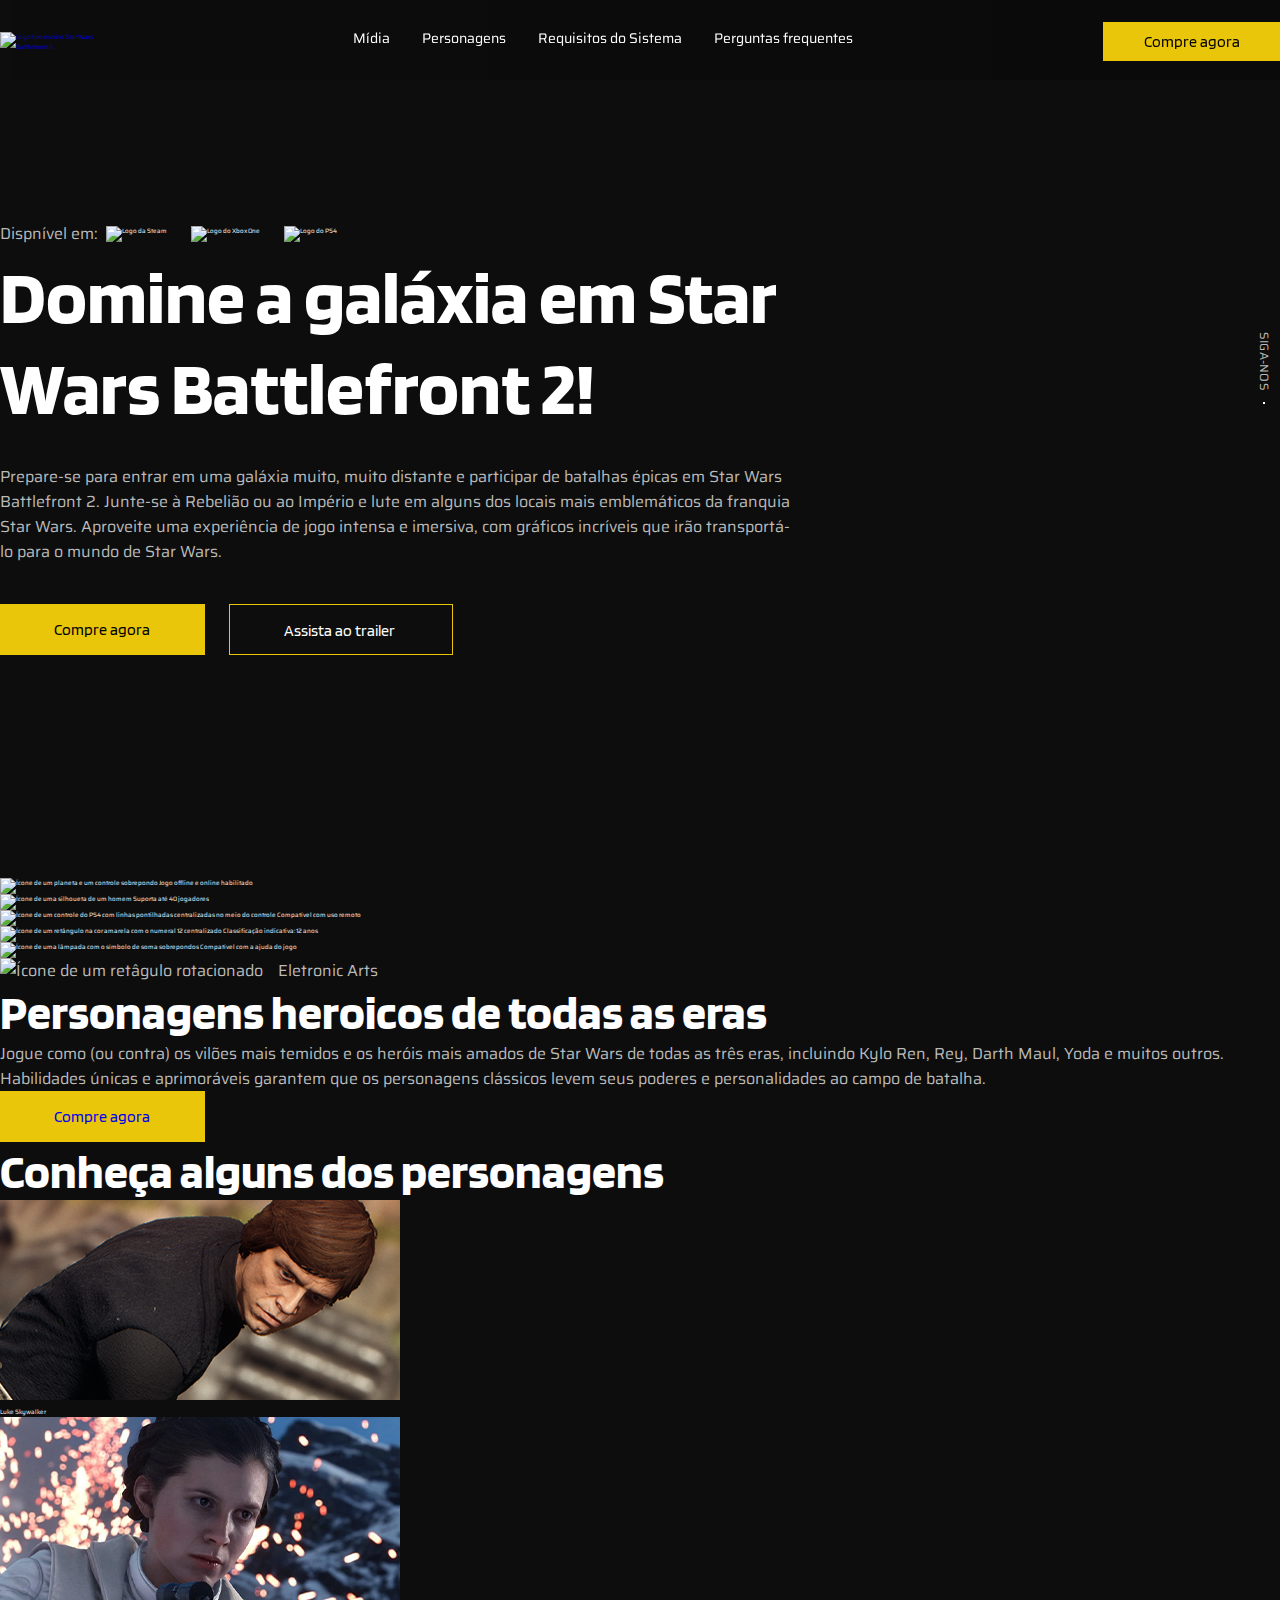
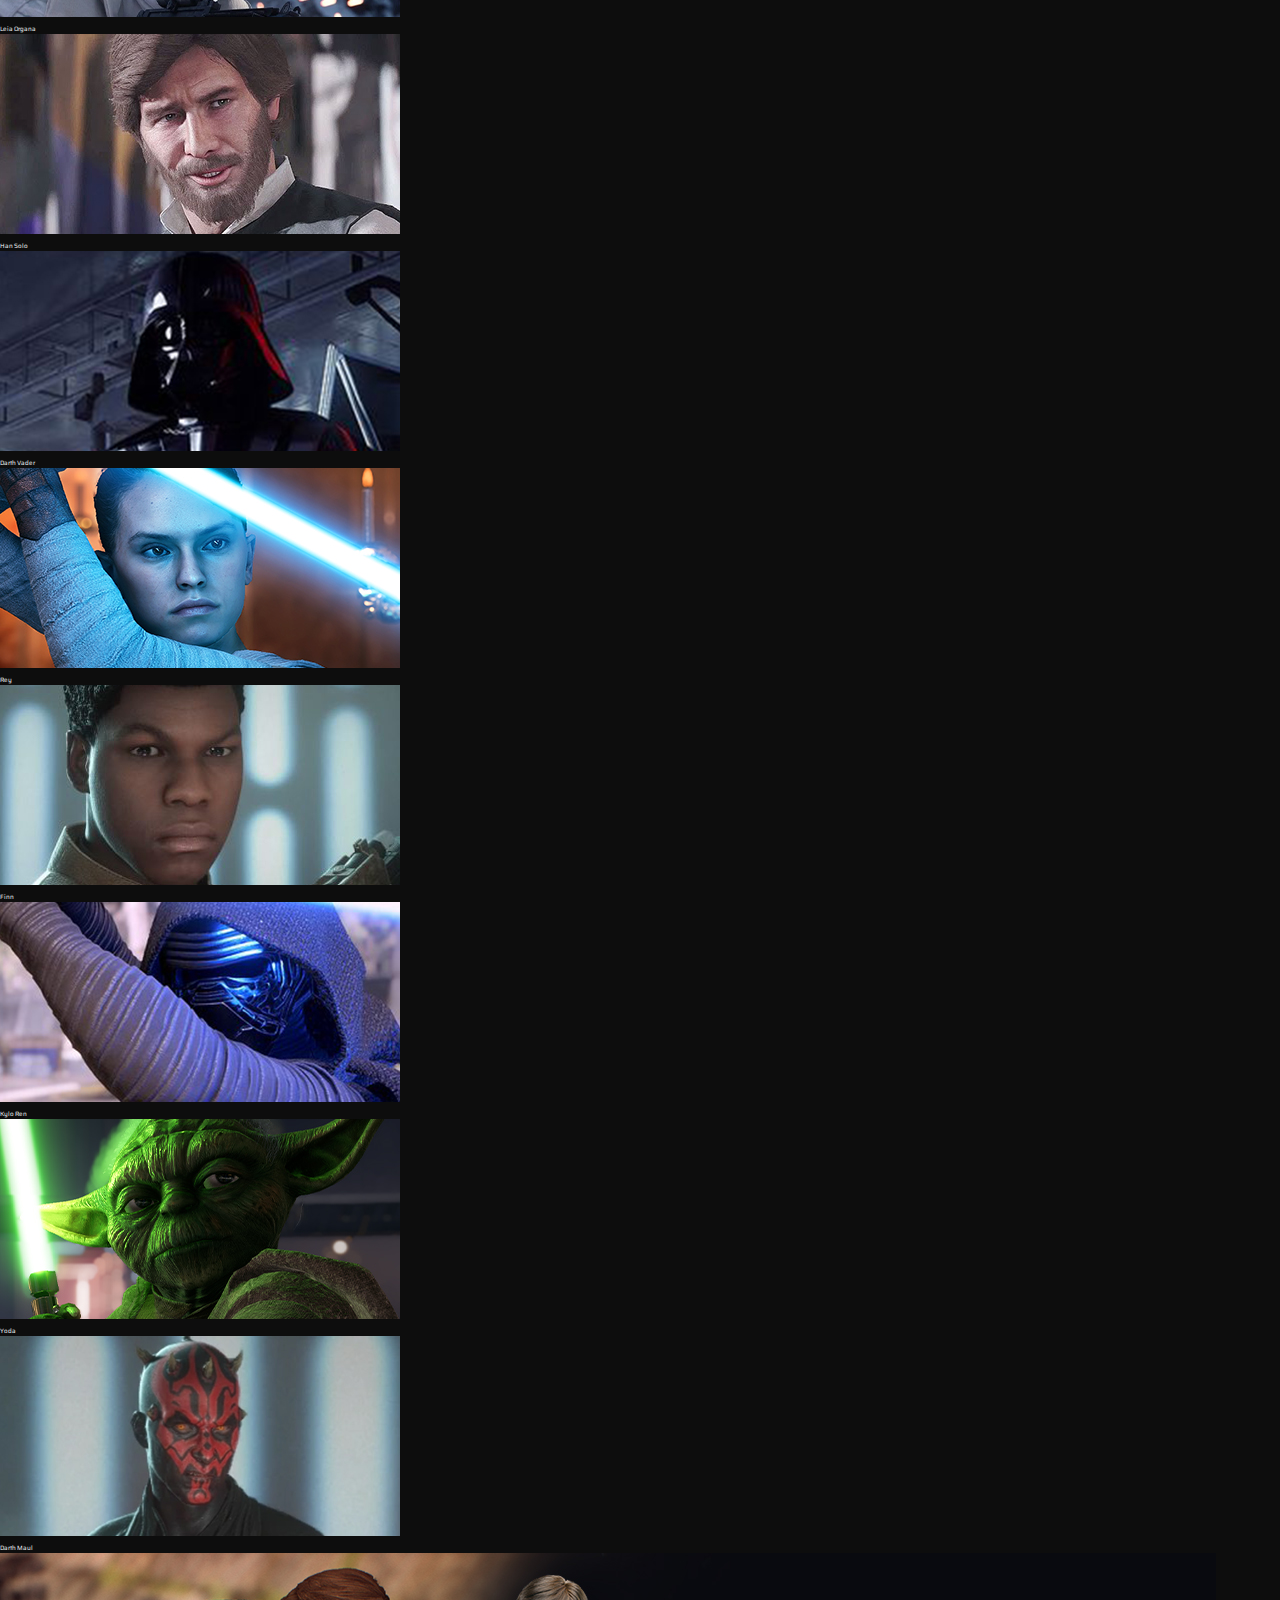
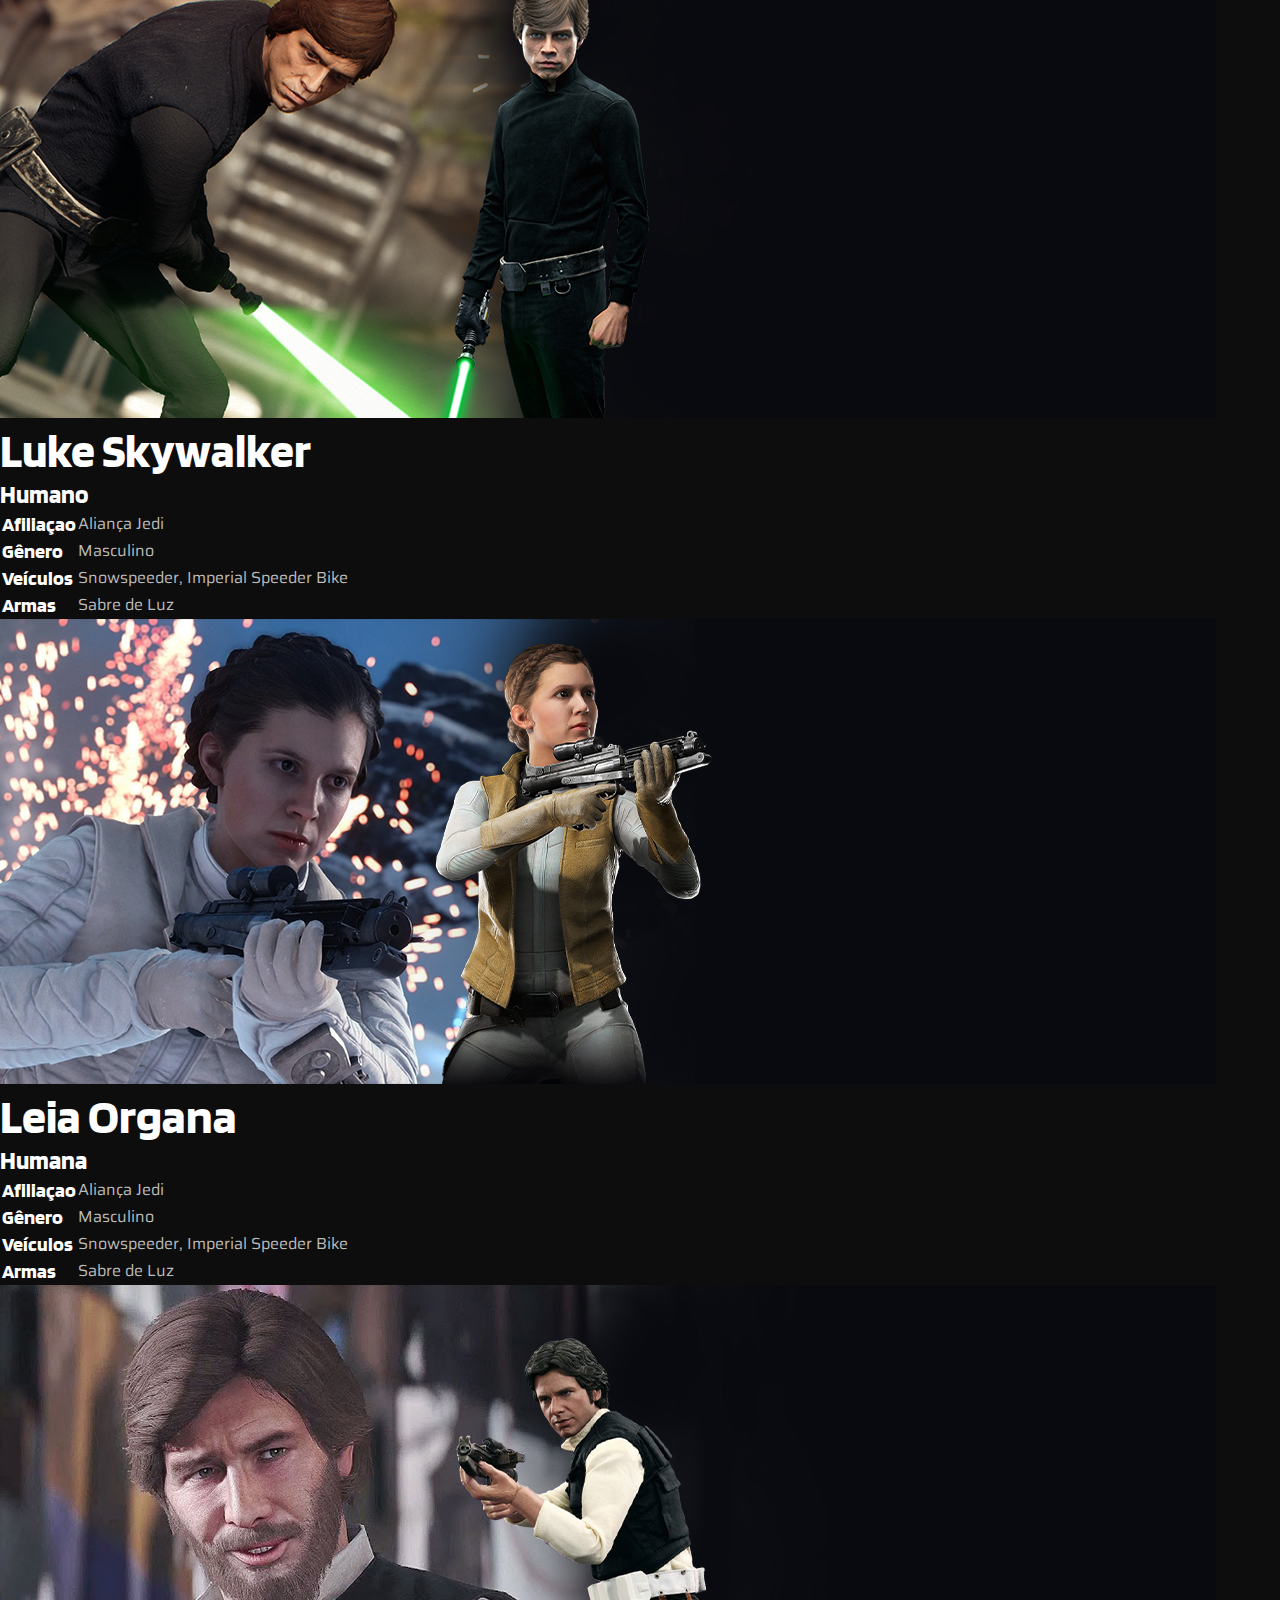
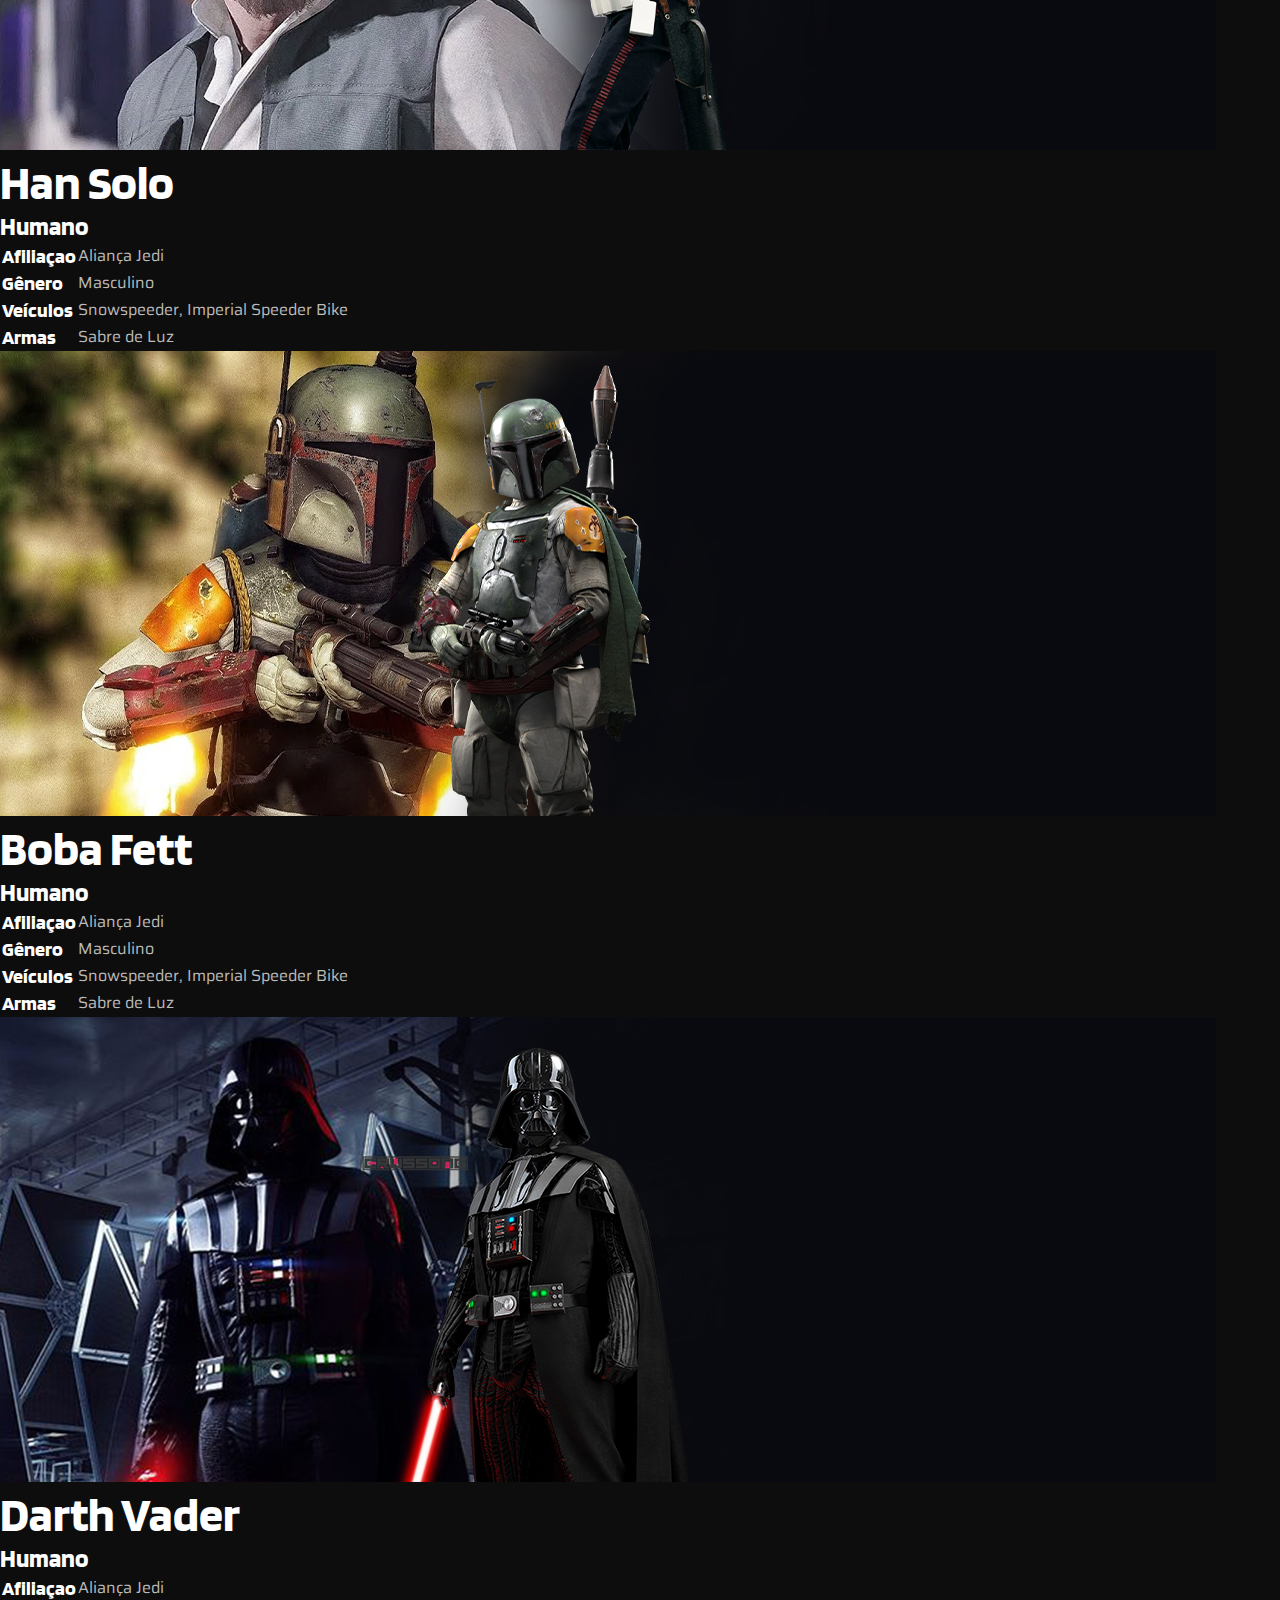
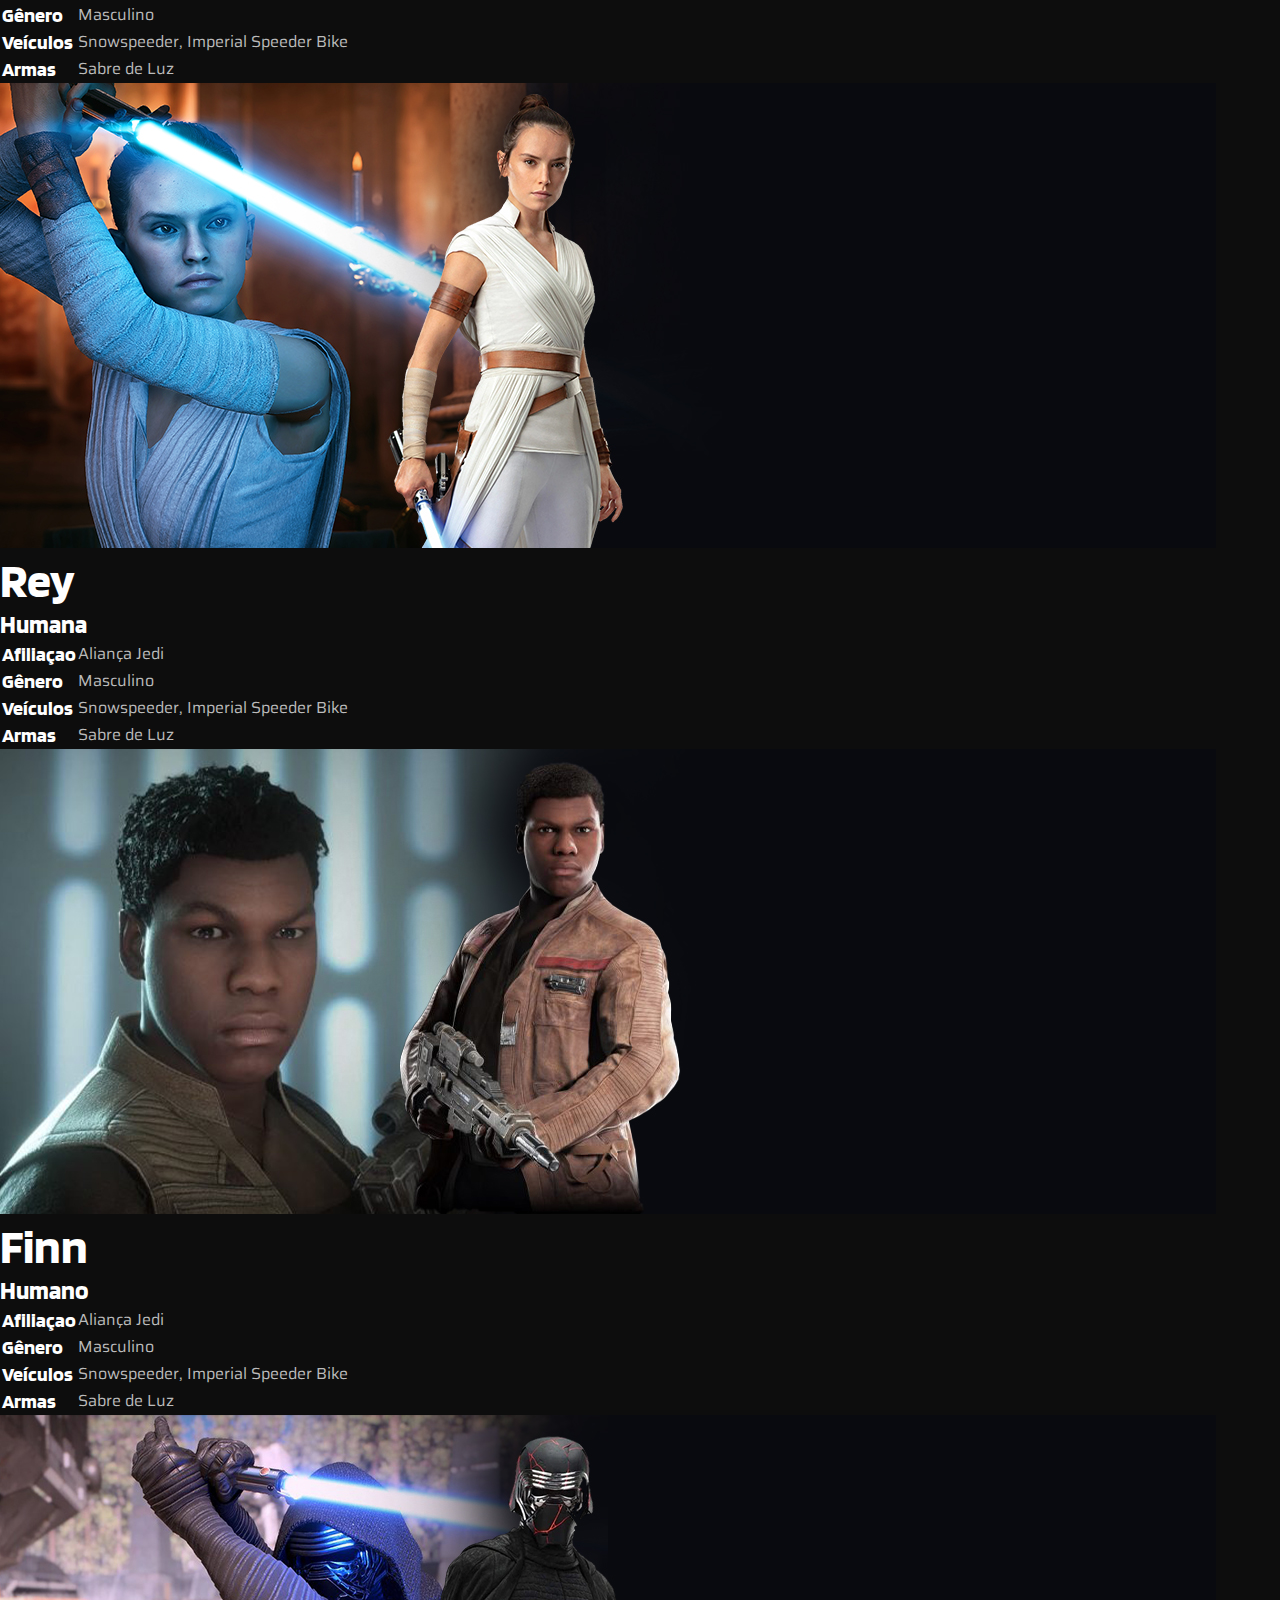
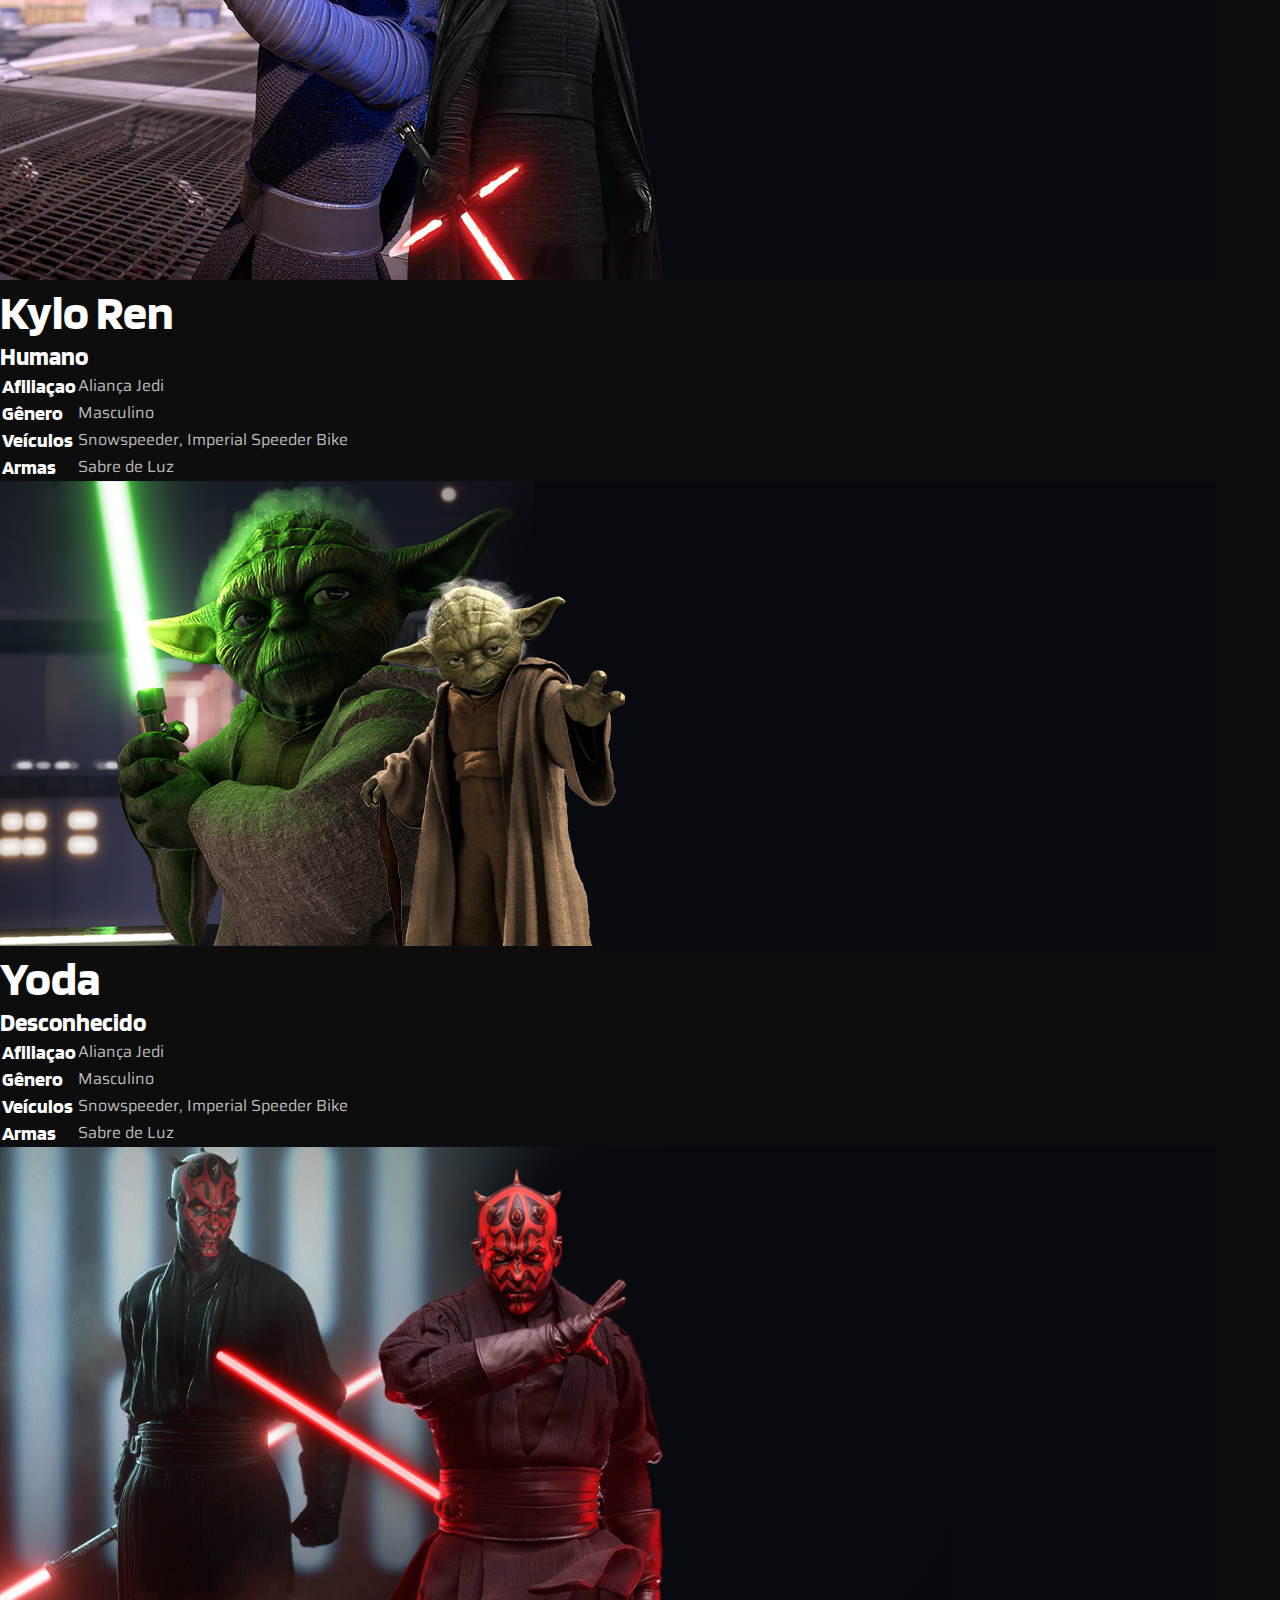
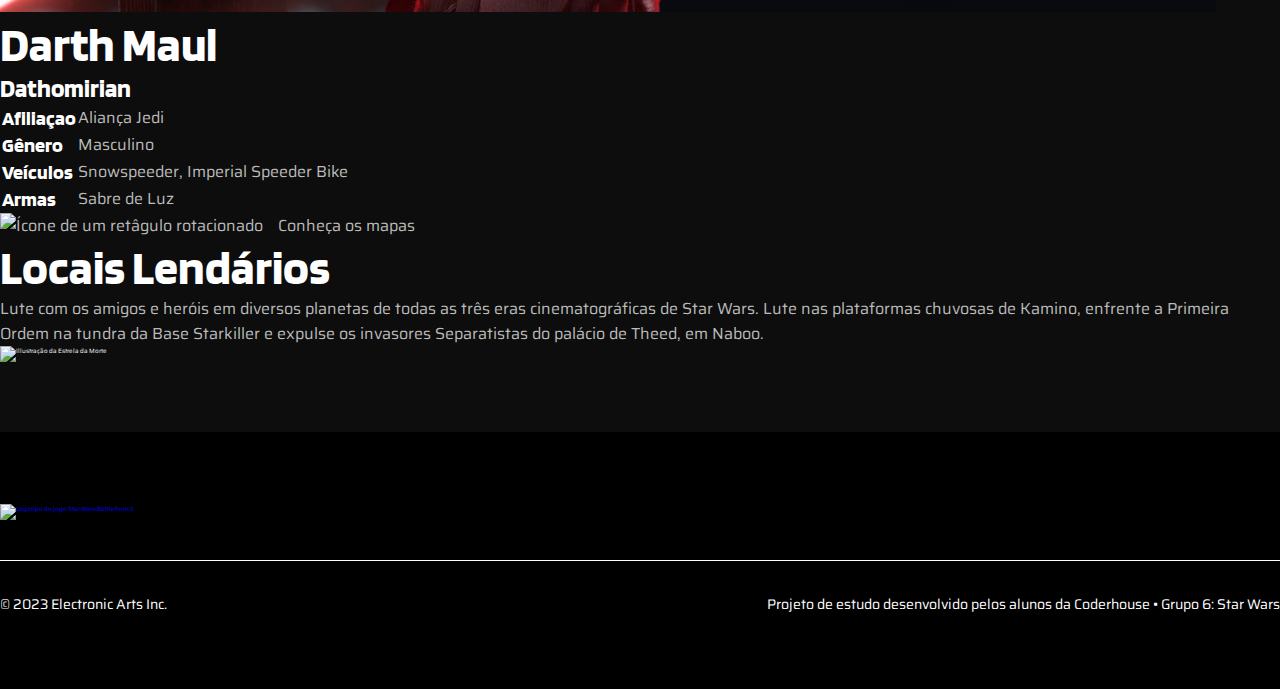
==== index.html @ fb3c7e86 "add arquivos css para as paginas e linkagem das urls" ====
<!DOCTYPE html>
<html lang="pt-br">
<head>
    <meta charset="UTF-8">
    <meta http-equiv="X-UA-Compatible" content="IE=edge">
    <meta name="viewport" content="width=device-width, initial-scale=1.0">
    <meta property="og:title" content="Star Wars Battlefront 2 | Projeto final">
    <meta name="description" content="Entre no mundo de Star Wars e experimente a ação de batalhas épicas em uma galáxia muito, muito distante. Com gráficos incríveis, gameplay emocionante e uma seleção de personagens icônicos, Star Wars Battlefront 2 é o jogo que todo fã de Star Wars precisa jogar. Junte-se à batalha hoje mesmo e descubra porque este é o melhor jogo de Star Wars já feito!">
    <link rel="stylesheet" href="style.css">
    <link rel="stylesheet" href="./css/index.css">
    <link rel="shortcut icon" href="./assets/favicon.jpg" type="image/x-icon">
    <link rel="preconnect" href="https://fonts.googleapis.com">
    <link rel="preconnect" href="https://fonts.gstatic.com" crossorigin>
    <link href="https://fonts.googleapis.com/css2?family=Blinker:wght@400;600&family=Saira&display=swap" rel="stylesheet">
    <title>Star Wars Battlefront 2 | Projeto final</title>
</head>
<body>
    <!-- Estrutura do cabeçalho -->
    <header class="site-header" id="scroll">
        <div class="container">
            <div class="header">
            <div class="logo">
                <a href="index.html">
            <img src="./assets/logo-swbf2.png" alt="Logotipo escrito Star Wars Battlefront II"></a>
            </div>
            <nav>
                <ul>
                    <li><a href="./pages/midia.html">Mídia</a></li>
                    <li><a href="./pages/personagens.html">Personagens</a></li>
                    <li><a href="./pages/requisitos-sistema.html">Requisitos do Sistema</a></li>
                    <li><a href="./pages/faq.html">Perguntas frequentes</a></li>
                </ul>

                <!-- Ativar Menu responsivo -->
                <div class="toggle icon-menu"></div>
                <div class="toggle icon-close"></div>
            </nav>
            <div class="btnCompra">
                <a href="./pages/plataformas.html">
                <div class="btn btnPattern__small">Compre agora</div></a>  
            </div>
        </div>
        </div>
    </header>

    <!-- Conteúdo da página -->
    <main>
        <section class="s-hero">
            <div class="container">
                <div class="conteudo">
                <div class="left">
                    <div class="plataformas">
                        <p>Dispnível em:</p>
                        <img src="./assets/logo steam.svg" alt="Logo da Steam">
                        <img src="./assets/logo xbox one.svg" alt="Logo do Xbox One">
                        <img src="./assets/logo ps4.svg" alt="Logo do PS4">
                    </div>
                    <div class="conteudoHero">
                        <h1>Domine a galáxia em Star Wars Battlefront 2!</h1>
                        <p>Prepare-se para entrar em uma galáxia muito, muito distante e participar de batalhas épicas em Star Wars Battlefront 2. Junte-se à Rebelião ou ao Império e lute em alguns dos locais mais emblemáticos da franquia Star Wars. Aproveite uma experiência de jogo intensa e imersiva, com gráficos incríveis que irão transportá-lo para o mundo de Star Wars.</p>
                    </div>
                    <div class="cta-links">
                        <a href="./pages/plataformas.html"><div class="btn-primary">Compre agora</div></a>
                        <a href="./pages/midia.html"><div class="btn-secondary">Assista ao trailer</div></a>
                    </div>
                </div>
                <div class="right">
                    <div class="social-hero">
                        <p>Siga-nos</p>
                        <hr>
                        <ul class="socials">
                                <li>
                                    <a href="https://www.facebook.com/EAStarWars">
                                        <i class="fa-brands fa-facebook"></i>
                                    </a>
                                </li>
        
                                <li>
                                    <a href="https://www.youtube.com/EAStarWars">
                                        <i class="fa-brands fa-youtube"></i>
                                    </a>
                                </li>
        
                                <li>
                                    <a href="https://www.instagram.com/eastarwars">
                                        <i class="fa-brands fa-instagram"></i>
                                    </a>
                                </li>
        
                                <li>
                                    <a href="https://www.twitter.com/EAStarWars">
                                        <i class="fa-brands fa-twitter"></i>
                                    </a>
                                </li>
                        </ul>
                    </div>
                </div>
                </div>
            </div>
        </section>

        <section class="s-info-geral">
            <div class="container">
                <ul>
                    <li>
                        <img src="./assets/icon-on-off.png" alt="Ícone de um planeta e um controle sobrepondo">
                        <span>
                            Jogo offline e online habilitado
                        </span>
                    </li>

                    <li>
                        <img src="./assets/icon-support-players.png" alt="Ícone de uma silhoueta de um homem">
                        <span>
                            Suporta até 40 jogadores
                        </span>
                    </li>

                    <li>
                        <img src="./assets/icon-remote-use.png" alt="Ícone de um controle do PS4 com linhas pontilhadas centralizadas no meio do controle">
                        <span>
                            Compatível com uso remoto
                        </span>
                    </li>

                    <li>
                        <img src="./assets/icon-faixa-12anos.png" alt="Ícone de um retângulo na cor amarela com o numeral 12 centralizado">
                        <span>
                            Classificação indicativa: 12 anos
                        </span>
                    </li>

                    <li>
                        <img src="./assets/icon-assistent-gameplay.png" alt="Ícone de uma lâmpada com o símbolo de soma sobrepondos">
                        <span>
                            Compatível com a ajuda do jogo
                        </span>
                    </li>
                </ul>
            </div>
        </section>
    
        <section class="s-personagens">
            <div class="container">
                <div class="left">
                    <h6 class="subtitle">
                        <img src="./assets/bullet.svg" alt="Ícone de um retâgulo rotacionado">
                        <span>Eletronic Arts</span>
                    </h6>
                    <h2>
                        Personagens heroicos de todas as eras
                    </h2>
                    <p>Jogue como (ou contra) os vilões mais temidos e os heróis mais amados de Star Wars de todas as três eras, incluindo Kylo Ren, Rey, Darth Maul, Yoda e muitos outros. Habilidades únicas e aprimoráveis garantem que os personagens clássicos levem seus poderes e personalidades ao campo de batalha.</p>
                    <div class="btn-primary"><a href="./pages/personagens.html">Compre agora</a></div>
                </div>
            </div>
        </section>
    
        <section class="s-selecaoPersonagens">
            <div class="container">
                <div class="left">
                    <h2>Conheça alguns dos personagens</h2>
                </div>
                <div class="personagens-thumbs">
                    <div class="swiper-slider">
                        <ul class="swiper-wrapper">
                            <li class="swiper-slide">
                                <figure class="imgPersonagem">
                                    <p class="character-image-item"><img src="./assets/thumb_luke.jpg" alt="Imagem do Luke Skywalker"></p>
                                    <figcaption class="small-text">Luke Skywalker</figcaption>
                                </figure>                   
                            </li>

                            <li class="swiper-slide">
                                <figure class="imgPersonagem">
                                    <p class="character-image-item"><img src="./assets/thumb_leia.jpg" alt="Imagem da Leia Organa"></p>
                                    <figcaption class="small-text">Leia Organa</figcaption>
                                </figure>                         
                            </li>

                            <li class="swiper-slide">
                                <figure class="imgPersonagem">
                                    <p class="character-image-item"><img src="./assets/thumb_han solo.jpg" alt="Imagem do Han Solo"></p>
                                    <figcaption class="small-text">Han Solo</figcaption>
                                </figure>                    
                            </li>

                            <li class="swiper-slide">
                                <figure class="imgPersonagem">
                                    <p class="character-image-item"><img src="./assets/thumb_darth vader.jpg" alt="Imagem do Darth Vader"></p>
                                    <figcaption class="small-text">Darth Vader</figcaption>
                                </figure>            
                            </li>

                            <li class="swiper-slide">
                                <figure class="imgPersonagem">
                                    <p class="character-image-item"><img src="./assets/thumb_rey.jpg" alt="Imagem da Rey"></p>
                                    <figcaption class="small-text">Rey</figcaption>
                                </figure>                               
                            </li>

                            <li class="swiper-slide">
                                <figure class="imgPersonagem">
                                    <p class="character-image-item"><img src="./assets/thumb_finn.jpg" alt="Imagem do Finn"></p>
                                    <figcaption class="small-text">Finn</figcaption>
                                </figure>                            
                            </li>

                            <li class="swiper-slide">
                                <figure class="imgPersonagem">
                                    <p class="character-image-item"><img src="./assets/thumb_kylo ren.jpg" alt="Imagem do Kylo Ren"></p>
                                    <figcaption class="small-text">Kylo Ren</figcaption>
                                </figure>                               
                            </li>

                            <li class="swiper-slide">
                                <figure class="imgPersonagem">
                                    <p class="character-image-item"><img src="./assets/thumb_yoda.jpg" alt="Imagem do Yoda"></p>
                                    <figcaption class="small-text">Yoda</figcaption>
                                </figure>                              
                            </li>

                            <li class="swiper-slide">
                                <figure class="imgPersonagem">
                                    <p class="character-image-item"><img src="./assets/thumb_darth maul.jpg" alt="Imagem do Darth Maul"></p>
                                    <figcaption class="small-text">Darth Maul</figcaption>
                                </figure>                                
                            </li>
                        </ul>
                        <span class="swiper-notification"></span>
                    </div>
                </div>

                <div class="personagens-banners">
                    <div class="swiper-slider">
                        <ul class="swiper-wrapper">
                            <li class="swiper-slide">
                                <div class="character-img">
                                    <picture>
                                        <img src="./assets/banner_luke.jpg" alt="Imagem do Luke Skywalker">
                                    </picture>
                                </div>
                                <div class="info-character">
                                    <h2>Luke Skywalker</h2>
                                    <h3>Humano</h3>
                                    <div class="info-api">
                                        <table border="">
                                            <tr>
                                                <td><h4>Afiliaçao</h4></td>
                                                <td><p>Aliança Jedi</p></td>
                                            </tr>

                                            <tr>
                                                <td><h4>Gênero</h4></td>
                                                <td><p>Masculino</p></td>
                                            </tr>

                                            <tr>
                                                <td><h4>Veículos</h4></td>
                                                <td><p>Snowspeeder, Imperial Speeder Bike</p></td>
                                            </tr>

                                            <tr>
                                                <td><h4>Armas</h4></td>
                                                <td><p>Sabre de Luz</p></td>
                                            </tr>
                                        </table>
                                    </div>
                                </div>
                            </li>
                            
                            <li class="swiper-slide">
                                <div class="character-img">
                                    <picture>
                                        <img src="./assets/banner_leia.jpg" alt="Imagem da Leia Organa">
                                    </picture>
                                </div>
                                <div class="info-character">
                                    <h2>Leia Organa</h2>
                                    <h3>Humana</h3>
                                    <div class="info-api">
                                        <table border="">
                                            <tr>
                                                <td><h4>Afiliaçao</h4></td>
                                                <td><p>Aliança Jedi</p></td>
                                            </tr>

                                            <tr>
                                                <td><h4>Gênero</h4></td>
                                                <td><p>Masculino</p></td>
                                            </tr>

                                            <tr>
                                                <td><h4>Veículos</h4></td>
                                                <td><p>Snowspeeder, Imperial Speeder Bike</p></td>
                                            </tr>

                                            <tr>
                                                <td><h4>Armas</h4></td>
                                                <td><p>Sabre de Luz</p></td>
                                            </tr>
                                        </table>
                                    </div>
                                </div>
                            </li>

                            <li class="swiper-slide">
                                <div class="character-img">
                                    <picture>
                                        <img src="./assets/banner_han solo.jpg" alt="Imagem do Han Solo">
                                    </picture>
                                </div>
                                <div class="info-character">
                                    <h2>Han Solo</h2>
                                    <h3>Humano</h3>
                                    <div class="info-api">
                                        <table border="">
                                            <tr>
                                                <td><h4>Afiliaçao</h4></td>
                                                <td><p>Aliança Jedi</p></td>
                                            </tr>

                                            <tr>
                                                <td><h4>Gênero</h4></td>
                                                <td><p>Masculino</p></td>
                                            </tr>

                                            <tr>
                                                <td><h4>Veículos</h4></td>
                                                <td><p>Snowspeeder, Imperial Speeder Bike</p></td>
                                            </tr>

                                            <tr>
                                                <td><h4>Armas</h4></td>
                                                <td><p>Sabre de Luz</p></td>
                                            </tr>
                                        </table>
                                    </div>
                                </div>
                            </li>

                            <li class="swiper-slide">
                                <div class="character-img">
                                    <picture>
                                        <img src="./assets/banner_boba fett.jpg" alt="Imagem do Boba Fett">
                                    </picture>
                                </div>
                                <div class="info-character">
                                    <h2>Boba Fett</h2>
                                    <h3>Humano</h3>
                                    <div class="info-api">
                                        <table border="">
                                            <tr>
                                                <td><h4>Afiliaçao</h4></td>
                                                <td><p>Aliança Jedi</p></td>
                                            </tr>

                                            <tr>
                                                <td><h4>Gênero</h4></td>
                                                <td><p>Masculino</p></td>
                                            </tr>

                                            <tr>
                                                <td><h4>Veículos</h4></td>
                                                <td><p>Snowspeeder, Imperial Speeder Bike</p></td>
                                            </tr>

                                            <tr>
                                                <td><h4>Armas</h4></td>
                                                <td><p>Sabre de Luz</p></td>
                                            </tr>
                                        </table>
                                    </div>
                                </div>
                            </li>

                            <li class="swiper-slide">
                                <div class="character-img">
                                    <picture>
                                        <img src="./assets/banner_darth vader.jpg" alt="Imagem do Darth Vader">
                                    </picture>
                                </div>
                                <div class="info-character">
                                    <h2>Darth Vader</h2>
                                    <h3>Humano</h3>
                                    <div class="info-api">
                                        <table border="">
                                            <tr>
                                                <td><h4>Afiliaçao</h4></td>
                                                <td><p>Aliança Jedi</p></td>
                                            </tr>

                                            <tr>
                                                <td><h4>Gênero</h4></td>
                                                <td><p>Masculino</p></td>
                                            </tr>

                                            <tr>
                                                <td><h4>Veículos</h4></td>
                                                <td><p>Snowspeeder, Imperial Speeder Bike</p></td>
                                            </tr>

                                            <tr>
                                                <td><h4>Armas</h4></td>
                                                <td><p>Sabre de Luz</p></td>
                                            </tr>
                                        </table>
                                    </div>
                                </div>
                            </li>

                            <li class="swiper-slide">
                                <div class="character-img">
                                    <picture>
                                        <img src="./assets/banner_rey.jpg" alt="Imagem da Rey">
                                    </picture>
                                </div>
                                <div class="info-character">
                                    <h2>Rey</h2>
                                    <h3>Humana</h3>
                                    <div class="info-api">
                                        <table border="">
                                            <tr>
                                                <td><h4>Afiliaçao</h4></td>
                                                <td><p>Aliança Jedi</p></td>
                                            </tr>

                                            <tr>
                                                <td><h4>Gênero</h4></td>
                                                <td><p>Masculino</p></td>
                                            </tr>

                                            <tr>
                                                <td><h4>Veículos</h4></td>
                                                <td><p>Snowspeeder, Imperial Speeder Bike</p></td>
                                            </tr>

                                            <tr>
                                                <td><h4>Armas</h4></td>
                                                <td><p>Sabre de Luz</p></td>
                                            </tr>
                                        </table>
                                    </div>
                                </div>
                            </li>

                            <li class="swiper-slide">
                                <div class="character-img">
                                    <picture>
                                        <img src="./assets/banner_finn.jpg" alt="Imagem do Finn">
                                    </picture>
                                </div>
                                <div class="info-character">
                                    <h2>Finn</h2>
                                    <h3>Humano</h3>
                                    <div class="info-api">
                                        <table border="">
                                            <tr>
                                                <td><h4>Afiliaçao</h4></td>
                                                <td><p>Aliança Jedi</p></td>
                                            </tr>

                                            <tr>
                                                <td><h4>Gênero</h4></td>
                                                <td><p>Masculino</p></td>
                                            </tr>

                                            <tr>
                                                <td><h4>Veículos</h4></td>
                                                <td><p>Snowspeeder, Imperial Speeder Bike</p></td>
                                            </tr>

                                            <tr>
                                                <td><h4>Armas</h4></td>
                                                <td><p>Sabre de Luz</p></td>
                                            </tr>
                                        </table>
                                    </div>
                                </div>
                            </li>

                            <li class="swiper-slide">
                                <div class="character-img">
                                    <picture>
                                        <img src="./assets/banner_kylo ren.jpg" alt="Imagem do Kylo Ren">
                                    </picture>
                                </div>
                                <div class="info-character">
                                    <h2>Kylo Ren</h2>
                                    <h3>Humano</h3>
                                    <div class="info-api">
                                        <table border="">
                                            <tr>
                                                <td><h4>Afiliaçao</h4></td>
                                                <td><p>Aliança Jedi</p></td>
                                            </tr>

                                            <tr>
                                                <td><h4>Gênero</h4></td>
                                                <td><p>Masculino</p></td>
                                            </tr>

                                            <tr>
                                                <td><h4>Veículos</h4></td>
                                                <td><p>Snowspeeder, Imperial Speeder Bike</p></td>
                                            </tr>

                                            <tr>
                                                <td><h4>Armas</h4></td>
                                                <td><p>Sabre de Luz</p></td>
                                            </tr>
                                        </table>
                                    </div>
                                </div>
                            </li>

                            <li class="swiper-slide">
                                <div class="character-img">
                                    <picture>
                                        <img src="./assets/banner_yoda.jpg" alt="Imagem do Yoda">
                                    </picture>
                                </div>
                                <div class="info-character">
                                    <h2>Yoda</h2>
                                    <h3>Desconhecido</h3>
                                    <div class="info-api">
                                        <table border="">
                                            <tr>
                                                <td><h4>Afiliaçao</h4></td>
                                                <td><p>Aliança Jedi</p></td>
                                            </tr>

                                            <tr>
                                                <td><h4>Gênero</h4></td>
                                                <td><p>Masculino</p></td>
                                            </tr>

                                            <tr>
                                                <td><h4>Veículos</h4></td>
                                                <td><p>Snowspeeder, Imperial Speeder Bike</p></td>
                                            </tr>

                                            <tr>
                                                <td><h4>Armas</h4></td>
                                                <td><p>Sabre de Luz</p></td>
                                            </tr>
                                        </table>
                                    </div>
                                </div>
                            </li>

                            <li class="swiper-slide">
                                <div class="character-img">
                                    <picture>
                                        <img src="./assets/banner_maul.jpg" alt="Imagem do Darth Maul">
                                    </picture>
                                </div>
                                <div class="info-character">
                                    <h2>Darth Maul</h2>
                                    <h3>Dathomirian</h3>
                                    <div class="info-api">
                                        <table border="">
                                            <tr>
                                                <td><h4>Afiliaçao</h4></td>
                                                <td><p>Aliança Jedi</p></td>
                                            </tr>

                                            <tr>
                                                <td><h4>Gênero</h4></td>
                                                <td><p>Masculino</p></td>
                                            </tr>

                                            <tr>
                                                <td><h4>Veículos</h4></td>
                                                <td><p>Snowspeeder, Imperial Speeder Bike</p></td>
                                            </tr>

                                            <tr>
                                                <td><h4>Armas</h4></td>
                                                <td><p>Sabre de Luz</p></td>
                                            </tr>
                                        </table>
                                    </div>
                                </div>
                            </li>

                        </ul>
                        <div class="swiper-button-prev"></div>
                        <div class="swiper-button-next"></div>
                        <span class="swiper-notification"></span>
                    </div>
                </div>
            </div>
        </section>
    
        <section class="maps">
            <div class="container">
                <div class="description">
                    <div class="left">
                        <h6 class="subtitle">
                            <img src="./assets/bullet.svg" alt="Ícone de um retâgulo rotacionado">
                            <span>Conheça os mapas</span>
                        </h6>
                        <h2>Locais Lendários</h2>
                        <p>Lute com os amigos e heróis em diversos planetas de todas as três eras cinematográficas de Star Wars. Lute nas plataformas chuvosas de Kamino, enfrente a Primeira Ordem na tundra da Base Starkiller e expulse os invasores Separatistas do palácio de Theed, em Naboo.</p>
                    </div>
                    <div class="right">
                        <img src="./assets/illustra.svg" alt="Illustração da Estrela da Morte">
                    </div>
                </div>

                  <!-- Swiper -->
                <div class="swiper mySwiper">
                    <div class="swiper-wrapper">
                        <div class="swiper-slide">
                            <div class="maps-select">
                                <div class="image">
                                    <img src="./assets/img-01.jpg" alt="">
                                </div>
                            </div>
                        </div>

                    <div class="swiper-slide">
                        <div class="maps-select">
                            <div class="image">
                                <img src="./assets/img-02.jpg" alt="">
                            </div>
                        </div>
                    </div>

                    <div class="swiper-slide">
                        <div class="maps-select">
                            <div class="image">
                                <img src="./assets/img-03.jpg" alt="">
                            </div>
                        </div>
                    </div>

                    <div class="swiper-slide">
                        <div class="maps-select">
                            <div class="image">
                                <img src="./assets/img-04.jpg" alt="">
                            </div>
                        </div>
                    </div>

                    <div class="swiper-slide">
                        <div class="maps-select">
                            <div class="image">
                                <img src="./assets/img-05.jpg" alt="">
                            </div>
                        </div>
                    </div>

                    <div class="swiper-slide">
                        <div class="maps-select">
                            <div class="image">
                                <img src="./assets/img-06.jpg" alt="">
                            </div>
                        </div>
                    </div>

                    <div class="swiper-slide">
                        <div class="maps-select">
                            <div class="image">
                                <img src="./assets/img-07.jpg" alt="">
                            </div>
                        </div>
                    </div>

                    </div>
                    <div class="swiper-pagination"></div>
                </div>
        </div>
        </section>
    </main>

    <!-- Estrutura do rodapé -->
    <footer>
        <div class="container">
            <div class="firts-info">
                <div class="logo-footer">
                <a href="/index.html">
                <img src="./assets/logo-swbf2.png" alt="Logotipo do jogo Star Wars Battlefront 2"></a></div>
                <div class="social-links">
                    <ul>
                        <li>
                            <a href="https://www.facebook.com/EAStarWars">
                                <i class="fa-brands fa-facebook"></i>
                            </a>
                        </li>

                        <li>
                            <a href="https://www.youtube.com/EAStarWars">
                                <i class="fa-brands fa-youtube"></i>
                            </a>
                        </li>

                        <li>
                            <a href="https://www.instagram.com/eastarwars">
                                <i class="fa-brands fa-instagram"></i>
                            </a>
                        </li>

                        <li>
                            <a href="https://www.twitter.com/EAStarWars">
                                <i class="fa-brands fa-twitter"></i>
                            </a>
                        </li>
                    </ul>
                </div>

            </div>
            <hr>
            <div class="last-info">
                <h6>© 2023 Electronic Arts Inc.</h6>
                <h6>Projeto de estudo desenvolvido pelos alunos da Coderhouse • Grupo 6: Star Wars</h6>
            </div>
        </div>
    </footer>
    <script src="https://kit.fontawesome.com/e8cb557728.js" crossorigin="anonymous"></script>
    <script src="main.js"></script>
</body>
</html>
---- style.css ----
/* Reset */

* {
    margin: 0;
    padding: 0;
    box-sizing: border-box;
    list-style: none;
    text-decoration: none;
    text-align: left;
    border: 0;
    -webkit-font-smoothing: antialiased;
    box-shadow: none;
}

/* Global */
body, html {
    font-size: 62.5%;
    font-family: 'Blinker', sans-serif;
    font-family: 'Saira', sans-serif;
    background-color: var(--dark-gray);
    color: var(--white-color);
}

:root {
    --primary: #EAC60B;
    --text-color: #BBBBBB;
    --white-color: #FFFFFF;
    --black-color: #000000;
    --dark-gray: #0D0D0D;
    --gray-medium: #1D1E1F;
    --gray-light: #343434;
    --yellow-medium: #E0B20F;
    --alert: #FF0202;
    --fonts-blinker: 'Blinker', sans-serif;
    --fonts-saira: 'Saira', sans-serif;
    --header-height: 8rem;
}

h1, h2, h3, h4, h5, h6 {
    font-family: 'Blinker', sans-serif;
    color: var(--white-color);
}

h1 {
    font-size: 7.6rem;
}

h2 {
    font-size: 4.8rem;
}

h3 {
    font-size: 2.5rem;
}

h4 {
    font-size: 2rem;
}

h5 {
    font-size: 1.6rem;
}

h6 {
    font-size: 1.4rem;
}

p {
    font-family: 'Saira', sans-serif;
    color: var(--text-color);
    font-size: 1.6rem;
}

/* Grids */
.container {
    margin: 0 auto;
    width: 128rem;
}

/* Patterns */
.btn-primary {
    padding: 1.6rem 5.4rem;
    color: var(--black-color);
    background-color: var(--primary);
    font-size: 1.6rem;
    font-family: var(--fonts-blinker);
    width: 20.5rem;
    height: 5.1rem;
    transition: 0.3s ease;
    cursor: pointer;

}

.btn-primary:hover {
    background-color: var(--yellow-medium);
}

.btn-secondary {
    padding: 1.6rem 5.4rem;
    font-size: 1.6rem;
    font-family: var(--fonts-blinker);
    width: 22.4rem;
    height: 5.1rem;
    transition: 0.3s ease;
    cursor: pointer;
    border: 1px solid var(--primary);
    color: var(--white-color);
}

.btn-secondary:hover {
    background-color: var(--gray-light);
}

.subtitle {
    display: flex;
    flex-direction: row;
    gap: 1.5rem;
    font-family: var(--fonts-saira);
    font-size: 1.6rem;
    color: var(--text-color);
    font-weight: 400;
}

/* Header */
header {
    position: fixed;
    top: 0;
    left: 0;
    z-index: 100;
    width: 100%;
    height: var(--header-height);
    padding: 2.2rem 0;
    background: linear-gradient(270deg, rgba(1, 1, 1, 0.2) 0%, rgba(2, 2, 2, 0) 100%);
    backdrop-filter: blur(1.2rem);
    -webkit-backdrop-filter: blur(1.2rem);
}


.header {
    display: flex;
    align-items: center;
    justify-content: space-between;
}

nav {
    display: flex;
    align-items: center;
    justify-content: center;
    width: 100%;
}

nav ul {
    display: flex;
    flex-direction: row;
    gap: 3.2rem;
}

nav ul li a{
    font-weight: 400;
    font-size: 1.4rem;
    line-height: 2.2rem;
    font-family: var(--fonts-saira);
    color: var(--white-color);
}

header .container nav ul li a:hover {
    color: var(--text-color);
}

header .container nav ul li a:active {
    color: var(--text-color);
}

header .container nav ul li a:after {
    content: "";
    width: 0;
    display: block;
    height: 0.2rem;
    margin-top: 0.5rem;
    transition: width .3s;
    background-color: var(--primary);
}

header .container nav ul li a:hover:after {
    width: 100%;
    transition: width .3s;
}

.btnCompra a{
    background-color: var(--primary);
    width: 17.7rem;
    height: 3.9rem;
    display: flex;
    flex-direction: row;
    font-size: 1.6rem;
    font-family: var(--fonts-blinker);
    color: var(--black-color);
    align-items: center;
    justify-content: center;
    transition: 0.3s ease;
}

.btnCompra a:hover {
    background-color: var(--yellow-medium);
}

/* Footer */
footer {
    background-color: var(--black-color);
    height: 25.7rem;
    padding: 6.4rem 0;
}

footer .firts-info {
    display: flex;
    flex-direction: row;
    justify-content: space-between;
    align-items: center;
}

footer .firts-info .social-links ul {
    display: flex;
    gap: 3.2rem;
    align-items: center;
}

.fa-brands {
    padding: 1.6rem;
    border-radius: 50%;
    display: flex;
    transition: background 0.3s;
    font-size: 2.1rem;
    color: var(--white-color);

}

footer .container hr {
    border-bottom: 1px solid var(--white-color);
    margin: 3.2rem 0;
}

.fa-brands:hover {
    color: var(--primary);
}

footer .last-info {
    display: flex;
    flex-direction: row;
    justify-content: space-between;
    align-items: center;
}

footer .last-info h6 {
    font-weight: 400;
    font-size: 1.4rem;
    line-height: 2.2rem;
    font-family: var(--fonts-saira);
}
---- css/index.css ----
/* Hero */

.s-hero {
    height: 87.8rem;
    background-image: url('../assets/bg-hero.jpg');
    background-position: top center;
    background-size: cover;
    background-repeat: no-repeat;
}

.s-hero .conteudo {
    padding-top: 22.1rem;
    display: flex;
    justify-content: space-between;
}

.s-hero .conteudo .left {
    width: 80rem;
}

.s-hero .conteudo .left .plataformas {
    display: flex;
    align-items: center;
    margin-bottom: 0.4rem;;
}

.s-hero .conteudo .left .plataformas p {
    padding-right: 0.8rem;
}

.s-hero .conteudo .left .plataformas img {
    display: inline;
    padding-right: 2.4rem;
}

.s-hero .conteudo .left .conteudoHero {
    display: block;
}

.s-hero .conteudo .left .conteudoHero h1 {
    margin-bottom: 3.2rem;
}

.s-hero .conteudo .left .conteudoHero p {
    margin-bottom: 4rem;
}

.s-hero .conteudo .left .cta-links {
    display: flex;
    gap: 2.4rem;
}

.s-hero .conteudo .right  {
    display: flex;
    align-items: center;
    align-content: center;
}

.s-hero .conteudo .right .social-hero {
    display: flex;
    flex-direction: column;
    align-items: center;
    justify-content: center;
}

.s-hero .conteudo .right .social-hero p{
    writing-mode: vertical-rl;
    text-transform: uppercase;
    font-size: 1.2rem;
    line-height: 14px;
    letter-spacing: 0.02em;
}

.s-hero .conteudo .right .social-hero hr {
    border: 0.1rem solid white;
    margin: 1.2rem 0;
}

.s-hero .conteudo .right .social-hero .socials {
    display: flex;
    flex-direction: column;
}

.s-hero .conteudo .right .social-hero .socials .fa-brands {
    font-size: 1.6rem;
    color: var(--white-color);
    gap: 0.8rem;
}

.s-hero .conteudo .right .social-hero .socials .fa-brands:hover {
    color: var(--primary);
}

/* Informções do jogo */
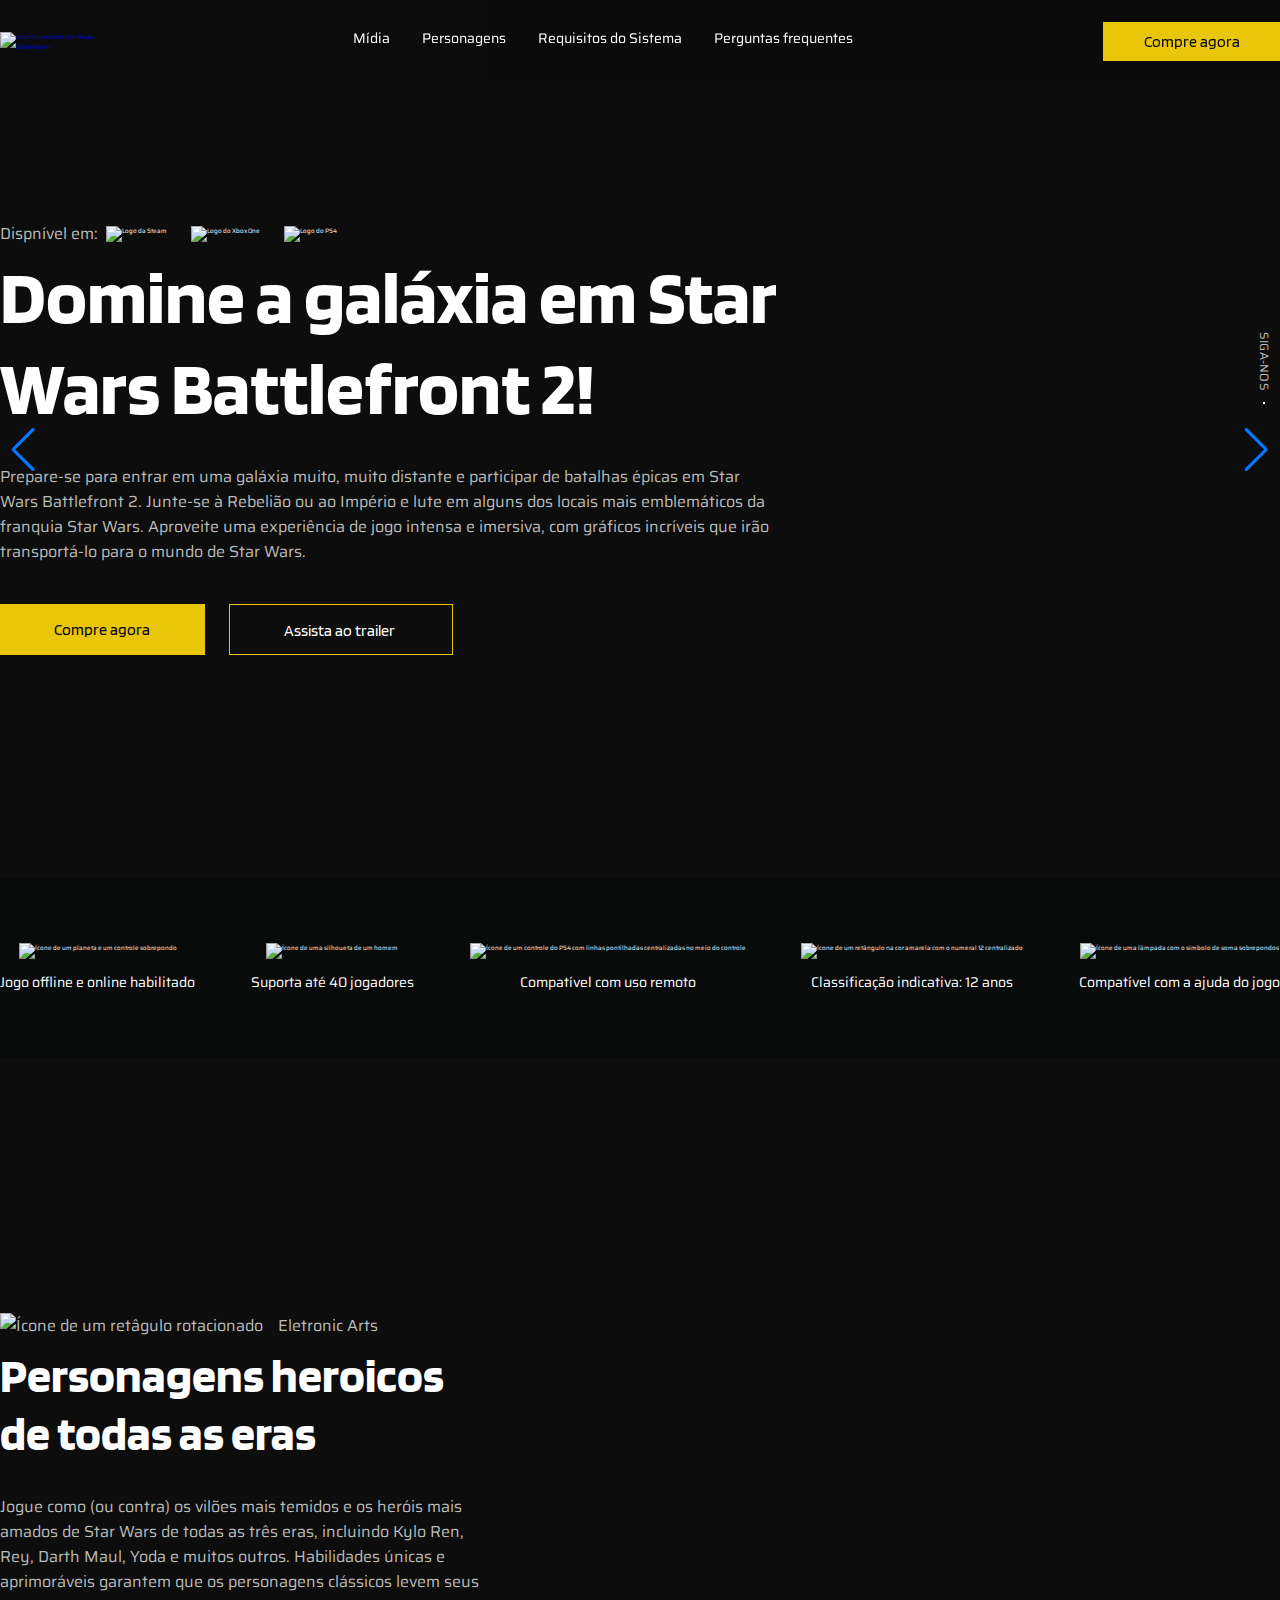
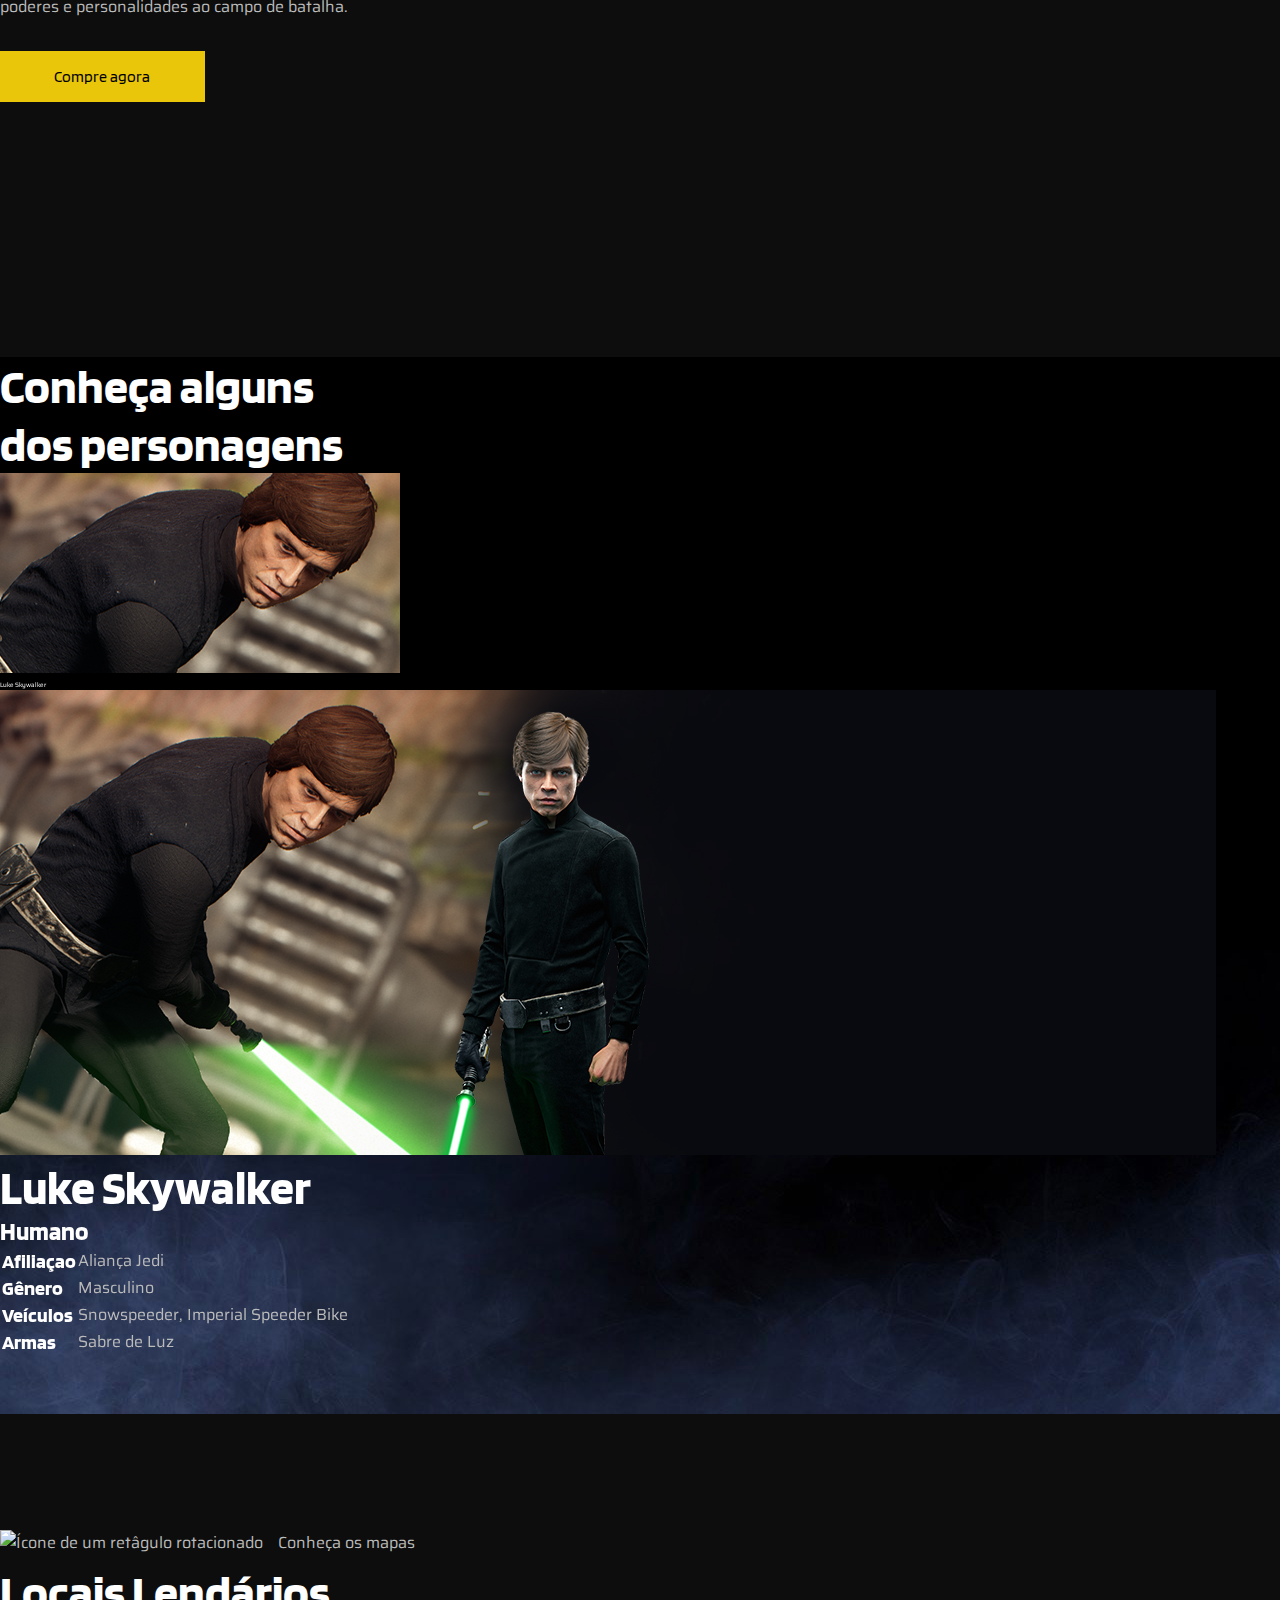
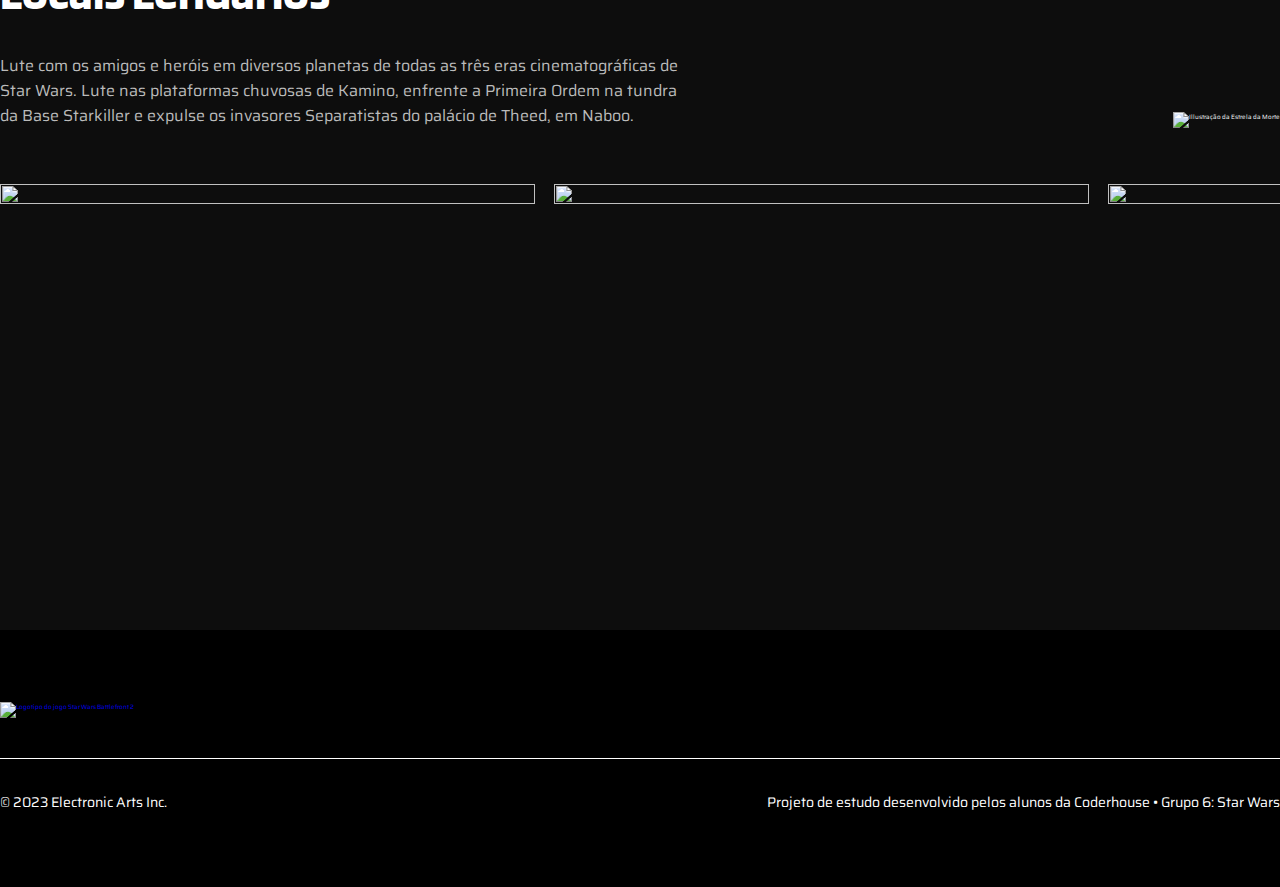
==== commit ea915430: "estilizado a seção de mapas e add javascript" ====
--- a/index.html
+++ b/index.html
@@ -12,6 +12,7 @@
     <link rel="preconnect" href="https://fonts.googleapis.com">
     <link rel="preconnect" href="https://fonts.gstatic.com" crossorigin>
     <link href="https://fonts.googleapis.com/css2?family=Blinker:wght@400;600&family=Saira&display=swap" rel="stylesheet">
+    <link rel="stylesheet" href="https://cdn.jsdelivr.net/npm/swiper@9/swiper-bundle.min.css"/>
     <title>Star Wars Battlefront 2 | Projeto final</title>
 </head>
 <body>
@@ -101,7 +102,7 @@
 
         <section class="s-info-geral">
             <div class="container">
-                <ul>
+                <ul class="infos-game">
                     <li>
                         <img src="./assets/icon-on-off.png" alt="Ícone de um planeta e um controle sobrepondo">
                         <span>
@@ -151,7 +152,7 @@
                         Personagens heroicos de todas as eras
                     </h2>
                     <p>Jogue como (ou contra) os vilões mais temidos e os heróis mais amados de Star Wars de todas as três eras, incluindo Kylo Ren, Rey, Darth Maul, Yoda e muitos outros. Habilidades únicas e aprimoráveis garantem que os personagens clássicos levem seus poderes e personalidades ao campo de batalha.</p>
-                    <div class="btn-primary"><a href="./pages/personagens.html">Compre agora</a></div>
+                    <a href="./pages/personagens.html"><div class="btn-primary">Compre agora</div></a>
                 </div>
             </div>
         </section>
@@ -162,9 +163,9 @@
                     <h2>Conheça alguns dos personagens</h2>
                 </div>
                 <div class="personagens-thumbs">
-                    <div class="swiper-slider">
-                        <ul class="swiper-wrapper">
-                            <li class="swiper-slide">
+                    <div class="swiper slider-thumb swiper-initialized swiper-horizontal swiper-pointer-events swiper-thumbs">
+                        <ul class="swiper-wrapper slider-thumb-list character-thumb-list">
+                            <li class="swiper-slide slider-thumb-list-item swiper-slide-visible swiper-slide-active swiper-slide-thumb-active" aria-label="1 / 10">
                                 <figure class="imgPersonagem">
                                     <p class="character-image-item"><img src="./assets/thumb_luke.jpg" alt="Imagem do Luke Skywalker"></p>
                                     <figcaption class="small-text">Luke Skywalker</figcaption>
@@ -669,7 +670,6 @@
                     </div>
 
                     </div>
-                    <div class="swiper-pagination"></div>
                 </div>
         </div>
         </section>
@@ -719,6 +719,7 @@
         </div>
     </footer>
     <script src="https://kit.fontawesome.com/e8cb557728.js" crossorigin="anonymous"></script>
+    <script src="https://cdn.jsdelivr.net/npm/swiper@9/swiper-bundle.min.js"></script>
     <script src="main.js"></script>
 </body>
 </html>--- a/style.css
+++ b/style.css
@@ -19,6 +19,7 @@
     font-family: 'Saira', sans-serif;
     background-color: var(--dark-gray);
     color: var(--white-color);
+    overflow-x: hidden;
 }
 
 :root {
@@ -28,6 +29,7 @@
     --black-color: #000000;
     --dark-gray: #0D0D0D;
     --gray-medium: #1D1E1F;
+    --gray-semi-medium: #090A0A;
     --gray-light: #343434;
     --yellow-medium: #E0B20F;
     --alert: #FF0202;
--- a/css/index.css
+++ b/css/index.css
@@ -15,7 +15,7 @@
 }
 
 .s-hero .conteudo .left {
-    width: 80rem;
+    width: 77.7rem;
 }
 
 .s-hero .conteudo .left .plataformas {
@@ -91,4 +91,228 @@
     color: var(--primary);
 }
 
-/* Informções do jogo */+/* Informções do jogo */
+.s-info-geral {
+    background-color: var(--gray-semi-medium);
+    height: 18rem;
+    display: flex;
+    align-items: center;
+    width: 100%;
+}
+
+.s-info-geral ul{
+    display: flex;
+    align-items: flex-start;
+    justify-content: space-between;
+}
+
+.s-info-geral ul li {
+    display: flex;
+    flex-direction: column;
+    align-items: center;
+}
+
+.s-info-geral ul li span {
+    display: block;
+    text-align: center;
+    font-weight: 400;
+    font-size: 1.4rem;
+    font-family: var(--fonts-saira);
+    line-height: 160%;
+    margin-top:  1.2rem;
+}
+
+/* Seção persongens */
+
+.s-personagens {
+    background-image: url('../assets/bg-personagens.jpg');
+    height: 89.9rem;
+    background-position: center center;
+    background-size: cover;
+    background-repeat: no-repeat;
+    display: flex;
+    align-items: center;
+}
+
+.s-personagens .left {
+    width: 48.8rem;
+    display: flex;
+    flex-direction: column;
+    align-items: flex-start;
+}
+
+.s-personagens .left h2 {
+    margin: 0.8rem 0 3.2rem;
+}
+
+.s-personagens .left p {
+    margin-bottom: 3.2rem;
+}
+
+/* Seção seleção de personagens */
+
+.s-selecaoPersonagens {
+    background-image: url('../assets/bg-selecao-personagens.jpg');
+    height: 105.7rem;
+    background-position: center center;
+    background-size: cover;
+    background-repeat: no-repeat;
+}
+
+.s-selecaoPersonagens .left {
+    width: 38.4rem;
+}
+
+/*
+.s-selecaoPersonagens .personagens-thumbs {
+    display: flex;
+    flex-wrap: wrap;
+    justify-content: space-between;
+    overflow: hidden;
+    width: 100%;
+}
+
+.swiper {
+    margin-left: auto;
+    margin-right: auto;
+    position: relative;
+    overflow: hidden;
+    list-style: none;
+    padding: 0;
+    z-index: 1;
+}
+
+.swiper-pointer-events {
+    touch-action: pan-y;
+}
+
+.swiper-wrapper {
+    position: relative;
+    width: 100%;
+    height: 100%;
+    z-index: 1;
+    display: flex;
+    transition-property: transform;
+    box-sizing: content-box;
+}
+
+.slider-thumb-list {
+    flex-wrap: wrap;
+}
+
+.swiper-android .swiper-slide, .swiper-wrapper {
+    transform: translate3d(0,0,0);
+}
+
+.swiper .swiper-notification {
+    position: absolute;
+    left: 0;
+    top: 0;
+    pointer-events: none;
+    opacity: 0;
+    z-index: -1000;
+}
+
+.swiper-slide {
+    flex-shrink: 0;
+    width: 100%;
+    height: 100%;
+    position: relative;
+    transition-property: transform;
+}
+
+.slider-thumb-list-item {
+    cursor: pointer;
+    height: auto;
+    margin-bottom: .5%;
+    width: 24.625%;
+}
+
+.slider-thumb-list-item::before {
+    box-shadow: 2px 2px 4px inset rgba(255,255,255,0), -2px -2px 4px inset rgba(255,255,255,0);
+    bottom: -0.24rem;
+    content: "";
+    display: block;
+    height: calc(100% - 2px);
+    left: 50%;
+    opacity: 0;
+    position: absolute;
+    top: 50%;
+    transform: translate(-50%, -50%);
+    transition: bottom .4s ease-in-out .4s,box-shadow .4s ease-in-out .4s;
+    width: calc(100% - 2px);
+}
+
+.imgPersonagem {
+    overflow: hidden;
+    position: relative;
+}
+
+.imgPersonagem img {
+    border-top: 1px solid rgba(255,255,255,.2);
+    border-right: 1px solid rgba(255,255,255,.2);
+    border-left: 1px solid rgba(255,255,255,.2);
+    bottom: 0;
+    filter: grayscale(1);
+    transition: filter .4s ease;
+}
+
+.swiper-slide-thumb-active .imgPersonagem img {
+    filter: grayscale(0);
+}
+
+.imgPersonagem figcaption {
+    bottom: min(.05rem,5px);
+    color: #fff;
+    filter: drop-shadow(1px 1px 2px rgba(0, 0, 0, 0.8));
+    position: absolute;
+    right: min(.1rem,10px);
+    text-shadow: 0px 0px 9px #000;
+    font-size: 1.2rem;
+    line-height: 1.4rem;
+    text-align: right;
+    letter-spacing: 0.02em;
+    text-transform: uppercase;
+}
+
+*/
+
+/* Seção de mapas */
+
+.maps {
+    height: 70rem;
+}
+
+.maps .description {
+    display: flex;
+    flex-direction: row;
+    justify-content: space-between;
+    margin: 11.6rem 0 5.6rem;
+}
+
+.maps .description .left {
+    width: 69.6rem;
+}
+
+.maps .description .left h2 {
+    margin: 0.8rem 0 3.2rem; 
+}
+
+.maps .description .right {
+    display: flex;
+    align-items: flex-end;
+}
+
+
+.maps .container > .swiper {
+    width: 192rem;
+    overflow-x: hidden;
+    position: absolute;
+}
+
+.maps .swiper-slide img {
+    display: block;
+    width: 100%;
+    height: 100%;
+    object-fit: cover;
+}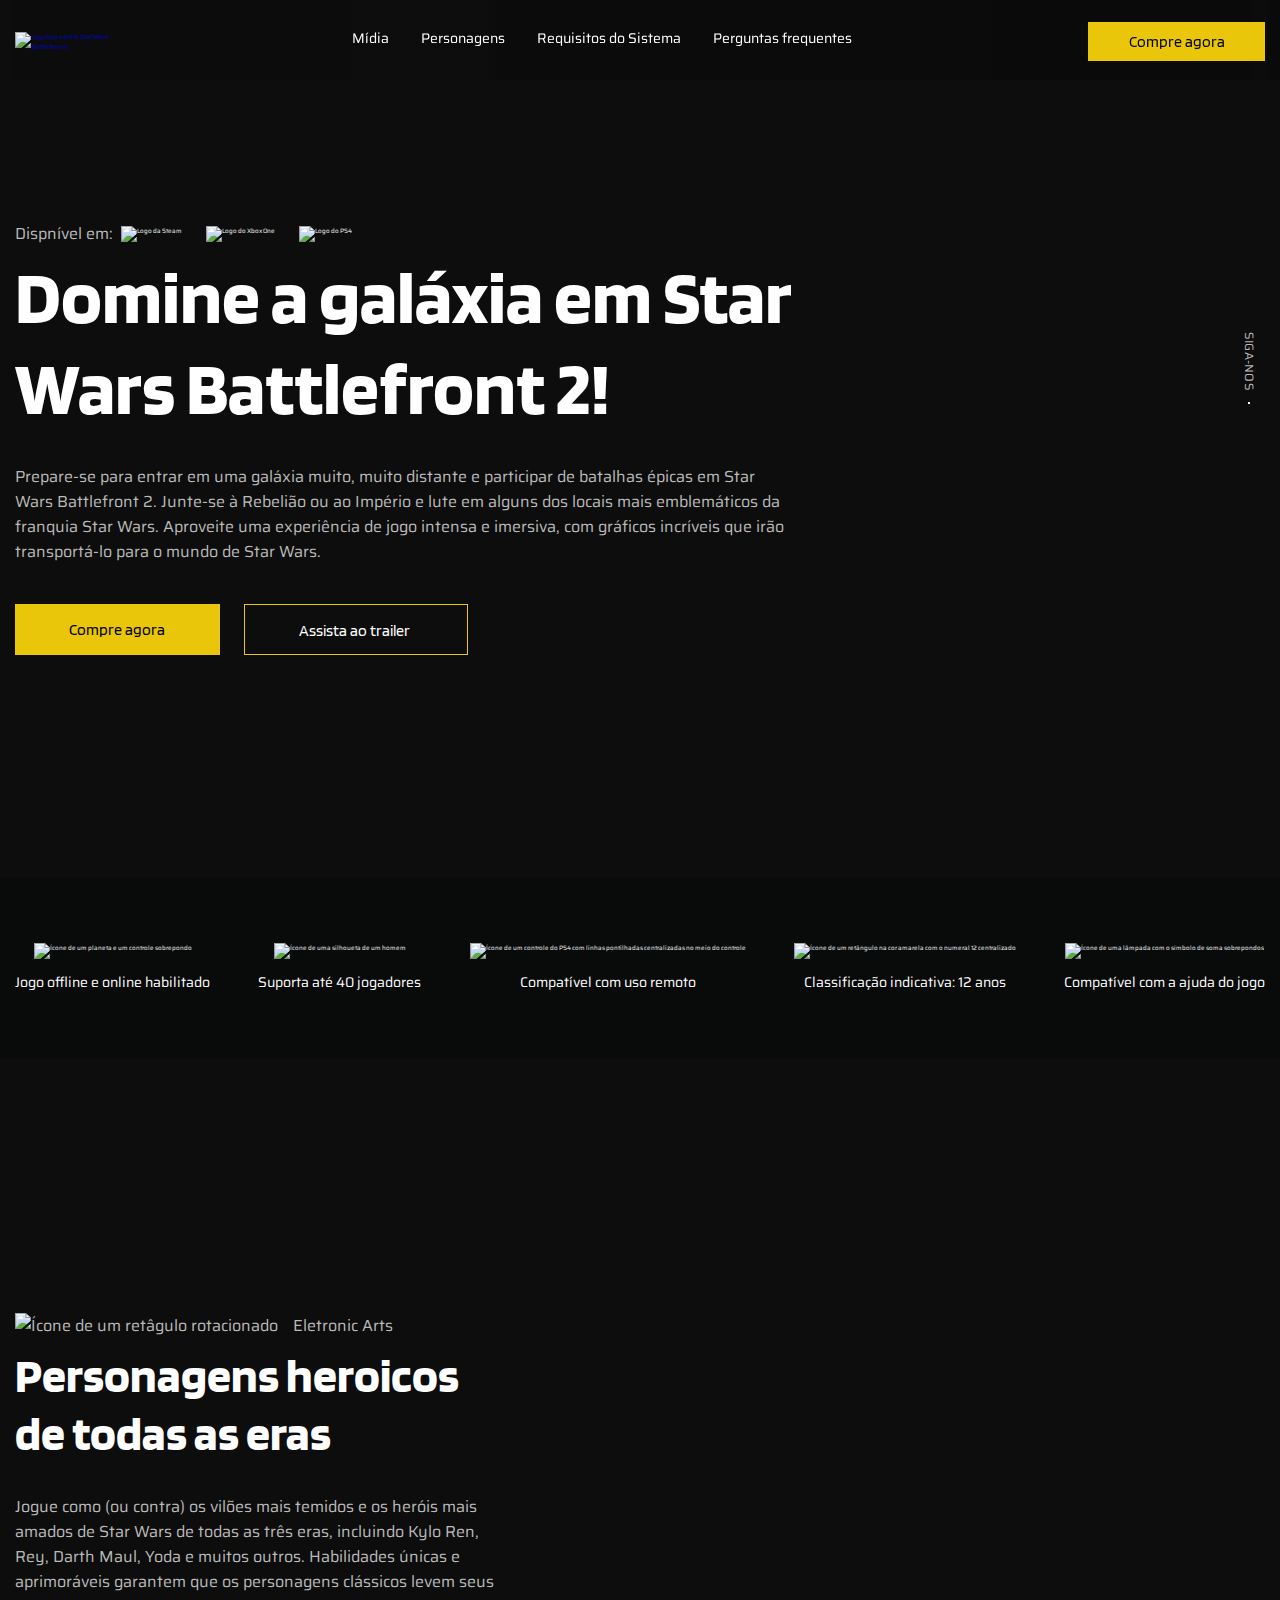
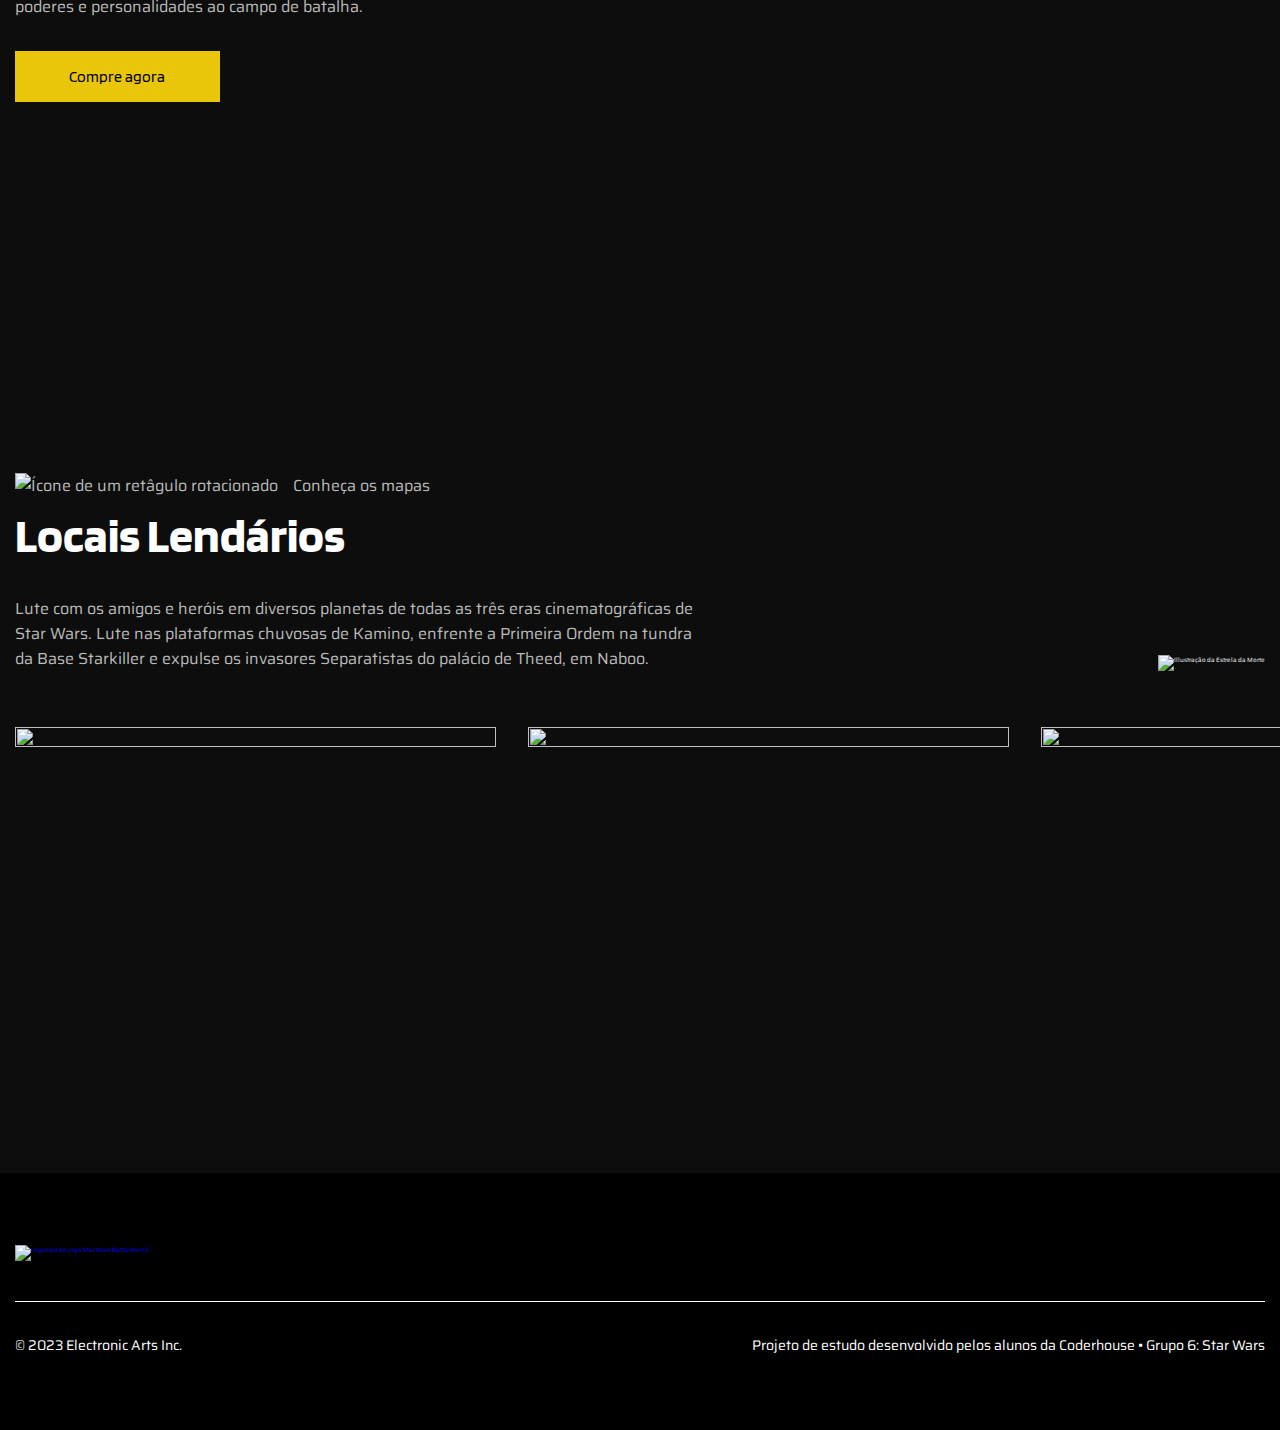
==== commit be24517f: "ajustes" ====
--- a/index.html
+++ b/index.html
@@ -1,101 +1,115 @@
 <!DOCTYPE html>
 <html lang="pt-br">
+
 <head>
     <meta charset="UTF-8">
     <meta http-equiv="X-UA-Compatible" content="IE=edge">
     <meta name="viewport" content="width=device-width, initial-scale=1.0">
     <meta property="og:title" content="Star Wars Battlefront 2 | Projeto final">
     <meta name="description" content="Entre no mundo de Star Wars e experimente a ação de batalhas épicas em uma galáxia muito, muito distante. Com gráficos incríveis, gameplay emocionante e uma seleção de personagens icônicos, Star Wars Battlefront 2 é o jogo que todo fã de Star Wars precisa jogar. Junte-se à batalha hoje mesmo e descubra porque este é o melhor jogo de Star Wars já feito!">
-    <link rel="stylesheet" href="style.css">
-    <link rel="stylesheet" href="./css/index.css">
     <link rel="shortcut icon" href="./assets/favicon.jpg" type="image/x-icon">
     <link rel="preconnect" href="https://fonts.googleapis.com">
     <link rel="preconnect" href="https://fonts.gstatic.com" crossorigin>
     <link href="https://fonts.googleapis.com/css2?family=Blinker:wght@400;600&family=Saira&display=swap" rel="stylesheet">
-    <link rel="stylesheet" href="https://cdn.jsdelivr.net/npm/swiper@9/swiper-bundle.min.css"/>
+    <link rel="stylesheet" href="https://cdn.jsdelivr.net/npm/swiper@8/swiper-bundle.min.css" />
+    <link rel="stylesheet" href="./css/global.css">
+    <link rel="stylesheet" href="./css/index.css">
     <title>Star Wars Battlefront 2 | Projeto final</title>
 </head>
-<body>
+
+<body data-barba="wrapper">
+    <div class="load-container">
+        <div class="loading-screen"></div>
+    </div>
     <!-- Estrutura do cabeçalho -->
     <header class="site-header" id="scroll">
         <div class="container">
             <div class="header">
-            <div class="logo">
-                <a href="index.html">
-            <img src="./assets/logo-swbf2.png" alt="Logotipo escrito Star Wars Battlefront II"></a>
-            </div>
-            <nav>
-                <ul>
-                    <li><a href="./pages/midia.html">Mídia</a></li>
-                    <li><a href="./pages/personagens.html">Personagens</a></li>
-                    <li><a href="./pages/requisitos-sistema.html">Requisitos do Sistema</a></li>
-                    <li><a href="./pages/faq.html">Perguntas frequentes</a></li>
-                </ul>
-
-                <!-- Ativar Menu responsivo -->
-                <div class="toggle icon-menu"></div>
-                <div class="toggle icon-close"></div>
-            </nav>
-            <div class="btnCompra">
-                <a href="./pages/plataformas.html">
-                <div class="btn btnPattern__small">Compre agora</div></a>  
-            </div>
-        </div>
+                <div class="logo">
+                    <a href="index.html">
+                        <img src="./assets/logo-swbf2.png" alt="Logotipo escrito Star Wars Battlefront II"></a>
+                </div>
+                <nav>
+                    <ul>
+                        <li><a href="./pages/midia.html">Mídia</a></li>
+                        <li><a href="./pages/personagens.html">Personagens</a></li>
+                        <li><a href="./pages/requisitos-sistema.html">Requisitos do Sistema</a></li>
+                        <li><a href="./pages/faq.html">Perguntas frequentes</a></li>
+                    </ul>
+
+                    <!-- Ativar Menu responsivo -->
+                    <div class="toggle icon-menu"></div>
+                    <div class="toggle icon-close"></div>
+                </nav>
+                <div class="btnCompra">
+                    <a href="./pages/plataformas.html">
+                        <div class="btn btnPattern__small">Compre agora</div>
+                    </a>
+                </div>
+            </div>
         </div>
     </header>
 
     <!-- Conteúdo da página -->
-    <main>
+    <main data-barba="container" data-barba-namespace="index">
         <section class="s-hero">
             <div class="container">
                 <div class="conteudo">
-                <div class="left">
-                    <div class="plataformas">
-                        <p>Dispnível em:</p>
-                        <img src="./assets/logo steam.svg" alt="Logo da Steam">
-                        <img src="./assets/logo xbox one.svg" alt="Logo do Xbox One">
-                        <img src="./assets/logo ps4.svg" alt="Logo do PS4">
-                    </div>
-                    <div class="conteudoHero">
-                        <h1>Domine a galáxia em Star Wars Battlefront 2!</h1>
-                        <p>Prepare-se para entrar em uma galáxia muito, muito distante e participar de batalhas épicas em Star Wars Battlefront 2. Junte-se à Rebelião ou ao Império e lute em alguns dos locais mais emblemáticos da franquia Star Wars. Aproveite uma experiência de jogo intensa e imersiva, com gráficos incríveis que irão transportá-lo para o mundo de Star Wars.</p>
-                    </div>
-                    <div class="cta-links">
-                        <a href="./pages/plataformas.html"><div class="btn-primary">Compre agora</div></a>
-                        <a href="./pages/midia.html"><div class="btn-secondary">Assista ao trailer</div></a>
-                    </div>
-                </div>
-                <div class="right">
-                    <div class="social-hero">
-                        <p>Siga-nos</p>
-                        <hr>
-                        <ul class="socials">
+                    <div class="left">
+                        <div class="plataformas">
+                            <p>Dispnível em:</p>
+                            <img src="./assets/logo steam.svg" alt="Logo da Steam">
+                            <img src="./assets/logo xbox one.svg" alt="Logo do Xbox One">
+                            <img src="./assets/logo ps4.svg" alt="Logo do PS4">
+                        </div>
+                        <div class="conteudoHero">
+                            <h1 class="revelar">Domine a galáxia em Star Wars Battlefront 2!</h1>
+                            <p>Prepare-se para entrar em uma galáxia muito, muito distante e participar de batalhas
+                                épicas em Star Wars Battlefront 2. Junte-se à Rebelião ou ao Império e lute em alguns
+                                dos locais mais emblemáticos da franquia Star Wars. Aproveite uma experiência de jogo
+                                intensa e imersiva, com gráficos incríveis que irão transportá-lo para o mundo de Star
+                                Wars.</p>
+                        </div>
+                        <div class="cta-links">
+                            <a href="./pages/plataformas.html">
+                                <div class="btn-primary">Compre agora</div>
+                            </a>
+                            <a href="./pages/midia.html">
+                                <div class="btn-secondary">Assista ao trailer</div>
+                            </a>
+                        </div>
+                    </div>
+                    <div class="right">
+                        <div class="social-hero">
+                            <p>Siga-nos</p>
+                            <hr>
+                            <ul class="socials">
                                 <li>
                                     <a href="https://www.facebook.com/EAStarWars">
                                         <i class="fa-brands fa-facebook"></i>
                                     </a>
                                 </li>
-        
+
                                 <li>
                                     <a href="https://www.youtube.com/EAStarWars">
                                         <i class="fa-brands fa-youtube"></i>
                                     </a>
                                 </li>
-        
+
                                 <li>
                                     <a href="https://www.instagram.com/eastarwars">
                                         <i class="fa-brands fa-instagram"></i>
                                     </a>
                                 </li>
-        
+
                                 <li>
                                     <a href="https://www.twitter.com/EAStarWars">
                                         <i class="fa-brands fa-twitter"></i>
                                     </a>
                                 </li>
-                        </ul>
-                    </div>
-                </div>
+                            </ul>
+                        </div>
+                    </div>
                 </div>
             </div>
         </section>
@@ -118,21 +132,24 @@
                     </li>
 
                     <li>
-                        <img src="./assets/icon-remote-use.png" alt="Ícone de um controle do PS4 com linhas pontilhadas centralizadas no meio do controle">
+                        <img src="./assets/icon-remote-use.png"
+                            alt="Ícone de um controle do PS4 com linhas pontilhadas centralizadas no meio do controle">
                         <span>
                             Compatível com uso remoto
                         </span>
                     </li>
 
                     <li>
-                        <img src="./assets/icon-faixa-12anos.png" alt="Ícone de um retângulo na cor amarela com o numeral 12 centralizado">
+                        <img src="./assets/icon-faixa-12anos.png"
+                            alt="Ícone de um retângulo na cor amarela com o numeral 12 centralizado">
                         <span>
                             Classificação indicativa: 12 anos
                         </span>
                     </li>
 
                     <li>
-                        <img src="./assets/icon-assistent-gameplay.png" alt="Ícone de uma lâmpada com o símbolo de soma sobrepondos">
+                        <img src="./assets/icon-assistent-gameplay.png"
+                            alt="Ícone de uma lâmpada com o símbolo de soma sobrepondos">
                         <span>
                             Compatível com a ajuda do jogo
                         </span>
@@ -140,7 +157,7 @@
                 </ul>
             </div>
         </section>
-    
+
         <section class="s-personagens">
             <div class="container">
                 <div class="left">
@@ -148,452 +165,21 @@
                         <img src="./assets/bullet.svg" alt="Ícone de um retâgulo rotacionado">
                         <span>Eletronic Arts</span>
                     </h6>
-                    <h2>
+                    <h2 class="animate-this">
                         Personagens heroicos de todas as eras
                     </h2>
-                    <p>Jogue como (ou contra) os vilões mais temidos e os heróis mais amados de Star Wars de todas as três eras, incluindo Kylo Ren, Rey, Darth Maul, Yoda e muitos outros. Habilidades únicas e aprimoráveis garantem que os personagens clássicos levem seus poderes e personalidades ao campo de batalha.</p>
-                    <a href="./pages/personagens.html"><div class="btn-primary">Compre agora</div></a>
+                    <p>Jogue como (ou contra) os vilões mais temidos e os heróis mais amados de Star Wars de todas as
+                        três eras, incluindo Kylo Ren, Rey, Darth Maul, Yoda e muitos outros. Habilidades únicas e
+                        aprimoráveis garantem que os personagens clássicos levem seus poderes e personalidades ao campo
+                        de batalha.</p>
+                    <a href="./pages/personagens.html">
+                        <div class="btn-primary">Compre agora</div>
+                    </a>
                 </div>
             </div>
         </section>
-    
-        <section class="s-selecaoPersonagens">
-            <div class="container">
-                <div class="left">
-                    <h2>Conheça alguns dos personagens</h2>
-                </div>
-                <div class="personagens-thumbs">
-                    <div class="swiper slider-thumb swiper-initialized swiper-horizontal swiper-pointer-events swiper-thumbs">
-                        <ul class="swiper-wrapper slider-thumb-list character-thumb-list">
-                            <li class="swiper-slide slider-thumb-list-item swiper-slide-visible swiper-slide-active swiper-slide-thumb-active" aria-label="1 / 10">
-                                <figure class="imgPersonagem">
-                                    <p class="character-image-item"><img src="./assets/thumb_luke.jpg" alt="Imagem do Luke Skywalker"></p>
-                                    <figcaption class="small-text">Luke Skywalker</figcaption>
-                                </figure>                   
-                            </li>
-
-                            <li class="swiper-slide">
-                                <figure class="imgPersonagem">
-                                    <p class="character-image-item"><img src="./assets/thumb_leia.jpg" alt="Imagem da Leia Organa"></p>
-                                    <figcaption class="small-text">Leia Organa</figcaption>
-                                </figure>                         
-                            </li>
-
-                            <li class="swiper-slide">
-                                <figure class="imgPersonagem">
-                                    <p class="character-image-item"><img src="./assets/thumb_han solo.jpg" alt="Imagem do Han Solo"></p>
-                                    <figcaption class="small-text">Han Solo</figcaption>
-                                </figure>                    
-                            </li>
-
-                            <li class="swiper-slide">
-                                <figure class="imgPersonagem">
-                                    <p class="character-image-item"><img src="./assets/thumb_darth vader.jpg" alt="Imagem do Darth Vader"></p>
-                                    <figcaption class="small-text">Darth Vader</figcaption>
-                                </figure>            
-                            </li>
-
-                            <li class="swiper-slide">
-                                <figure class="imgPersonagem">
-                                    <p class="character-image-item"><img src="./assets/thumb_rey.jpg" alt="Imagem da Rey"></p>
-                                    <figcaption class="small-text">Rey</figcaption>
-                                </figure>                               
-                            </li>
-
-                            <li class="swiper-slide">
-                                <figure class="imgPersonagem">
-                                    <p class="character-image-item"><img src="./assets/thumb_finn.jpg" alt="Imagem do Finn"></p>
-                                    <figcaption class="small-text">Finn</figcaption>
-                                </figure>                            
-                            </li>
-
-                            <li class="swiper-slide">
-                                <figure class="imgPersonagem">
-                                    <p class="character-image-item"><img src="./assets/thumb_kylo ren.jpg" alt="Imagem do Kylo Ren"></p>
-                                    <figcaption class="small-text">Kylo Ren</figcaption>
-                                </figure>                               
-                            </li>
-
-                            <li class="swiper-slide">
-                                <figure class="imgPersonagem">
-                                    <p class="character-image-item"><img src="./assets/thumb_yoda.jpg" alt="Imagem do Yoda"></p>
-                                    <figcaption class="small-text">Yoda</figcaption>
-                                </figure>                              
-                            </li>
-
-                            <li class="swiper-slide">
-                                <figure class="imgPersonagem">
-                                    <p class="character-image-item"><img src="./assets/thumb_darth maul.jpg" alt="Imagem do Darth Maul"></p>
-                                    <figcaption class="small-text">Darth Maul</figcaption>
-                                </figure>                                
-                            </li>
-                        </ul>
-                        <span class="swiper-notification"></span>
-                    </div>
-                </div>
-
-                <div class="personagens-banners">
-                    <div class="swiper-slider">
-                        <ul class="swiper-wrapper">
-                            <li class="swiper-slide">
-                                <div class="character-img">
-                                    <picture>
-                                        <img src="./assets/banner_luke.jpg" alt="Imagem do Luke Skywalker">
-                                    </picture>
-                                </div>
-                                <div class="info-character">
-                                    <h2>Luke Skywalker</h2>
-                                    <h3>Humano</h3>
-                                    <div class="info-api">
-                                        <table border="">
-                                            <tr>
-                                                <td><h4>Afiliaçao</h4></td>
-                                                <td><p>Aliança Jedi</p></td>
-                                            </tr>
-
-                                            <tr>
-                                                <td><h4>Gênero</h4></td>
-                                                <td><p>Masculino</p></td>
-                                            </tr>
-
-                                            <tr>
-                                                <td><h4>Veículos</h4></td>
-                                                <td><p>Snowspeeder, Imperial Speeder Bike</p></td>
-                                            </tr>
-
-                                            <tr>
-                                                <td><h4>Armas</h4></td>
-                                                <td><p>Sabre de Luz</p></td>
-                                            </tr>
-                                        </table>
-                                    </div>
-                                </div>
-                            </li>
-                            
-                            <li class="swiper-slide">
-                                <div class="character-img">
-                                    <picture>
-                                        <img src="./assets/banner_leia.jpg" alt="Imagem da Leia Organa">
-                                    </picture>
-                                </div>
-                                <div class="info-character">
-                                    <h2>Leia Organa</h2>
-                                    <h3>Humana</h3>
-                                    <div class="info-api">
-                                        <table border="">
-                                            <tr>
-                                                <td><h4>Afiliaçao</h4></td>
-                                                <td><p>Aliança Jedi</p></td>
-                                            </tr>
-
-                                            <tr>
-                                                <td><h4>Gênero</h4></td>
-                                                <td><p>Masculino</p></td>
-                                            </tr>
-
-                                            <tr>
-                                                <td><h4>Veículos</h4></td>
-                                                <td><p>Snowspeeder, Imperial Speeder Bike</p></td>
-                                            </tr>
-
-                                            <tr>
-                                                <td><h4>Armas</h4></td>
-                                                <td><p>Sabre de Luz</p></td>
-                                            </tr>
-                                        </table>
-                                    </div>
-                                </div>
-                            </li>
-
-                            <li class="swiper-slide">
-                                <div class="character-img">
-                                    <picture>
-                                        <img src="./assets/banner_han solo.jpg" alt="Imagem do Han Solo">
-                                    </picture>
-                                </div>
-                                <div class="info-character">
-                                    <h2>Han Solo</h2>
-                                    <h3>Humano</h3>
-                                    <div class="info-api">
-                                        <table border="">
-                                            <tr>
-                                                <td><h4>Afiliaçao</h4></td>
-                                                <td><p>Aliança Jedi</p></td>
-                                            </tr>
-
-                                            <tr>
-                                                <td><h4>Gênero</h4></td>
-                                                <td><p>Masculino</p></td>
-                                            </tr>
-
-                                            <tr>
-                                                <td><h4>Veículos</h4></td>
-                                                <td><p>Snowspeeder, Imperial Speeder Bike</p></td>
-                                            </tr>
-
-                                            <tr>
-                                                <td><h4>Armas</h4></td>
-                                                <td><p>Sabre de Luz</p></td>
-                                            </tr>
-                                        </table>
-                                    </div>
-                                </div>
-                            </li>
-
-                            <li class="swiper-slide">
-                                <div class="character-img">
-                                    <picture>
-                                        <img src="./assets/banner_boba fett.jpg" alt="Imagem do Boba Fett">
-                                    </picture>
-                                </div>
-                                <div class="info-character">
-                                    <h2>Boba Fett</h2>
-                                    <h3>Humano</h3>
-                                    <div class="info-api">
-                                        <table border="">
-                                            <tr>
-                                                <td><h4>Afiliaçao</h4></td>
-                                                <td><p>Aliança Jedi</p></td>
-                                            </tr>
-
-                                            <tr>
-                                                <td><h4>Gênero</h4></td>
-                                                <td><p>Masculino</p></td>
-                                            </tr>
-
-                                            <tr>
-                                                <td><h4>Veículos</h4></td>
-                                                <td><p>Snowspeeder, Imperial Speeder Bike</p></td>
-                                            </tr>
-
-                                            <tr>
-                                                <td><h4>Armas</h4></td>
-                                                <td><p>Sabre de Luz</p></td>
-                                            </tr>
-                                        </table>
-                                    </div>
-                                </div>
-                            </li>
-
-                            <li class="swiper-slide">
-                                <div class="character-img">
-                                    <picture>
-                                        <img src="./assets/banner_darth vader.jpg" alt="Imagem do Darth Vader">
-                                    </picture>
-                                </div>
-                                <div class="info-character">
-                                    <h2>Darth Vader</h2>
-                                    <h3>Humano</h3>
-                                    <div class="info-api">
-                                        <table border="">
-                                            <tr>
-                                                <td><h4>Afiliaçao</h4></td>
-                                                <td><p>Aliança Jedi</p></td>
-                                            </tr>
-
-                                            <tr>
-                                                <td><h4>Gênero</h4></td>
-                                                <td><p>Masculino</p></td>
-                                            </tr>
-
-                                            <tr>
-                                                <td><h4>Veículos</h4></td>
-                                                <td><p>Snowspeeder, Imperial Speeder Bike</p></td>
-                                            </tr>
-
-                                            <tr>
-                                                <td><h4>Armas</h4></td>
-                                                <td><p>Sabre de Luz</p></td>
-                                            </tr>
-                                        </table>
-                                    </div>
-                                </div>
-                            </li>
-
-                            <li class="swiper-slide">
-                                <div class="character-img">
-                                    <picture>
-                                        <img src="./assets/banner_rey.jpg" alt="Imagem da Rey">
-                                    </picture>
-                                </div>
-                                <div class="info-character">
-                                    <h2>Rey</h2>
-                                    <h3>Humana</h3>
-                                    <div class="info-api">
-                                        <table border="">
-                                            <tr>
-                                                <td><h4>Afiliaçao</h4></td>
-                                                <td><p>Aliança Jedi</p></td>
-                                            </tr>
-
-                                            <tr>
-                                                <td><h4>Gênero</h4></td>
-                                                <td><p>Masculino</p></td>
-                                            </tr>
-
-                                            <tr>
-                                                <td><h4>Veículos</h4></td>
-                                                <td><p>Snowspeeder, Imperial Speeder Bike</p></td>
-                                            </tr>
-
-                                            <tr>
-                                                <td><h4>Armas</h4></td>
-                                                <td><p>Sabre de Luz</p></td>
-                                            </tr>
-                                        </table>
-                                    </div>
-                                </div>
-                            </li>
-
-                            <li class="swiper-slide">
-                                <div class="character-img">
-                                    <picture>
-                                        <img src="./assets/banner_finn.jpg" alt="Imagem do Finn">
-                                    </picture>
-                                </div>
-                                <div class="info-character">
-                                    <h2>Finn</h2>
-                                    <h3>Humano</h3>
-                                    <div class="info-api">
-                                        <table border="">
-                                            <tr>
-                                                <td><h4>Afiliaçao</h4></td>
-                                                <td><p>Aliança Jedi</p></td>
-                                            </tr>
-
-                                            <tr>
-                                                <td><h4>Gênero</h4></td>
-                                                <td><p>Masculino</p></td>
-                                            </tr>
-
-                                            <tr>
-                                                <td><h4>Veículos</h4></td>
-                                                <td><p>Snowspeeder, Imperial Speeder Bike</p></td>
-                                            </tr>
-
-                                            <tr>
-                                                <td><h4>Armas</h4></td>
-                                                <td><p>Sabre de Luz</p></td>
-                                            </tr>
-                                        </table>
-                                    </div>
-                                </div>
-                            </li>
-
-                            <li class="swiper-slide">
-                                <div class="character-img">
-                                    <picture>
-                                        <img src="./assets/banner_kylo ren.jpg" alt="Imagem do Kylo Ren">
-                                    </picture>
-                                </div>
-                                <div class="info-character">
-                                    <h2>Kylo Ren</h2>
-                                    <h3>Humano</h3>
-                                    <div class="info-api">
-                                        <table border="">
-                                            <tr>
-                                                <td><h4>Afiliaçao</h4></td>
-                                                <td><p>Aliança Jedi</p></td>
-                                            </tr>
-
-                                            <tr>
-                                                <td><h4>Gênero</h4></td>
-                                                <td><p>Masculino</p></td>
-                                            </tr>
-
-                                            <tr>
-                                                <td><h4>Veículos</h4></td>
-                                                <td><p>Snowspeeder, Imperial Speeder Bike</p></td>
-                                            </tr>
-
-                                            <tr>
-                                                <td><h4>Armas</h4></td>
-                                                <td><p>Sabre de Luz</p></td>
-                                            </tr>
-                                        </table>
-                                    </div>
-                                </div>
-                            </li>
-
-                            <li class="swiper-slide">
-                                <div class="character-img">
-                                    <picture>
-                                        <img src="./assets/banner_yoda.jpg" alt="Imagem do Yoda">
-                                    </picture>
-                                </div>
-                                <div class="info-character">
-                                    <h2>Yoda</h2>
-                                    <h3>Desconhecido</h3>
-                                    <div class="info-api">
-                                        <table border="">
-                                            <tr>
-                                                <td><h4>Afiliaçao</h4></td>
-                                                <td><p>Aliança Jedi</p></td>
-                                            </tr>
-
-                                            <tr>
-                                                <td><h4>Gênero</h4></td>
-                                                <td><p>Masculino</p></td>
-                                            </tr>
-
-                                            <tr>
-                                                <td><h4>Veículos</h4></td>
-                                                <td><p>Snowspeeder, Imperial Speeder Bike</p></td>
-                                            </tr>
-
-                                            <tr>
-                                                <td><h4>Armas</h4></td>
-                                                <td><p>Sabre de Luz</p></td>
-                                            </tr>
-                                        </table>
-                                    </div>
-                                </div>
-                            </li>
-
-                            <li class="swiper-slide">
-                                <div class="character-img">
-                                    <picture>
-                                        <img src="./assets/banner_maul.jpg" alt="Imagem do Darth Maul">
-                                    </picture>
-                                </div>
-                                <div class="info-character">
-                                    <h2>Darth Maul</h2>
-                                    <h3>Dathomirian</h3>
-                                    <div class="info-api">
-                                        <table border="">
-                                            <tr>
-                                                <td><h4>Afiliaçao</h4></td>
-                                                <td><p>Aliança Jedi</p></td>
-                                            </tr>
-
-                                            <tr>
-                                                <td><h4>Gênero</h4></td>
-                                                <td><p>Masculino</p></td>
-                                            </tr>
-
-                                            <tr>
-                                                <td><h4>Veículos</h4></td>
-                                                <td><p>Snowspeeder, Imperial Speeder Bike</p></td>
-                                            </tr>
-
-                                            <tr>
-                                                <td><h4>Armas</h4></td>
-                                                <td><p>Sabre de Luz</p></td>
-                                            </tr>
-                                        </table>
-                                    </div>
-                                </div>
-                            </li>
-
-                        </ul>
-                        <div class="swiper-button-prev"></div>
-                        <div class="swiper-button-next"></div>
-                        <span class="swiper-notification"></span>
-                    </div>
-                </div>
-            </div>
-        </section>
-    
+
+
         <section class="maps">
             <div class="container">
                 <div class="description">
@@ -603,15 +189,19 @@
                             <span>Conheça os mapas</span>
                         </h6>
                         <h2>Locais Lendários</h2>
-                        <p>Lute com os amigos e heróis em diversos planetas de todas as três eras cinematográficas de Star Wars. Lute nas plataformas chuvosas de Kamino, enfrente a Primeira Ordem na tundra da Base Starkiller e expulse os invasores Separatistas do palácio de Theed, em Naboo.</p>
+                        <p>Lute com os amigos e heróis em diversos planetas de todas as três eras cinematográficas de
+                            Star Wars. Lute nas plataformas chuvosas de Kamino, enfrente a Primeira Ordem na tundra da
+                            Base Starkiller e expulse os invasores Separatistas do palácio de Theed, em Naboo.</p>
                     </div>
                     <div class="right">
                         <img src="./assets/illustra.svg" alt="Illustração da Estrela da Morte">
                     </div>
                 </div>
 
-                  <!-- Swiper -->
-                <div class="swiper mySwiper">
+
+
+                <!-- Swiper -->
+                <div class="slide-maps">
                     <div class="swiper-wrapper">
                         <div class="swiper-slide">
                             <div class="maps-select">
@@ -621,57 +211,60 @@
                             </div>
                         </div>
 
-                    <div class="swiper-slide">
-                        <div class="maps-select">
-                            <div class="image">
-                                <img src="./assets/img-02.jpg" alt="">
-                            </div>
-                        </div>
-                    </div>
-
-                    <div class="swiper-slide">
-                        <div class="maps-select">
-                            <div class="image">
-                                <img src="./assets/img-03.jpg" alt="">
-                            </div>
-                        </div>
-                    </div>
-
-                    <div class="swiper-slide">
-                        <div class="maps-select">
-                            <div class="image">
-                                <img src="./assets/img-04.jpg" alt="">
-                            </div>
-                        </div>
-                    </div>
-
-                    <div class="swiper-slide">
-                        <div class="maps-select">
-                            <div class="image">
-                                <img src="./assets/img-05.jpg" alt="">
-                            </div>
-                        </div>
-                    </div>
-
-                    <div class="swiper-slide">
-                        <div class="maps-select">
-                            <div class="image">
-                                <img src="./assets/img-06.jpg" alt="">
-                            </div>
-                        </div>
-                    </div>
-
-                    <div class="swiper-slide">
-                        <div class="maps-select">
-                            <div class="image">
-                                <img src="./assets/img-07.jpg" alt="">
-                            </div>
-                        </div>
-                    </div>
-
-                    </div>
-                </div>
-        </div>
+                        <div class="swiper-slide">
+                            <div class="maps-select">
+                                <div class="image">
+                                    <img src="./assets/img-02.jpg" alt="">
+                                </div>
+                            </div>
+                        </div>
+
+                        <div class="swiper-slide">
+                            <div class="maps-select">
+                                <div class="image">
+                                    <img src="./assets/img-03.jpg" alt="">
+                                </div>
+                            </div>
+                        </div>
+
+                        <div class="swiper-slide">
+                            <div class="maps-select">
+                                <div class="image">
+                                    <img src="./assets/img-04.jpg" alt="">
+                                </div>
+                            </div>
+                        </div>
+
+                        <div class="swiper-slide">
+                            <div class="maps-select">
+                                <div class="image">
+                                    <img src="./assets/img-05.jpg" alt="">
+                                </div>
+                            </div>
+                        </div>
+
+                        <div class="swiper-slide">
+                            <div class="maps-select">
+                                <div class="image">
+                                    <img src="./assets/img-06.jpg" alt="">
+                                </div>
+                            </div>
+                        </div>
+
+                        <div class="swiper-slide">
+                            <div class="maps-select">
+                                <div class="image">
+                                    <img src="./assets/img-07.jpg" alt="">
+                                </div>
+                            </div>
+                        </div>
+
+                    </div>
+                </div>
+            </div>
+
+
+
         </section>
     </main>
 
@@ -680,8 +273,9 @@
         <div class="container">
             <div class="firts-info">
                 <div class="logo-footer">
-                <a href="/index.html">
-                <img src="./assets/logo-swbf2.png" alt="Logotipo do jogo Star Wars Battlefront 2"></a></div>
+                    <a href="/index.html">
+                        <img src="./assets/logo-swbf2.png" alt="Logotipo do jogo Star Wars Battlefront 2"></a>
+                </div>
                 <div class="social-links">
                     <ul>
                         <li>
@@ -718,8 +312,13 @@
             </div>
         </div>
     </footer>
+    <div class="noise"></div>
+    <script src="https://code.jquery.com/jquery-3.4.1.min.js"></script>
+    <script src="https://unpkg.com/@barba/core"></script>
+    <script src="https://cdnjs.cloudflare.com/ajax/libs/gsap/3.2.4/gsap.min.js"></script>
+    <script src="https://cdn.jsdelivr.net/npm/swiper@8/swiper-bundle.min.js"></script>
     <script src="https://kit.fontawesome.com/e8cb557728.js" crossorigin="anonymous"></script>
-    <script src="https://cdn.jsdelivr.net/npm/swiper@9/swiper-bundle.min.js"></script>
-    <script src="main.js"></script>
+    <script src="./main.js"></script>
 </body>
+
 </html>--- a/css/global.css
+++ b/css/global.css
@@ -0,0 +1,411 @@
+/* Reset */
+
+* {
+    margin: 0;
+    padding: 0;
+    box-sizing: border-box;
+    list-style: none;
+    text-decoration: none;
+    text-align: left;
+    border: 0;
+    -webkit-font-smoothing: antialiased;
+    box-shadow: none;
+}
+
+*::-webkit-scrollbar {
+    width: 0.4rem;
+}
+
+*::-webkit-scrollbar-track {
+    background: #2c2c2a;
+}
+
+*::-webkit-scrollbar-thumb {
+    background-image: linear-gradient(to top, var(--primary), #2c2c2a);
+    border-radius: 2rem;
+}
+
+/* Global */
+body, html {
+    font-size: 62.5%;
+    font-family: 'Blinker', sans-serif;
+    font-family: 'Saira', sans-serif;
+    background-color: var(--dark-gray);
+    color: var(--white-color);
+    overflow-x: hidden;
+}
+
+:root {
+    --primary: #EAC60B;
+    --text-color: #BBBBBB;
+    --white-color: #FFFFFF;
+    --black-color: #000000;
+    --dark-gray: #0D0D0D;
+    --gray-medium: #1D1E1F;
+    --gray-semi-medium: #090A0A;
+    --gray-light: #343434;
+    --yellow-medium: #E0B20F;
+    --alert: #FF0202;
+    --fonts-blinker: 'Blinker', sans-serif;
+    --fonts-saira: 'Saira', sans-serif;
+    --header-height: 8rem;
+}
+
+h1, h2, h3, h4, h5, h6 {
+    font-family: 'Blinker', sans-serif;
+    color: var(--white-color);
+}
+
+h1 {
+    font-size: 7.6rem;
+}
+
+h2 {
+    font-size: 4.8rem;
+}
+
+h3 {
+    font-size: 2.5rem;
+}
+
+h4 {
+    font-size: 2rem;
+}
+
+h5 {
+    font-size: 1.6rem;
+}
+
+h6 {
+    font-size: 1.4rem;
+}
+
+p {
+    font-family: 'Saira', sans-serif;
+    color: var(--text-color);
+    font-size: 1.6rem;
+}
+
+/* Fontes responsivas */
+
+@media (max-width: 768px) {
+    h1 {
+        font-size: 4.8rem;
+    }
+    
+    h2 {
+        font-size: 3.2rem;
+    }
+    
+    h3 {
+        font-size: 2.5rem;
+    }
+    
+    h4 {
+        font-size: 2rem;
+    }
+    
+    h5 {
+        font-size: 1.6rem;
+    }
+    
+    h6 {
+        font-size: 1.4rem;
+    }
+
+    p {
+        font-size: 1.4rem;
+    }
+}
+
+
+.small-text {
+    font-family: var(--fonts-blinker);
+    font-size: 1.2rem;
+    text-transform: uppercase;
+    line-height: 1.4rem;
+    text-align: right;
+}
+
+/* Grids */
+.container {
+    margin: 0 auto;
+    width: 100%;
+    max-width: 128.6rem;
+    padding: 0px 1.5rem;
+}
+
+@media(max-width: 1024px){
+    body, html {
+        font-size: 55%;
+    }
+
+}
+
+@media (max-width: 560px) {
+    body, html {
+        font-size: 62.5%;
+    }
+
+    .container {
+        padding: 0px 2rem;
+    }
+}
+
+/* Patterns */
+.btn-primary {
+    padding: 1.6rem 5.4rem;
+    color: var(--black-color);
+    background-color: var(--primary);
+    font-size: 1.6rem;
+    font-family: var(--fonts-blinker);
+    width: 20.5rem;
+    height: 5.1rem;
+    transition: 0.3s ease;
+    cursor: pointer;
+
+}
+
+.btn-primary:hover {
+    background-color: var(--yellow-medium);
+}
+
+.btn-secondary {
+    padding: 1.6rem 5.4rem;
+    font-size: 1.6rem;
+    font-family: var(--fonts-blinker);
+    width: 22.4rem;
+    height: 5.1rem;
+    transition: 0.3s ease;
+    cursor: pointer;
+    border: 1px solid var(--primary);
+    color: var(--white-color);
+}
+
+.btn-secondary:hover {
+    background-color: var(--gray-light);
+}
+
+.subtitle {
+    display: flex;
+    flex-direction: row;
+    gap: 1.5rem;
+    font-family: var(--fonts-saira);
+    font-size: 1.6rem;
+    color: var(--text-color);
+    font-weight: 400;
+}
+
+.banner-initial {
+    background-image: url('../assets/banner-initial.jpg');
+    height: 32.4rem;
+    background-position: center center;
+    background-size: cover;
+    background-repeat: no-repeat;
+}
+
+.banner-initial h1 {
+    padding: 175px 0 5.5rem;
+}
+
+/* Header */
+header {
+    position: fixed;
+    top: 0;
+    left: 0;
+    z-index: 100;
+    width: 100%;
+    height: var(--header-height);
+    padding: 2.2rem 0;
+    background: linear-gradient(270deg, rgba(1, 1, 1, 0.2) 0%, rgba(2, 2, 2, 0) 100%);
+    backdrop-filter: blur(1.2rem);
+    -webkit-backdrop-filter: blur(1.2rem);
+}
+
+
+.header {
+    display: flex;
+    align-items: center;
+    justify-content: space-between;
+}
+
+nav {
+    display: flex;
+    align-items: center;
+    justify-content: center;
+    width: 100%;
+}
+
+nav ul {
+    display: flex;
+    flex-direction: row;
+    gap: 3.2rem;
+}
+
+nav ul li a{
+    font-weight: 400;
+    font-size: 1.4rem;
+    line-height: 2.2rem;
+    font-family: var(--fonts-saira);
+    color: var(--white-color);
+}
+
+header .container nav ul li a:hover {
+    color: var(--text-color);
+}
+
+header .container nav ul li a:active {
+    color: var(--text-color);
+}
+
+header .container nav ul li a:after {
+    content: "";
+    width: 0;
+    display: block;
+    height: 0.2rem;
+    margin-top: 0.5rem;
+    transition: width .3s;
+    background-color: var(--primary);
+}
+
+header .container nav ul li a:hover:after {
+    width: 100%;
+    transition: width .3s;
+}
+
+/* Menu responsivo */
+
+@media (max-width: 998px) {
+    header nav {
+        display: none;
+    }
+}
+
+
+.btnCompra a{
+    background-color: var(--primary);
+    width: 17.7rem;
+    height: 3.9rem;
+    display: flex;
+    flex-direction: row;
+    font-size: 1.6rem;
+    font-family: var(--fonts-blinker);
+    color: var(--black-color);
+    align-items: center;
+    justify-content: center;
+    transition: 0.3s ease;
+}
+
+.btnCompra a:hover {
+    background-color: var(--yellow-medium);
+}
+
+/* Footer */
+footer {
+    background-color: var(--black-color);
+    height: 25.7rem;
+    padding: 6.4rem 0;
+}
+
+footer .firts-info {
+    display: flex;
+    flex-direction: row;
+    justify-content: space-between;
+    align-items: center;
+}
+
+footer .firts-info .social-links ul {
+    display: flex;
+    gap: 3.2rem;
+    align-items: center;
+}
+
+.fa-brands {
+    padding: 1.6rem;
+    border-radius: 50%;
+    display: flex;
+    transition: background 0.3s;
+    font-size: 2.1rem;
+    color: var(--white-color);
+
+}
+
+footer .container hr {
+    border-bottom: 1px solid var(--white-color);
+    margin: 3.2rem 0;
+}
+
+.fa-brands:hover {
+    color: var(--primary);
+}
+
+footer .last-info {
+    display: flex;
+    flex-direction: row;
+    justify-content: space-between;
+    align-items: center;
+}
+
+footer .last-info h6 {
+    font-weight: 400;
+    font-size: 1.4rem;
+    line-height: 2.2rem;
+    font-family: var(--fonts-saira);
+}
+
+/* Rodapé responsivo */
+
+@media (max-width: 768px) {
+    footer {
+        height: 33.7rem;
+    }
+
+    footer .firts-info {
+        flex-direction: column;
+    }
+
+    footer .last-info h6 {
+        margin-bottom: 2.4rem;
+        text-align: center;
+    }
+
+    footer .last-info {
+        flex-direction: column;
+    }
+
+    
+}
+
+.noise {
+    display: block;
+    width: 100vw;
+    height: 100vh;
+    opacity: 0.1;
+    background-image: url('../assets/ruido-animado.gif');
+    overflow: hidden;
+    position: fixed;
+    top: 0;
+    left: 0;
+    pointer-events: none;
+    z-index: 1;
+}
+
+.loading-screen {
+    position: relative;
+    padding: 0;
+    background-color: var(--primary);
+    width: 0;
+    height: 100%;
+}
+
+.load-container {
+    position: fixed;
+    top: 0;
+    left: 0;
+    width: 100%;
+    height: 100vh;
+    overflow: hidden;
+    z-index: 1000000;
+    pointer-events: none;
+}
+
--- a/css/index.css
+++ b/css/index.css
@@ -159,123 +159,20 @@
     background-repeat: no-repeat;
 }
 
-.s-selecaoPersonagens .left {
+.s-selecaoPersonagens .conteudo .row {
+    display: flex;
+    flex-direction: row;
+}
+
+.s-selecaoPersonagens .conteudo .row h2 {
     width: 38.4rem;
 }
 
-/*
-.s-selecaoPersonagens .personagens-thumbs {
-    display: flex;
-    flex-wrap: wrap;
-    justify-content: space-between;
-    overflow: hidden;
-    width: 100%;
-}
-
-.swiper {
-    margin-left: auto;
-    margin-right: auto;
-    position: relative;
-    overflow: hidden;
-    list-style: none;
-    padding: 0;
-    z-index: 1;
-}
-
-.swiper-pointer-events {
-    touch-action: pan-y;
-}
-
-.swiper-wrapper {
-    position: relative;
-    width: 100%;
-    height: 100%;
-    z-index: 1;
-    display: flex;
-    transition-property: transform;
-    box-sizing: content-box;
-}
-
-.slider-thumb-list {
-    flex-wrap: wrap;
-}
-
-.swiper-android .swiper-slide, .swiper-wrapper {
-    transform: translate3d(0,0,0);
-}
-
-.swiper .swiper-notification {
-    position: absolute;
-    left: 0;
-    top: 0;
-    pointer-events: none;
-    opacity: 0;
-    z-index: -1000;
-}
-
-.swiper-slide {
-    flex-shrink: 0;
-    width: 100%;
-    height: 100%;
-    position: relative;
-    transition-property: transform;
-}
-
-.slider-thumb-list-item {
-    cursor: pointer;
-    height: auto;
-    margin-bottom: .5%;
-    width: 24.625%;
-}
-
-.slider-thumb-list-item::before {
-    box-shadow: 2px 2px 4px inset rgba(255,255,255,0), -2px -2px 4px inset rgba(255,255,255,0);
-    bottom: -0.24rem;
-    content: "";
-    display: block;
-    height: calc(100% - 2px);
-    left: 50%;
-    opacity: 0;
-    position: absolute;
-    top: 50%;
-    transform: translate(-50%, -50%);
-    transition: bottom .4s ease-in-out .4s,box-shadow .4s ease-in-out .4s;
-    width: calc(100% - 2px);
-}
-
-.imgPersonagem {
-    overflow: hidden;
-    position: relative;
-}
-
-.imgPersonagem img {
-    border-top: 1px solid rgba(255,255,255,.2);
-    border-right: 1px solid rgba(255,255,255,.2);
-    border-left: 1px solid rgba(255,255,255,.2);
-    bottom: 0;
-    filter: grayscale(1);
-    transition: filter .4s ease;
-}
-
-.swiper-slide-thumb-active .imgPersonagem img {
-    filter: grayscale(0);
-}
-
-.imgPersonagem figcaption {
-    bottom: min(.05rem,5px);
-    color: #fff;
-    filter: drop-shadow(1px 1px 2px rgba(0, 0, 0, 0.8));
-    position: absolute;
-    right: min(.1rem,10px);
-    text-shadow: 0px 0px 9px #000;
-    font-size: 1.2rem;
-    line-height: 1.4rem;
-    text-align: right;
-    letter-spacing: 0.02em;
-    text-transform: uppercase;
-}
-
-*/
+.s-selecaoPersonagens .conteudo .left {
+    padding-bottom: 5rem;
+    padding-top: 5rem;
+}
+
 
 /* Seção de mapas */
 
@@ -290,6 +187,8 @@
     margin: 11.6rem 0 5.6rem;
 }
 
+
+
 .maps .description .left {
     width: 69.6rem;
 }
@@ -301,13 +200,6 @@
 .maps .description .right {
     display: flex;
     align-items: flex-end;
-}
-
-
-.maps .container > .swiper {
-    width: 192rem;
-    overflow-x: hidden;
-    position: absolute;
 }
 
 .maps .swiper-slide img {
@@ -315,4 +207,257 @@
     width: 100%;
     height: 100%;
     object-fit: cover;
-}+}
+
+
+/* Layout responsivo */
+@media(max-width: 1024px){
+    body, html {
+        font-size: 55%;
+    }
+
+    .container {
+        padding: 0px 2.5rem;
+    }
+
+    .s-info-geral {
+        height: 21rem;
+    }
+
+    .s-info-geral ul {
+        display: grid;
+        grid-template-columns: 1fr 1fr 1fr;
+        row-gap: 20px;
+    }
+
+    .s-personagens {
+        height: 66.9rem
+    }
+
+    .maps {
+        height: 60rem;
+    }
+
+    .maps .description {
+        margin: 5.6rem 0 5.6rem;
+    }
+}  
+
+@media(max-width: 996px) {
+    .s-hero {
+        height: 74.8rem;
+    }
+
+    .s-hero .conteudo {
+        padding-top: 20rem;
+        flex-direction: column;
+    }
+
+    
+    .s-hero .conteudo .left {
+        width: 100%;
+    }
+
+    .s-hero .conteudo .left .plataformas {
+        flex-direction: row;
+        justify-content: center;
+    }
+
+    .s-hero .conteudo .left .conteudoHero h1 {
+        text-align: center;
+    }
+
+    .s-hero .conteudo .left .conteudoHero p {
+        text-align: center;
+    }
+
+    
+    .s-hero .conteudo .left .cta-links {
+        justify-content: center;
+    }
+
+    .s-hero .conteudo .right {
+    justify-content: center;
+    margin-top: 4rem;
+    }
+
+    .s-hero .conteudo .right .social-hero {
+        flex-direction: row;
+    }
+
+    .s-hero .conteudo .right .social-hero p {
+        writing-mode: horizontal-tb;
+    }
+
+    .s-hero .conteudo .right .social-hero .socials {
+        flex-direction: row;
+    }
+
+    .s-hero .conteudo .right .social-hero hr {
+        margin-left: 1rem;
+    }
+
+}
+
+@media(max-width: 768px) {
+    .s-hero {
+        height: 69.8rem;
+    }
+
+    .s-hero .conteudo {
+        padding-top: 17rem;
+    }
+
+    
+    .s-hero .conteudo .left .plataformas {
+        margin-bottom: 1.4rem;
+    }
+
+    .s-hero .conteudo .left .conteudoHero {
+        display: flex;
+        flex-direction: column;
+        align-items: center;
+    }
+
+    .s-hero .conteudo .left .conteudoHero h1 {
+        width: 80%;
+    }
+
+    
+    .s-hero .conteudo .left .conteudoHero p {
+        width: 80%;
+    }
+    
+    .s-info-geral {
+        height: 30rem;
+    }
+
+    .s-info-geral ul {
+        grid-template-columns: 1fr 1fr;
+    }
+
+    .s-personagens {
+        background-image: url('../assets/bg-rey-tablet-768px.jpg');
+        align-items: flex-end;
+        background-position: top center;
+        background-size: cover;
+    }
+
+    
+    .s-personagens .left {
+        width: 100%;
+        align-items: center;
+        justify-content: flex-end;
+        margin-bottom: 8rem;
+    }
+
+    
+    .s-personagens .left h2 {
+        width: 65%;
+        text-align: center;
+    }
+
+    .s-personagens .left p {
+        text-align: center;
+    }
+
+    .maps {
+        height: 70rem;
+    }
+    
+    .maps .description {
+        flex-direction: column-reverse;
+        align-items: center;
+    }
+
+    .maps .description .left {
+        margin-top: 5rem;
+        width: 100%;
+    }
+
+    .maps .description .left h2 {
+        text-align: center;
+    }
+
+    .maps .container .description .left p {
+        text-align: center;
+    }
+
+    .maps .container .description .left .subtitle {
+        justify-content: center;
+    }
+
+
+}
+
+@media(max-width: 560px) {
+    body, html {
+        font-size: 62.5%;
+    }
+
+    .container {
+        padding: 0px 2rem;
+    }
+
+
+    
+    .s-hero {
+        height: 100.8rem;
+    }
+
+
+
+    .s-hero .conteudo .left .plataformas {
+        flex-wrap: wrap;
+        width: 100%;
+    }
+
+    .s-hero .conteudo .left .plataformas img:last-of-type {
+        margin-top: 1.5rem;
+    }
+
+    .s-hero .conteudo .left .plataformas p {
+            width: 100%;
+            display: flex;
+            justify-content: center;
+            margin-bottom: 2rem;
+    }
+
+    
+    .s-hero .conteudo .left .conteudoHero h1 {
+        width: 100%
+    }
+
+    .s-hero .conteudo .left .cta-links {
+        flex-wrap: wrap;
+    }
+
+    .s-hero .conteudo .left .conteudoHero p {
+        width: 95%;
+    }
+
+    .s-hero .conteudo .right {
+        margin-top: 3rem;
+    }
+
+    
+    .s-hero .conteudo {
+        padding-top: 15rem;
+    }
+
+
+
+    .s-info-geral {
+        height: 35rem;
+    }
+
+    .maps {
+        height: 70rem;
+    }
+        
+    .s-personagens {
+        background-image: url('../assets/bg-rey-mobile.jpg');
+        background-position: top center;
+        background-size: cover;
+    }
+}
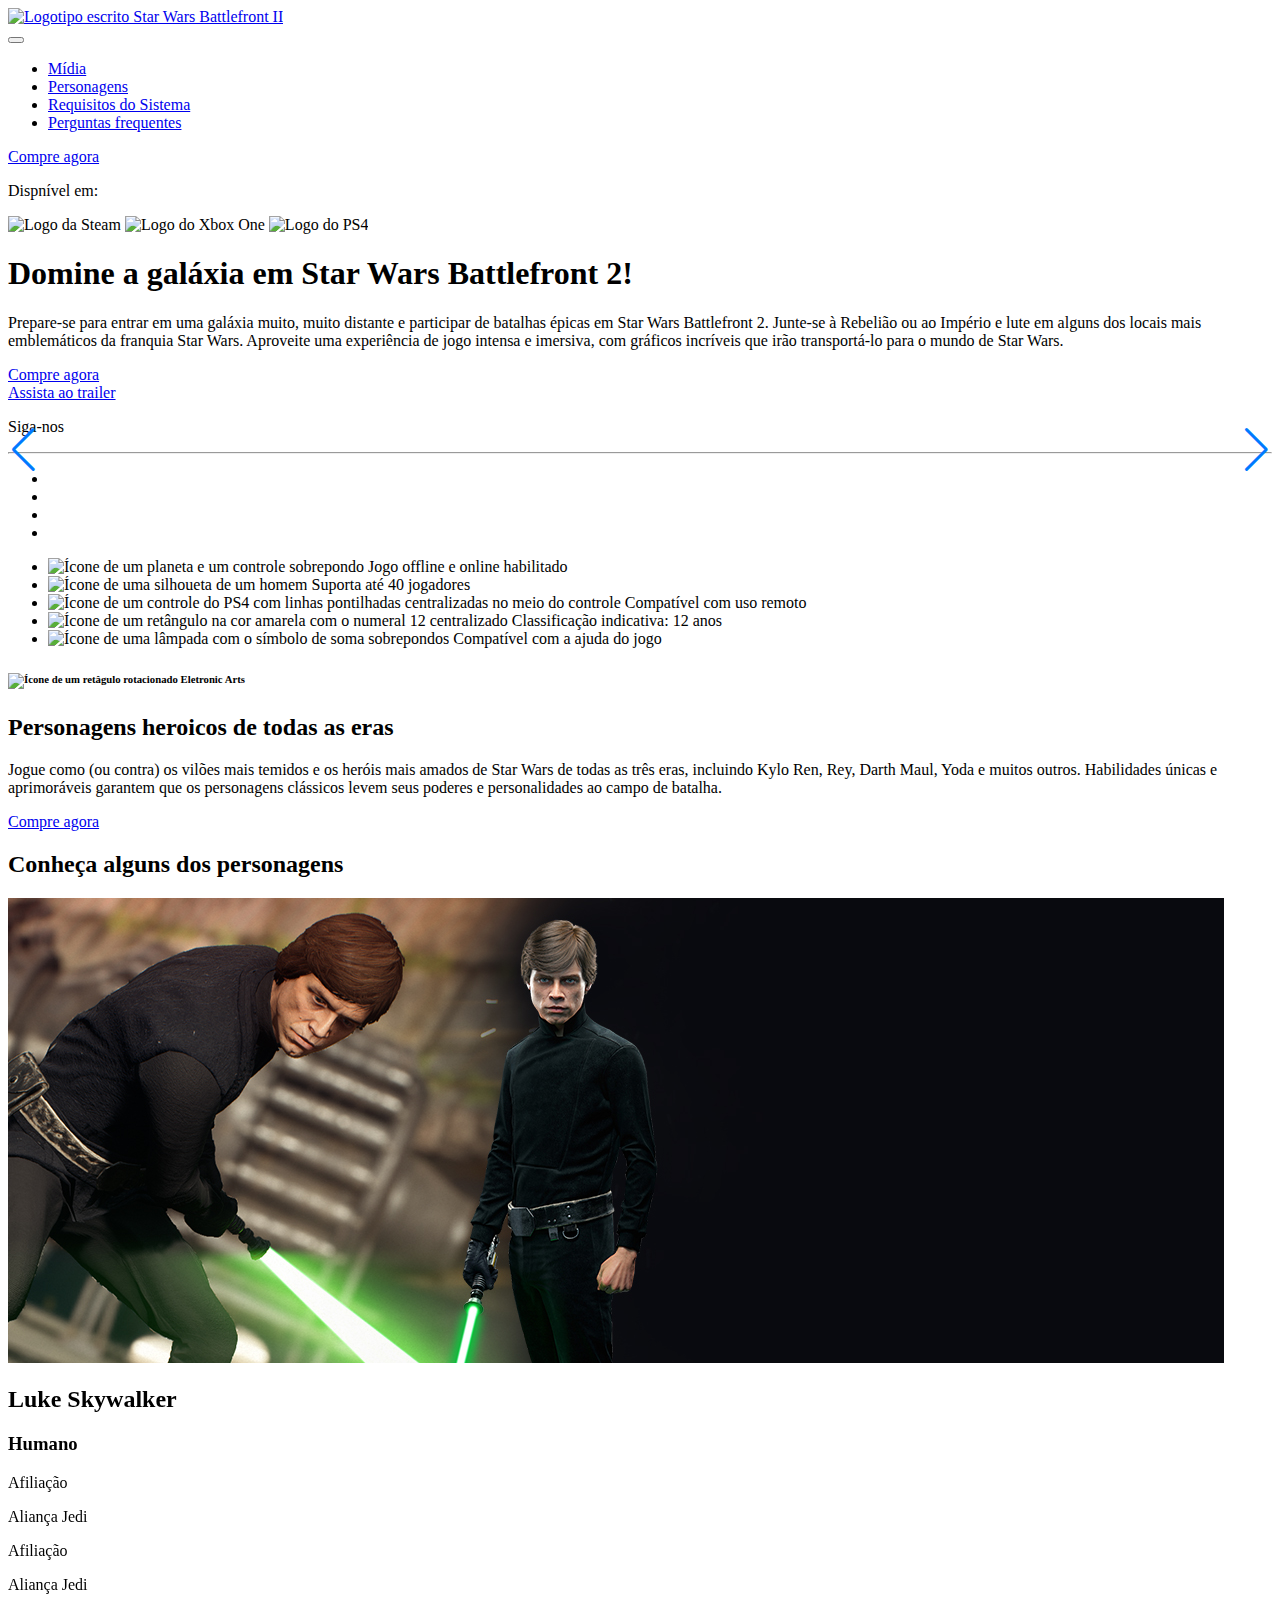
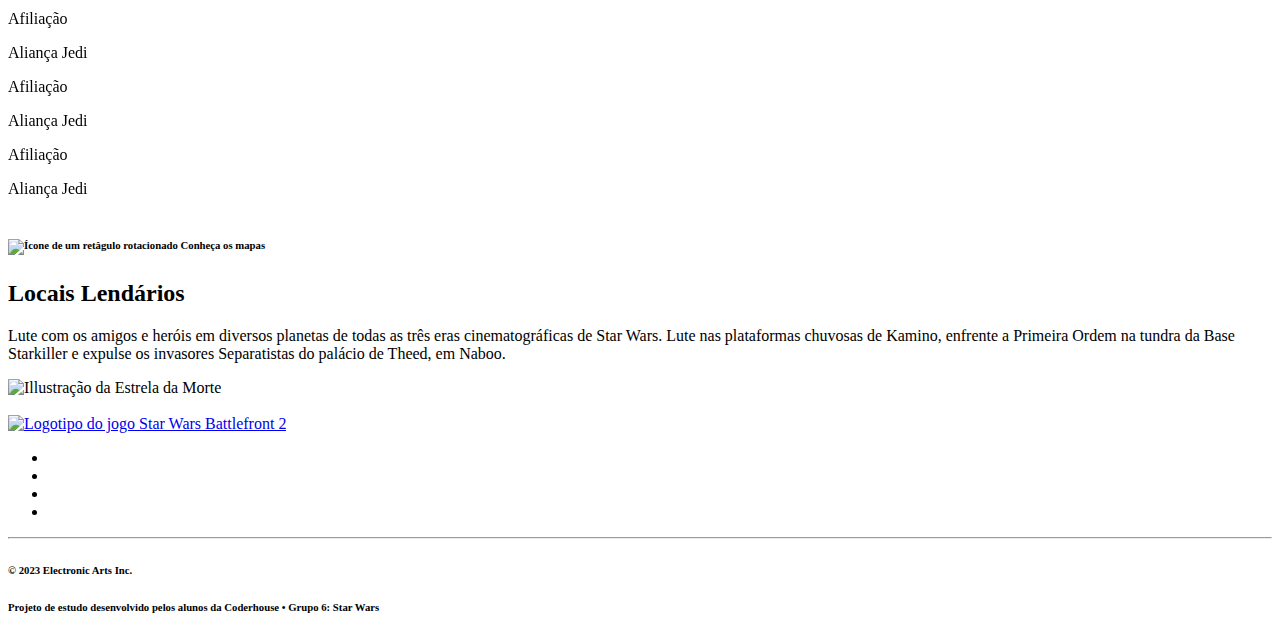
==== commit 9cbed07d: "finalizado a estilização da seção de personagens e responsivo" ====
--- a/index.html
+++ b/index.html
@@ -6,43 +6,42 @@
     <meta http-equiv="X-UA-Compatible" content="IE=edge">
     <meta name="viewport" content="width=device-width, initial-scale=1.0">
     <meta property="og:title" content="Star Wars Battlefront 2 | Projeto final">
-    <meta name="description" content="Entre no mundo de Star Wars e experimente a ação de batalhas épicas em uma galáxia muito, muito distante. Com gráficos incríveis, gameplay emocionante e uma seleção de personagens icônicos, Star Wars Battlefront 2 é o jogo que todo fã de Star Wars precisa jogar. Junte-se à batalha hoje mesmo e descubra porque este é o melhor jogo de Star Wars já feito!">
+    <meta name="description"
+        content="Entre no mundo de Star Wars e experimente a ação de batalhas épicas em uma galáxia muito, muito distante. Com gráficos incríveis, gameplay emocionante e uma seleção de personagens icônicos, Star Wars Battlefront 2 é o jogo que todo fã de Star Wars precisa jogar. Junte-se à batalha hoje mesmo e descubra porque este é o melhor jogo de Star Wars já feito!">
     <link rel="shortcut icon" href="./assets/favicon.jpg" type="image/x-icon">
     <link rel="preconnect" href="https://fonts.googleapis.com">
     <link rel="preconnect" href="https://fonts.gstatic.com" crossorigin>
-    <link href="https://fonts.googleapis.com/css2?family=Blinker:wght@400;600&family=Saira&display=swap" rel="stylesheet">
+    <link href="https://fonts.googleapis.com/css2?family=Blinker:wght@400;600&family=Saira&display=swap"
+        rel="stylesheet">
     <link rel="stylesheet" href="https://cdn.jsdelivr.net/npm/swiper@8/swiper-bundle.min.css" />
-    <link rel="stylesheet" href="./css/global.css">
-    <link rel="stylesheet" href="./css/index.css">
+    <link rel="preload" href="./css/style.css" as="style">
+    <link rel="stylesheet" href="./css/style.css">
+    <base href="./index.html">
     <title>Star Wars Battlefront 2 | Projeto final</title>
 </head>
 
-<body data-barba="wrapper">
-    <div class="load-container">
-        <div class="loading-screen"></div>
-    </div>
+<body>
     <!-- Estrutura do cabeçalho -->
-    <header class="site-header" id="scroll">
+    <header id="header" id="scroll">
         <div class="container">
             <div class="header">
                 <div class="logo">
                     <a href="index.html">
                         <img src="./assets/logo-swbf2.png" alt="Logotipo escrito Star Wars Battlefront II"></a>
                 </div>
-                <nav>
-                    <ul>
-                        <li><a href="./pages/midia.html">Mídia</a></li>
-                        <li><a href="./pages/personagens.html">Personagens</a></li>
-                        <li><a href="./pages/requisitos-sistema.html">Requisitos do Sistema</a></li>
-                        <li><a href="./pages/faq.html">Perguntas frequentes</a></li>
+                <nav id="nav">
+                    <!-- Botão do responsivo -->
+                    <button id="btn-mobile"><span id="hamburguer"></span>
+                    </button>
+                    <ul id="menu">
+                        <li><a href="./midia.html">Mídia</a></li>
+                        <li><a href="./personagens.html">Personagens</a></li>
+                        <li><a href="./requisitos-sistema.html">Requisitos do Sistema</a></li>
+                        <li><a href="./faq.html">Perguntas frequentes</a></li>
                     </ul>
-
-                    <!-- Ativar Menu responsivo -->
-                    <div class="toggle icon-menu"></div>
-                    <div class="toggle icon-close"></div>
                 </nav>
                 <div class="btnCompra">
-                    <a href="./pages/plataformas.html">
+                    <a href="./plataformas.html">
                         <div class="btn btnPattern__small">Compre agora</div>
                     </a>
                 </div>
@@ -63,7 +62,7 @@
                             <img src="./assets/logo ps4.svg" alt="Logo do PS4">
                         </div>
                         <div class="conteudoHero">
-                            <h1 class="revelar">Domine a galáxia em Star Wars Battlefront 2!</h1>
+                            <h1 class="animate-this">Domine a galáxia em Star Wars Battlefront 2!</h1>
                             <p>Prepare-se para entrar em uma galáxia muito, muito distante e participar de batalhas
                                 épicas em Star Wars Battlefront 2. Junte-se à Rebelião ou ao Império e lute em alguns
                                 dos locais mais emblemáticos da franquia Star Wars. Aproveite uma experiência de jogo
@@ -71,10 +70,10 @@
                                 Wars.</p>
                         </div>
                         <div class="cta-links">
-                            <a href="./pages/plataformas.html">
+                            <a href="./plataformas.html">
                                 <div class="btn-primary">Compre agora</div>
                             </a>
-                            <a href="./pages/midia.html">
+                            <a href="./midia.html">
                                 <div class="btn-secondary">Assista ao trailer</div>
                             </a>
                         </div>
@@ -172,13 +171,321 @@
                         três eras, incluindo Kylo Ren, Rey, Darth Maul, Yoda e muitos outros. Habilidades únicas e
                         aprimoráveis garantem que os personagens clássicos levem seus poderes e personalidades ao campo
                         de batalha.</p>
-                    <a href="./pages/personagens.html">
+                    <a href="./personagens.html">
                         <div class="btn-primary">Compre agora</div>
                     </a>
                 </div>
             </div>
         </section>
 
+        <section class="s-selecao-personagens">
+            <div class="container">
+                <div class="conteudo">
+                    <div class="left">
+                        <h2>Conheça alguns dos personagens</h2>
+                    </div>
+                </div>
+
+                <div class="personagens-banners">
+                    <div class="swiper mySwiper5" data-swiper-space-between="0">
+                        <div class="swiper-wrapper">
+                            <div class="swiper-slide">
+                                <div class="character-img">
+                                    <picture>
+                                        <source srcset="./assets/mobile-thumb-luke.jpg"  media="(max-width: 768px)" width="768" height="auto">
+                                        <img src="./assets/banner_luke.jpg" alt="Imagem do Luke Skywalker">
+                                    </picture>
+                                </div>
+                                <div class="info-character">
+                                    <h2>Luke Skywalker</h2>
+                                    <h3>Humano</h3>
+                                    <div class="info-api">
+                                        <span>Afiliação</span>
+                                        <p>Aliança Jedi</p>
+
+                                        <span>Afiliação</span>
+                                        <p>Aliança Jedi</p>
+
+                                        <span>Afiliação</span>
+                                        <p>Aliança Jedi</p>
+
+                                        <span>Afiliação</span>
+                                        <p>Aliança Jedi</p>
+
+                                        <span>Afiliação</span>
+                                        <p>Aliança Jedi</p>
+                                    </div>
+                                </div>
+                            </div>
+
+                            <div class="swiper-slide">
+                                <div class="character-img">
+                                    <picture>
+                                        <source srcset="./assets/mobile-thumb-leia.jpg"  media="(max-width: 768px)" width="768" height="auto">
+                                        <img src="./assets/banner_leia.jpg" alt="Imagem da Leia Organa">
+                                    </picture>
+                                </div>
+                                <div class="info-character">
+                                    <h2>Leia Organa</h2>
+                                    <h3>Humana</h3>
+                                    <div class="info-api">
+                                        <span>Afiliação</span>
+                                        <p>Aliança Jedi</p>
+
+                                        <span>Afiliação</span>
+                                        <p>Aliança Jedi</p>
+
+                                        <span>Afiliação</span>
+                                        <p>Aliança Jedi</p>
+
+                                        <span>Afiliação</span>
+                                        <p>Aliança Jedi</p>
+
+                                        <span>Afiliação</span>
+                                        <p>Aliança Jedi</p>
+                                    </div>
+                                </div>
+                            </div>
+
+                            <div class="swiper-slide">
+                                <div class="character-img">
+                                    <picture>
+                                        <source srcset="./assets/mobile-thumb-han-solo.jpg"  media="(max-width: 768px)" width="768" height="auto">
+                                        <img src="./assets/banner_han solo.jpg" alt="Imagem do Han Solo">
+                                    </picture>
+                                </div>
+                                <div class="info-character">
+                                    <h2>Han Solo</h2>
+                                    <h3>Humano</h3>
+                                    <div class="info-api">
+                                        <span>Afiliação</span>
+                                        <p>Aliança Jedi</p>
+
+                                        <span>Afiliação</span>
+                                        <p>Aliança Jedi</p>
+
+                                        <span>Afiliação</span>
+                                        <p>Aliança Jedi</p>
+
+                                        <span>Afiliação</span>
+                                        <p>Aliança Jedi</p>
+
+                                        <span>Afiliação</span>
+                                        <p>Aliança Jedi</p>
+                                    </div>
+                                </div>
+                            </div>
+
+                            <div class="swiper-slide">
+                                <div class="character-img">
+                                    <picture>
+                                        <source srcset="./assets/mobile-thumb-boba.jpg"  media="(max-width: 768px)" width="768" height="auto">
+                                        <img src="./assets/banner_boba fett.jpg" alt="Imagem do Boba Fett">
+                                    </picture>
+                                </div>
+                                <div class="info-character">
+                                    <h2>Boba Fett</h2>
+                                    <h3>Humano</h3>
+                                    <div class="info-api">
+                                        <span>Afiliação</span>
+                                        <p>Aliança Jedi</p>
+
+                                        <span>Afiliação</span>
+                                        <p>Aliança Jedi</p>
+
+                                        <span>Afiliação</span>
+                                        <p>Aliança Jedi</p>
+
+                                        <span>Afiliação</span>
+                                        <p>Aliança Jedi</p>
+
+                                        <span>Afiliação</span>
+                                        <p>Aliança Jedi</p>
+                                    </div>
+                                </div>
+                            </div>
+
+                            <div class="swiper-slide">
+                                <div class="character-img">
+                                    <picture>
+                                        <source srcset="./assets/mobile-thumb-darth-vader.jpg"  media="(max-width: 768px)" width="768" height="auto">
+                                        <img src="./assets/banner_darth vader.jpg" alt="Imagem do Darth Vader">
+                                    </picture>
+                                </div>
+                                <div class="info-character">
+                                    <h2>Darth Vader</h2>
+                                    <h3>Humano</h3>
+                                    <div class="info-api">
+                                        <span>Afiliação</span>
+                                        <p>Aliança Jedi</p>
+
+                                        <span>Afiliação</span>
+                                        <p>Aliança Jedi</p>
+
+                                        <span>Afiliação</span>
+                                        <p>Aliança Jedi</p>
+
+                                        <span>Afiliação</span>
+                                        <p>Aliança Jedi</p>
+
+                                        <span>Afiliação</span>
+                                        <p>Aliança Jedi</p>
+                                    </div>
+                                </div>
+                            </div>
+
+                            <div class="swiper-slide">
+                                <div class="character-img">
+                                    <picture>
+                                        <source srcset="./assets/mobile-thumb-rey.jpg"  media="(max-width: 768px)" width="768" height="auto">
+                                        <img src="./assets/banner_rey.jpg" alt="Imagem da Rey">
+                                    </picture>
+                                </div>
+                                <div class="info-character">
+                                    <h2>Rey</h2>
+                                    <h3>Humana</h3>
+                                    <div class="info-api">
+                                        <span>Afiliação</span>
+                                        <p>Aliança Jedi</p>
+
+                                        <span>Afiliação</span>
+                                        <p>Aliança Jedi</p>
+
+                                        <span>Afiliação</span>
+                                        <p>Aliança Jedi</p>
+
+                                        <span>Afiliação</span>
+                                        <p>Aliança Jedi</p>
+
+                                        <span>Afiliação</span>
+                                        <p>Aliança Jedi</p>
+                                    </div>
+                                </div>
+                            </div>
+
+                            <div class="swiper-slide">
+                                <div class="character-img">
+                                    <picture>
+                                        <source srcset="./assets/mobile-thumb-finn.jpg"  media="(max-width: 768px)" width="768" height="auto">
+                                        <img src="./assets/banner_finn.jpg" alt="Imagem do Finn">
+                                    </picture>
+                                </div>
+                                <div class="info-character">
+                                    <h2>Finn</h2>
+                                    <h3>Humano</h3>
+                                    <div class="info-api">
+                                        <span>Afiliação</span>
+                                        <p>Aliança Jedi</p>
+
+                                        <span>Afiliação</span>
+                                        <p>Aliança Jedi</p>
+
+                                        <span>Afiliação</span>
+                                        <p>Aliança Jedi</p>
+
+                                        <span>Afiliação</span>
+                                        <p>Aliança Jedi</p>
+
+                                        <span>Afiliação</span>
+                                        <p>Aliança Jedi</p>
+                                    </div>
+                                </div>
+                            </div>
+
+                            <div class="swiper-slide">
+                                <div class="character-img">
+                                    <picture>
+                                        <source srcset="./assets/mobile-thumb-kylo-ren.jpg"  media="(max-width: 768px)" width="768" height="auto">
+                                        <img src="./assets/banner_kylo ren.jpg" alt="Imagem do Kylo Ren">
+                                    </picture>
+                                </div>
+                                <div class="info-character">
+                                    <h2>Kylo Ren</h2>
+                                    <h3>Humano</h3>
+                                    <div class="info-api">
+                                        <span>Afiliação</span>
+                                        <p>Aliança Jedi</p>
+
+                                        <span>Afiliação</span>
+                                        <p>Aliança Jedi</p>
+
+                                        <span>Afiliação</span>
+                                        <p>Aliança Jedi</p>
+
+                                        <span>Afiliação</span>
+                                        <p>Aliança Jedi</p>
+
+                                        <span>Afiliação</span>
+                                        <p>Aliança Jedi</p>
+                                    </div>
+                                </div>
+                            </div>
+
+                            <div class="swiper-slide">
+                                <div class="character-img">
+                                    <picture>
+                                        <source srcset="./assets/mobile-thumb-yoda.jpg"  media="(max-width: 768px)" width="768" height="auto">
+                                        <img src="./assets/banner_yoda.jpg" alt="Imagem do Yoda">
+                                    </picture>
+                                </div>
+                                <div class="info-character">
+                                    <h2>Yoda</h2>
+                                    <h3>Desconhecido</h3>
+                                    <div class="info-api">
+                                        <span>Afiliação</span>
+                                        <p>Aliança Jedi</p>
+
+                                        <span>Afiliação</span>
+                                        <p>Aliança Jedi</p>
+
+                                        <span>Afiliação</span>
+                                        <p>Aliança Jedi</p>
+
+                                        <span>Afiliação</span>
+                                        <p>Aliança Jedi</p>
+
+                                        <span>Afiliação</span>
+                                        <p>Aliança Jedi</p>
+                                    </div>
+                                </div>
+                            </div>
+
+                            <div class="swiper-slide">
+                                <div class="character-img">
+                                    <picture>
+                                        <source srcset="./assets/mobile-thumb-darth-maul.jpg"  media="(max-width: 768px)" width="768" height="auto">
+                                        <img src="./assets/banner_maul.jpg" alt="Imagem do Darth Maul">
+                                    </picture>
+                                </div>
+                                <div class="info-character">
+                                    <h2>Darth Maul</h2>
+                                    <h3>Dathomirian</h3>
+                                    <div class="info-api">
+                                        <span>Afiliação</span>
+                                        <p>Aliança Jedi</p>
+
+                                        <span>Afiliação</span>
+                                        <p>Aliança Jedi</p>
+
+                                        <span>Afiliação</span>
+                                        <p>Aliança Jedi</p>
+
+                                        <span>Afiliação</span>
+                                        <p>Aliança Jedi</p>
+
+                                        <span>Afiliação</span>
+                                        <p>Aliança Jedi</p>
+                                    </div>
+                                </div>
+                            </div>
+                        </div>
+                    </div>
+                    <div class="swiper-button-next"></div>
+                    <div class="swiper-button-prev"></div>
+                </div>
+
+            </div>
+        </section>
 
         <section class="maps">
             <div class="container">
@@ -313,9 +620,6 @@
         </div>
     </footer>
     <div class="noise"></div>
-    <script src="https://code.jquery.com/jquery-3.4.1.min.js"></script>
-    <script src="https://unpkg.com/@barba/core"></script>
-    <script src="https://cdnjs.cloudflare.com/ajax/libs/gsap/3.2.4/gsap.min.js"></script>
     <script src="https://cdn.jsdelivr.net/npm/swiper@8/swiper-bundle.min.js"></script>
     <script src="https://kit.fontawesome.com/e8cb557728.js" crossorigin="anonymous"></script>
     <script src="./main.js"></script>
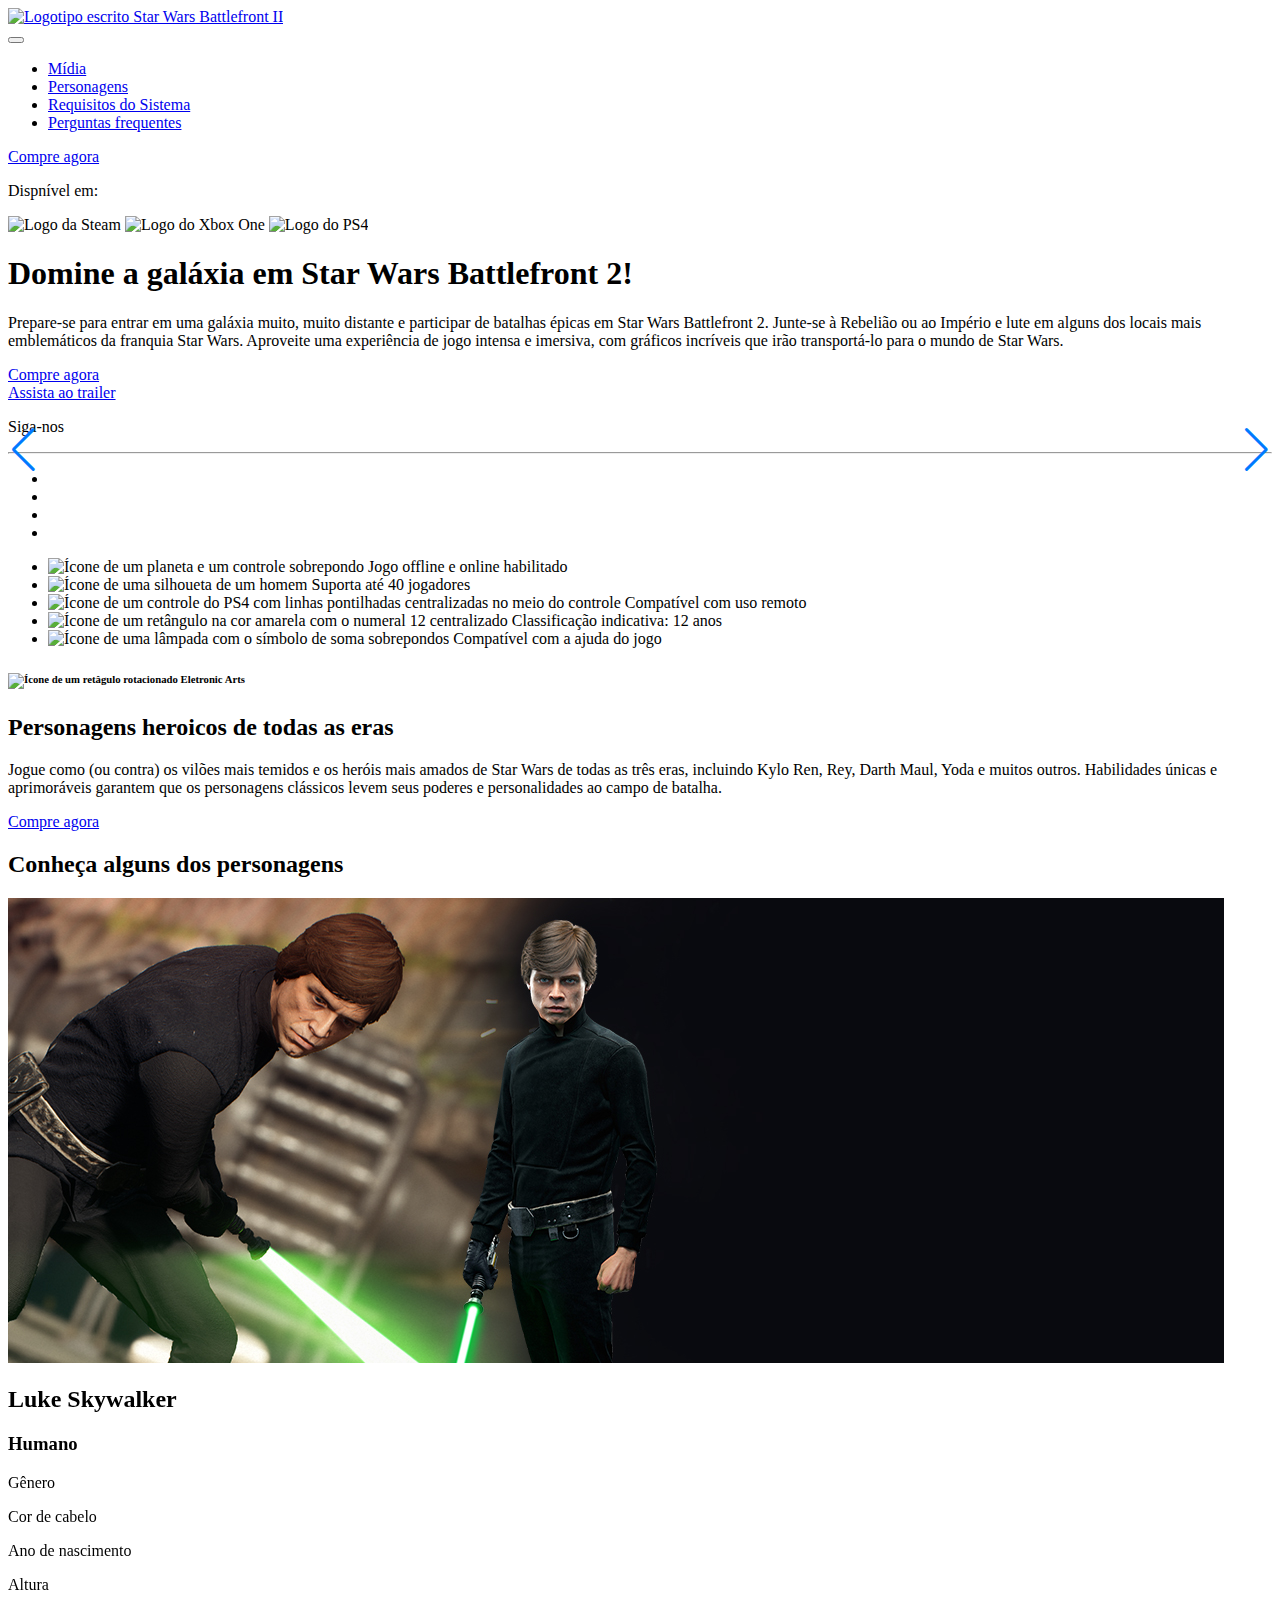
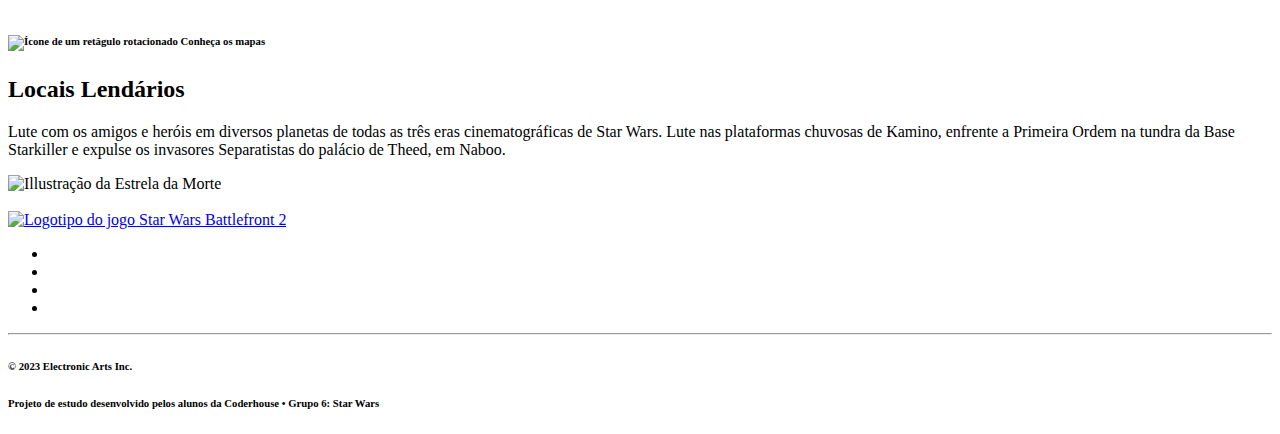
==== commit 7d0382b7: "Integrado a API SWAPI na seção de seleção de personagens" ====
--- a/index.html
+++ b/index.html
@@ -50,7 +50,7 @@
     </header>
 
     <!-- Conteúdo da página -->
-    <main data-barba="container" data-barba-namespace="index">
+    <main>
         <section class="s-hero">
             <div class="container">
                 <div class="conteudo">
@@ -62,7 +62,7 @@
                             <img src="./assets/logo ps4.svg" alt="Logo do PS4">
                         </div>
                         <div class="conteudoHero">
-                            <h1 class="animate-this">Domine a galáxia em Star Wars Battlefront 2!</h1>
+                            <h1>Domine a galáxia em Star Wars Battlefront 2!</h1>
                             <p>Prepare-se para entrar em uma galáxia muito, muito distante e participar de batalhas
                                 épicas em Star Wars Battlefront 2. Junte-se à Rebelião ou ao Império e lute em alguns
                                 dos locais mais emblemáticos da franquia Star Wars. Aproveite uma experiência de jogo
@@ -164,7 +164,7 @@
                         <img src="./assets/bullet.svg" alt="Ícone de um retâgulo rotacionado">
                         <span>Eletronic Arts</span>
                     </h6>
-                    <h2 class="animate-this">
+                    <h2>
                         Personagens heroicos de todas as eras
                     </h2>
                     <p>Jogue como (ou contra) os vilões mais temidos e os heróis mais amados de Star Wars de todas as
@@ -189,7 +189,7 @@
                 <div class="personagens-banners">
                     <div class="swiper mySwiper5" data-swiper-space-between="0">
                         <div class="swiper-wrapper">
-                            <div class="swiper-slide">
+                            <div class="swiper-slide" id="slide-luke">
                                 <div class="character-img">
                                     <picture>
                                         <source srcset="./assets/mobile-thumb-luke.jpg"  media="(max-width: 768px)" width="768" height="auto">
@@ -200,25 +200,22 @@
                                     <h2>Luke Skywalker</h2>
                                     <h3>Humano</h3>
                                     <div class="info-api">
-                                        <span>Afiliação</span>
-                                        <p>Aliança Jedi</p>
-
-                                        <span>Afiliação</span>
-                                        <p>Aliança Jedi</p>
-
-                                        <span>Afiliação</span>
-                                        <p>Aliança Jedi</p>
-
-                                        <span>Afiliação</span>
-                                        <p>Aliança Jedi</p>
-
-                                        <span>Afiliação</span>
-                                        <p>Aliança Jedi</p>
-                                    </div>
-                                </div>
-                            </div>
-
-                            <div class="swiper-slide">
+                                        <span>Gênero</span>
+                                        <p id="gender"></p>
+
+                                        <span>Cor de cabelo</span>
+                                        <p id="skin-color"></p>
+
+                                        <span>Ano de nascimento</span>
+                                        <p id="ano-nascimento"></p>
+
+                                        <span>Altura</span>
+                                        <p id="altura"></p>
+                                    </div>
+                                </div>
+                            </div>
+
+                            <div class="swiper-slide" id="slide-leia">
                                 <div class="character-img">
                                     <picture>
                                         <source srcset="./assets/mobile-thumb-leia.jpg"  media="(max-width: 768px)" width="768" height="auto">
@@ -229,25 +226,22 @@
                                     <h2>Leia Organa</h2>
                                     <h3>Humana</h3>
                                     <div class="info-api">
-                                        <span>Afiliação</span>
-                                        <p>Aliança Jedi</p>
-
-                                        <span>Afiliação</span>
-                                        <p>Aliança Jedi</p>
-
-                                        <span>Afiliação</span>
-                                        <p>Aliança Jedi</p>
-
-                                        <span>Afiliação</span>
-                                        <p>Aliança Jedi</p>
-
-                                        <span>Afiliação</span>
-                                        <p>Aliança Jedi</p>
-                                    </div>
-                                </div>
-                            </div>
-
-                            <div class="swiper-slide">
+                                        <span>Gênero</span>
+                                        <p id="gender"></p>
+
+                                        <span>Cor de cabelo</span>
+                                        <p id="skin-color"></p>
+
+                                        <span>Ano de nascimento</span>
+                                        <p id="ano-nascimento"></p>
+
+                                        <span>Altura</span>
+                                        <p id="altura"></p>
+                                    </div>
+                                </div>
+                            </div>
+
+                            <div class="swiper-slide" id="slide-han">
                                 <div class="character-img">
                                     <picture>
                                         <source srcset="./assets/mobile-thumb-han-solo.jpg"  media="(max-width: 768px)" width="768" height="auto">
@@ -258,25 +252,22 @@
                                     <h2>Han Solo</h2>
                                     <h3>Humano</h3>
                                     <div class="info-api">
-                                        <span>Afiliação</span>
-                                        <p>Aliança Jedi</p>
-
-                                        <span>Afiliação</span>
-                                        <p>Aliança Jedi</p>
-
-                                        <span>Afiliação</span>
-                                        <p>Aliança Jedi</p>
-
-                                        <span>Afiliação</span>
-                                        <p>Aliança Jedi</p>
-
-                                        <span>Afiliação</span>
-                                        <p>Aliança Jedi</p>
-                                    </div>
-                                </div>
-                            </div>
-
-                            <div class="swiper-slide">
+                                        <span>Gênero</span>
+                                        <p id="gender"></p>
+
+                                        <span>Cor de cabelo</span>
+                                        <p id="skin-color"></p>
+
+                                        <span>Ano de nascimento</span>
+                                        <p id="ano-nascimento"></p>
+
+                                        <span>Altura</span>
+                                        <p id="altura"></p>
+                                    </div>
+                                </div>
+                            </div>
+
+                            <div class="swiper-slide" id="slide-boba">
                                 <div class="character-img">
                                     <picture>
                                         <source srcset="./assets/mobile-thumb-boba.jpg"  media="(max-width: 768px)" width="768" height="auto">
@@ -287,25 +278,22 @@
                                     <h2>Boba Fett</h2>
                                     <h3>Humano</h3>
                                     <div class="info-api">
-                                        <span>Afiliação</span>
-                                        <p>Aliança Jedi</p>
-
-                                        <span>Afiliação</span>
-                                        <p>Aliança Jedi</p>
-
-                                        <span>Afiliação</span>
-                                        <p>Aliança Jedi</p>
-
-                                        <span>Afiliação</span>
-                                        <p>Aliança Jedi</p>
-
-                                        <span>Afiliação</span>
-                                        <p>Aliança Jedi</p>
-                                    </div>
-                                </div>
-                            </div>
-
-                            <div class="swiper-slide">
+                                        <span>Gênero</span>
+                                        <p id="gender"></p>
+
+                                        <span>Cor de cabelo</span>
+                                        <p id="skin-color"></p>
+
+                                        <span>Ano de nascimento</span>
+                                        <p id="ano-nascimento"></p>
+
+                                        <span>Altura</span>
+                                        <p id="altura"></p>
+                                    </div>
+                                </div>
+                            </div>
+
+                            <div class="swiper-slide" id="slide-vader">
                                 <div class="character-img">
                                     <picture>
                                         <source srcset="./assets/mobile-thumb-darth-vader.jpg"  media="(max-width: 768px)" width="768" height="auto">
@@ -316,83 +304,22 @@
                                     <h2>Darth Vader</h2>
                                     <h3>Humano</h3>
                                     <div class="info-api">
-                                        <span>Afiliação</span>
-                                        <p>Aliança Jedi</p>
-
-                                        <span>Afiliação</span>
-                                        <p>Aliança Jedi</p>
-
-                                        <span>Afiliação</span>
-                                        <p>Aliança Jedi</p>
-
-                                        <span>Afiliação</span>
-                                        <p>Aliança Jedi</p>
-
-                                        <span>Afiliação</span>
-                                        <p>Aliança Jedi</p>
-                                    </div>
-                                </div>
-                            </div>
-
-                            <div class="swiper-slide">
-                                <div class="character-img">
-                                    <picture>
-                                        <source srcset="./assets/mobile-thumb-rey.jpg"  media="(max-width: 768px)" width="768" height="auto">
-                                        <img src="./assets/banner_rey.jpg" alt="Imagem da Rey">
-                                    </picture>
-                                </div>
-                                <div class="info-character">
-                                    <h2>Rey</h2>
-                                    <h3>Humana</h3>
-                                    <div class="info-api">
-                                        <span>Afiliação</span>
-                                        <p>Aliança Jedi</p>
-
-                                        <span>Afiliação</span>
-                                        <p>Aliança Jedi</p>
-
-                                        <span>Afiliação</span>
-                                        <p>Aliança Jedi</p>
-
-                                        <span>Afiliação</span>
-                                        <p>Aliança Jedi</p>
-
-                                        <span>Afiliação</span>
-                                        <p>Aliança Jedi</p>
-                                    </div>
-                                </div>
-                            </div>
-
-                            <div class="swiper-slide">
-                                <div class="character-img">
-                                    <picture>
-                                        <source srcset="./assets/mobile-thumb-finn.jpg"  media="(max-width: 768px)" width="768" height="auto">
-                                        <img src="./assets/banner_finn.jpg" alt="Imagem do Finn">
-                                    </picture>
-                                </div>
-                                <div class="info-character">
-                                    <h2>Finn</h2>
-                                    <h3>Humano</h3>
-                                    <div class="info-api">
-                                        <span>Afiliação</span>
-                                        <p>Aliança Jedi</p>
-
-                                        <span>Afiliação</span>
-                                        <p>Aliança Jedi</p>
-
-                                        <span>Afiliação</span>
-                                        <p>Aliança Jedi</p>
-
-                                        <span>Afiliação</span>
-                                        <p>Aliança Jedi</p>
-
-                                        <span>Afiliação</span>
-                                        <p>Aliança Jedi</p>
-                                    </div>
-                                </div>
-                            </div>
-
-                            <div class="swiper-slide">
+                                        <span>Gênero</span>
+                                        <p id="gender"></p>
+
+                                        <span>Cor de cabelo</span>
+                                        <p id="skin-color"></p>
+
+                                        <span>Ano de nascimento</span>
+                                        <p id="ano-nascimento"></p>
+
+                                        <span>Altura</span>
+                                        <p id="altura"></p>
+                                    </div>
+                                </div>
+                            </div>
+
+                            <div class="swiper-slide" id="slide-kylo">
                                 <div class="character-img">
                                     <picture>
                                         <source srcset="./assets/mobile-thumb-kylo-ren.jpg"  media="(max-width: 768px)" width="768" height="auto">
@@ -403,25 +330,22 @@
                                     <h2>Kylo Ren</h2>
                                     <h3>Humano</h3>
                                     <div class="info-api">
-                                        <span>Afiliação</span>
-                                        <p>Aliança Jedi</p>
-
-                                        <span>Afiliação</span>
-                                        <p>Aliança Jedi</p>
-
-                                        <span>Afiliação</span>
-                                        <p>Aliança Jedi</p>
-
-                                        <span>Afiliação</span>
-                                        <p>Aliança Jedi</p>
-
-                                        <span>Afiliação</span>
-                                        <p>Aliança Jedi</p>
-                                    </div>
-                                </div>
-                            </div>
-
-                            <div class="swiper-slide">
+                                        <span>Gênero</span>
+                                        <p id="gender"></p>
+
+                                        <span>Cor de cabelo</span>
+                                        <p id="skin-color"></p>
+
+                                        <span>Ano de nascimento</span>
+                                        <p id="ano-nascimento"></p>
+
+                                        <span>Altura</span>
+                                        <p id="altura"></p>
+                                    </div>
+                                </div>
+                            </div>
+
+                            <div class="swiper-slide" id="slide-yoda">
                                 <div class="character-img">
                                     <picture>
                                         <source srcset="./assets/mobile-thumb-yoda.jpg"  media="(max-width: 768px)" width="768" height="auto">
@@ -432,25 +356,22 @@
                                     <h2>Yoda</h2>
                                     <h3>Desconhecido</h3>
                                     <div class="info-api">
-                                        <span>Afiliação</span>
-                                        <p>Aliança Jedi</p>
-
-                                        <span>Afiliação</span>
-                                        <p>Aliança Jedi</p>
-
-                                        <span>Afiliação</span>
-                                        <p>Aliança Jedi</p>
-
-                                        <span>Afiliação</span>
-                                        <p>Aliança Jedi</p>
-
-                                        <span>Afiliação</span>
-                                        <p>Aliança Jedi</p>
-                                    </div>
-                                </div>
-                            </div>
-
-                            <div class="swiper-slide">
+                                        <span>Gênero</span>
+                                        <p id="gender"></p>
+
+                                        <span>Cor de cabelo</span>
+                                        <p id="skin-color"></p>
+
+                                        <span>Ano de nascimento</span>
+                                        <p id="ano-nascimento"></p>
+
+                                        <span>Altura</span>
+                                        <p id="altura"></p>
+                                    </div>
+                                </div>
+                            </div>
+
+                            <div class="swiper-slide" id="slide-maul">
                                 <div class="character-img">
                                     <picture>
                                         <source srcset="./assets/mobile-thumb-darth-maul.jpg"  media="(max-width: 768px)" width="768" height="auto">
@@ -461,20 +382,17 @@
                                     <h2>Darth Maul</h2>
                                     <h3>Dathomirian</h3>
                                     <div class="info-api">
-                                        <span>Afiliação</span>
-                                        <p>Aliança Jedi</p>
-
-                                        <span>Afiliação</span>
-                                        <p>Aliança Jedi</p>
-
-                                        <span>Afiliação</span>
-                                        <p>Aliança Jedi</p>
-
-                                        <span>Afiliação</span>
-                                        <p>Aliança Jedi</p>
-
-                                        <span>Afiliação</span>
-                                        <p>Aliança Jedi</p>
+                                        <span>Gênero</span>
+                                        <p id="gender"></p>
+
+                                        <span>Cor de cabelo</span>
+                                        <p id="skin-color"></p>
+
+                                        <span>Ano de nascimento</span>
+                                        <p id="ano-nascimento"></p>
+
+                                        <span>Altura</span>
+                                        <p id="altura"></p>
                                     </div>
                                 </div>
                             </div>
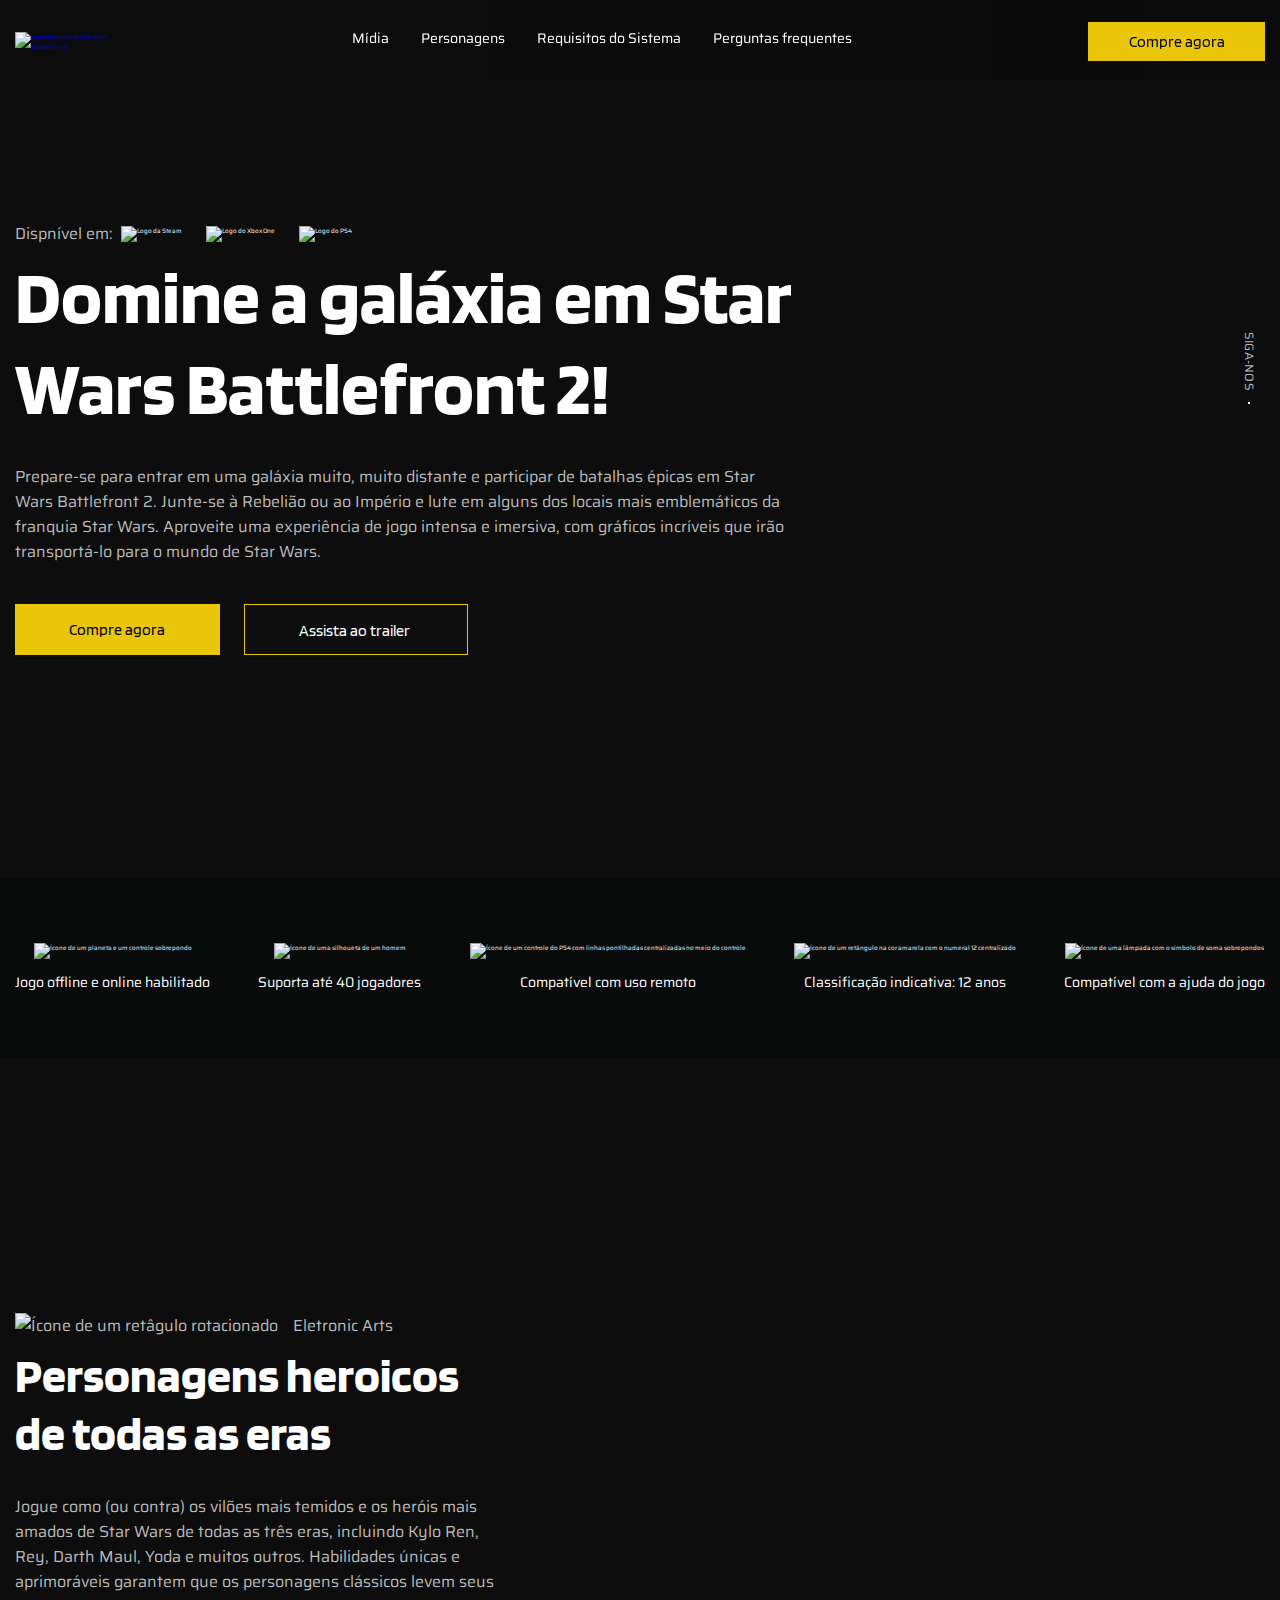
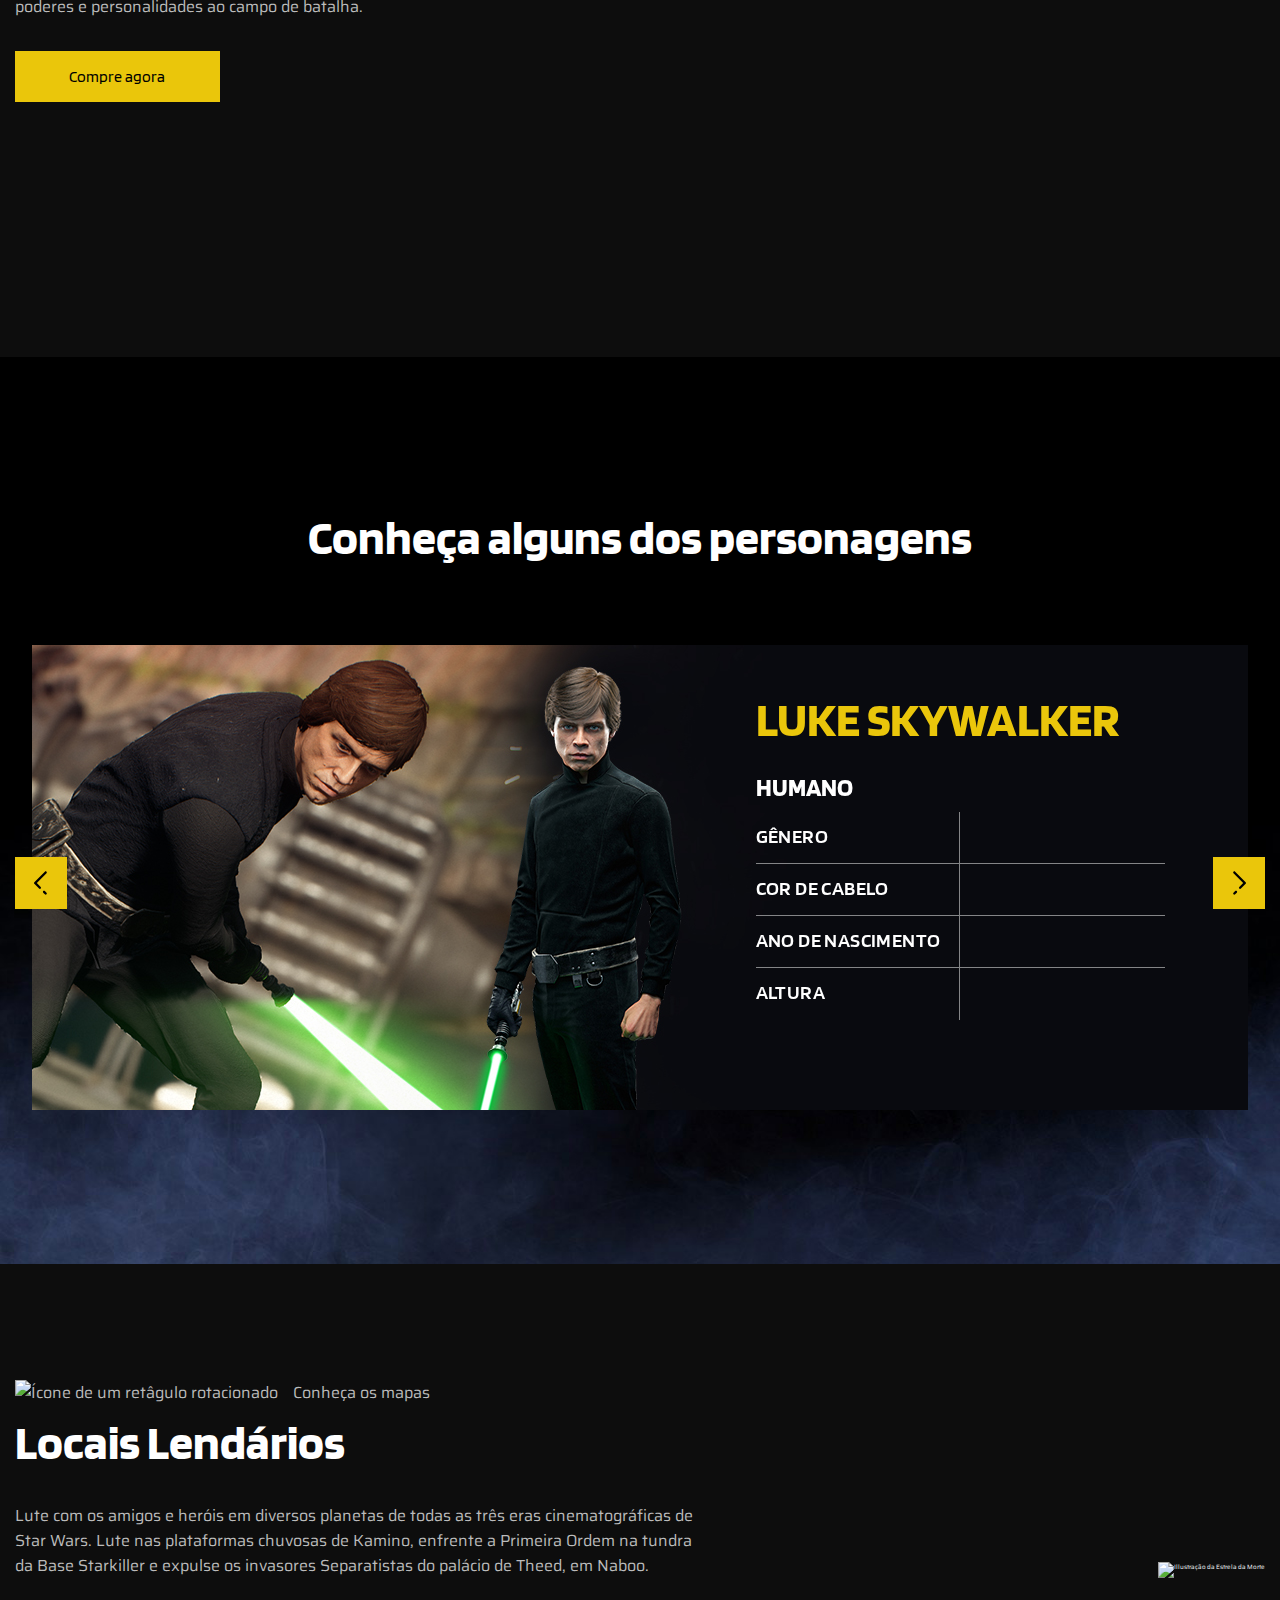
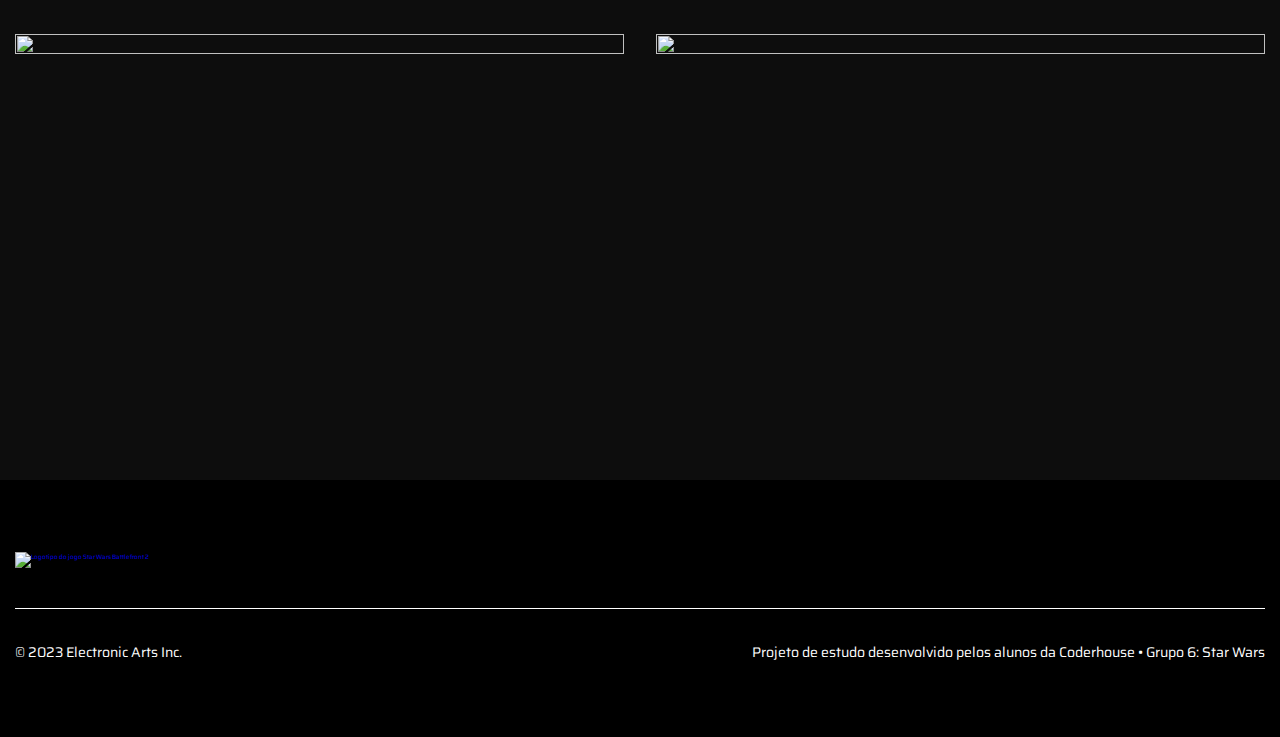
==== commit 2a5396e4: "Merge branch 'main' of https://github.com/luuizz/projeto-starwars" ====
--- a/index.html
+++ b/index.html
@@ -538,9 +538,13 @@
         </div>
     </footer>
     <div class="noise"></div>
+
+    <!-- Scripts -->
     <script src="https://cdn.jsdelivr.net/npm/swiper@8/swiper-bundle.min.js"></script>
     <script src="https://kit.fontawesome.com/e8cb557728.js" crossorigin="anonymous"></script>
-    <script src="./main.js"></script>
+    <script src="./js/scripts/main.js"></script>
+    <script src="./js/scripts/api.js"></script>
+    <script src="./js/libs/swiper.js"></script>
 </body>
 
 </html>--- a/css/style.css
+++ b/css/style.css
@@ -0,0 +1,7 @@
+@import './global.css';
+@import './index.css';
+@import './faq.css';
+@import './midia.css';
+@import './personagens.css';
+@import './plataformas.css';
+@import './requisitos-sistema.css';--- a/css/style.css
+++ b/css/style.css
@@ -0,0 +1,7 @@
+@import './global.css';
+@import './index.css';
+@import './faq.css';
+@import './midia.css';
+@import './personagens.css';
+@import './plataformas.css';
+@import './requisitos-sistema.css';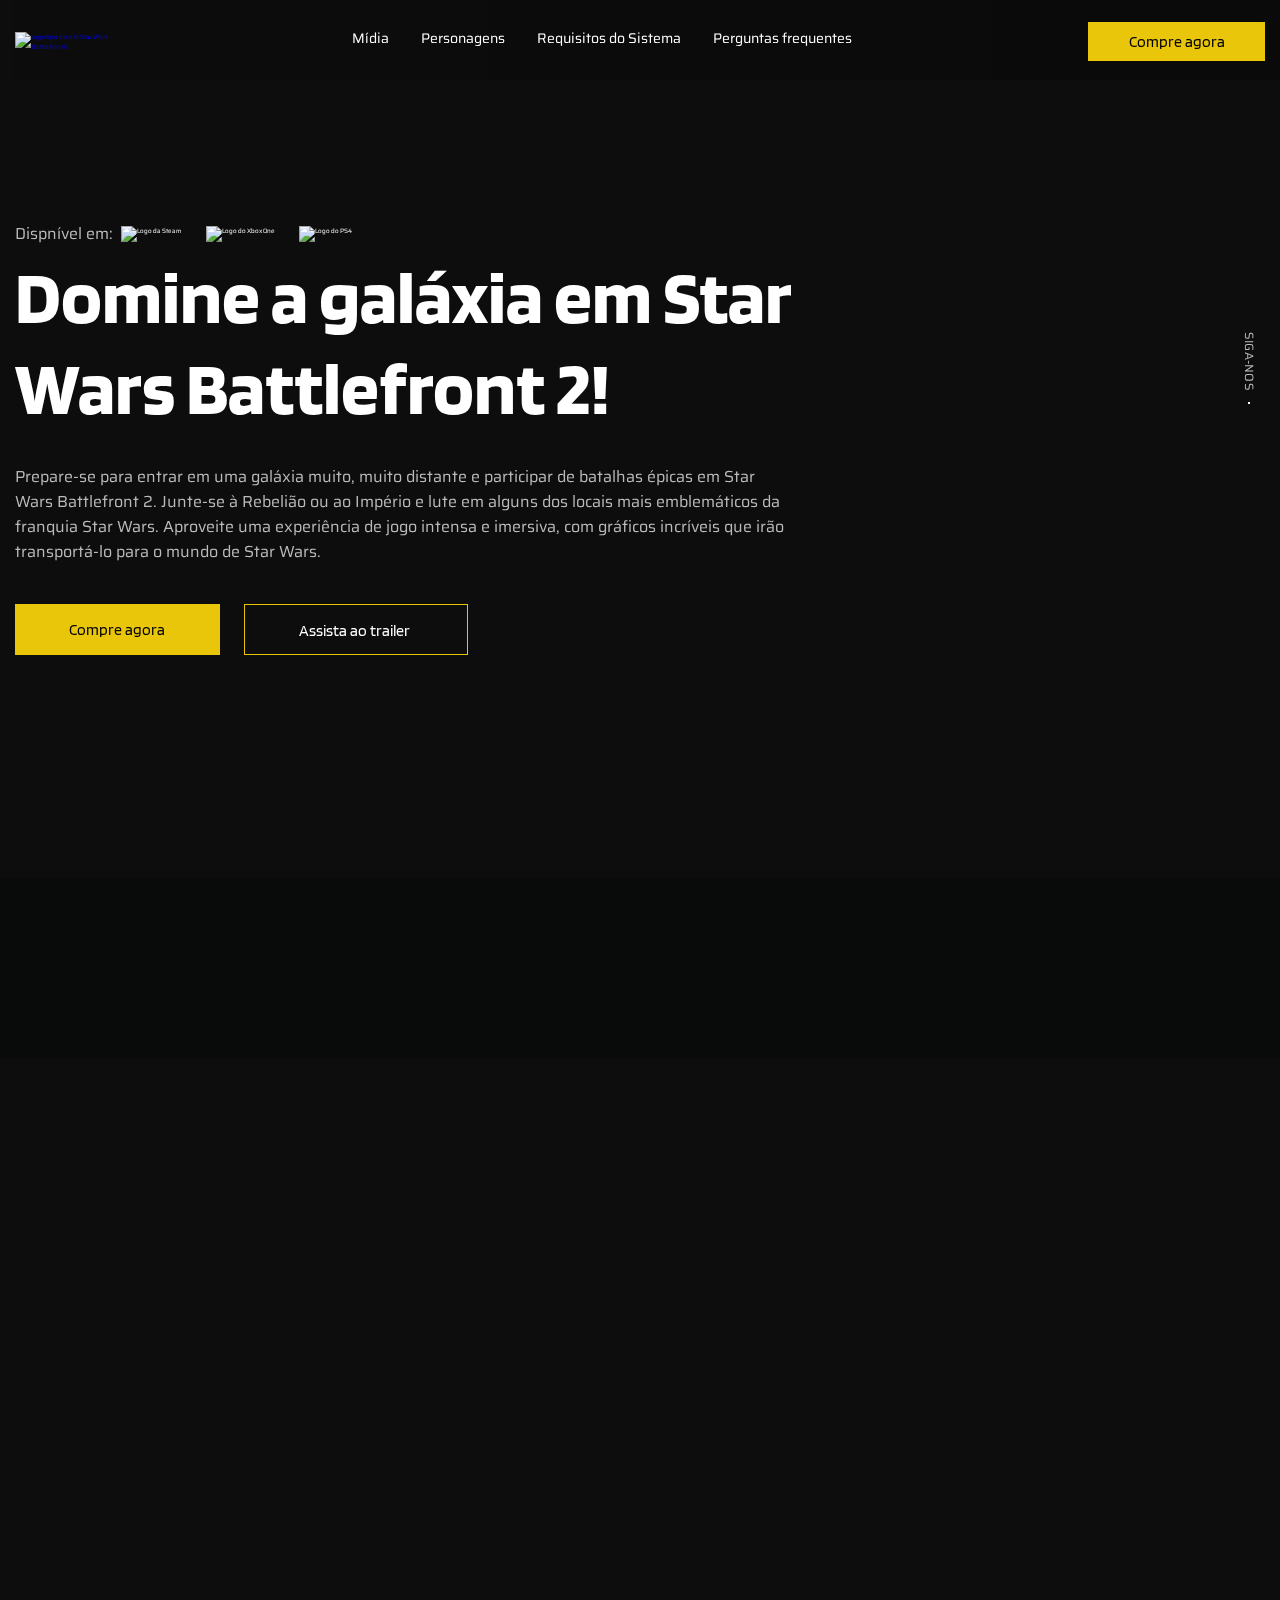
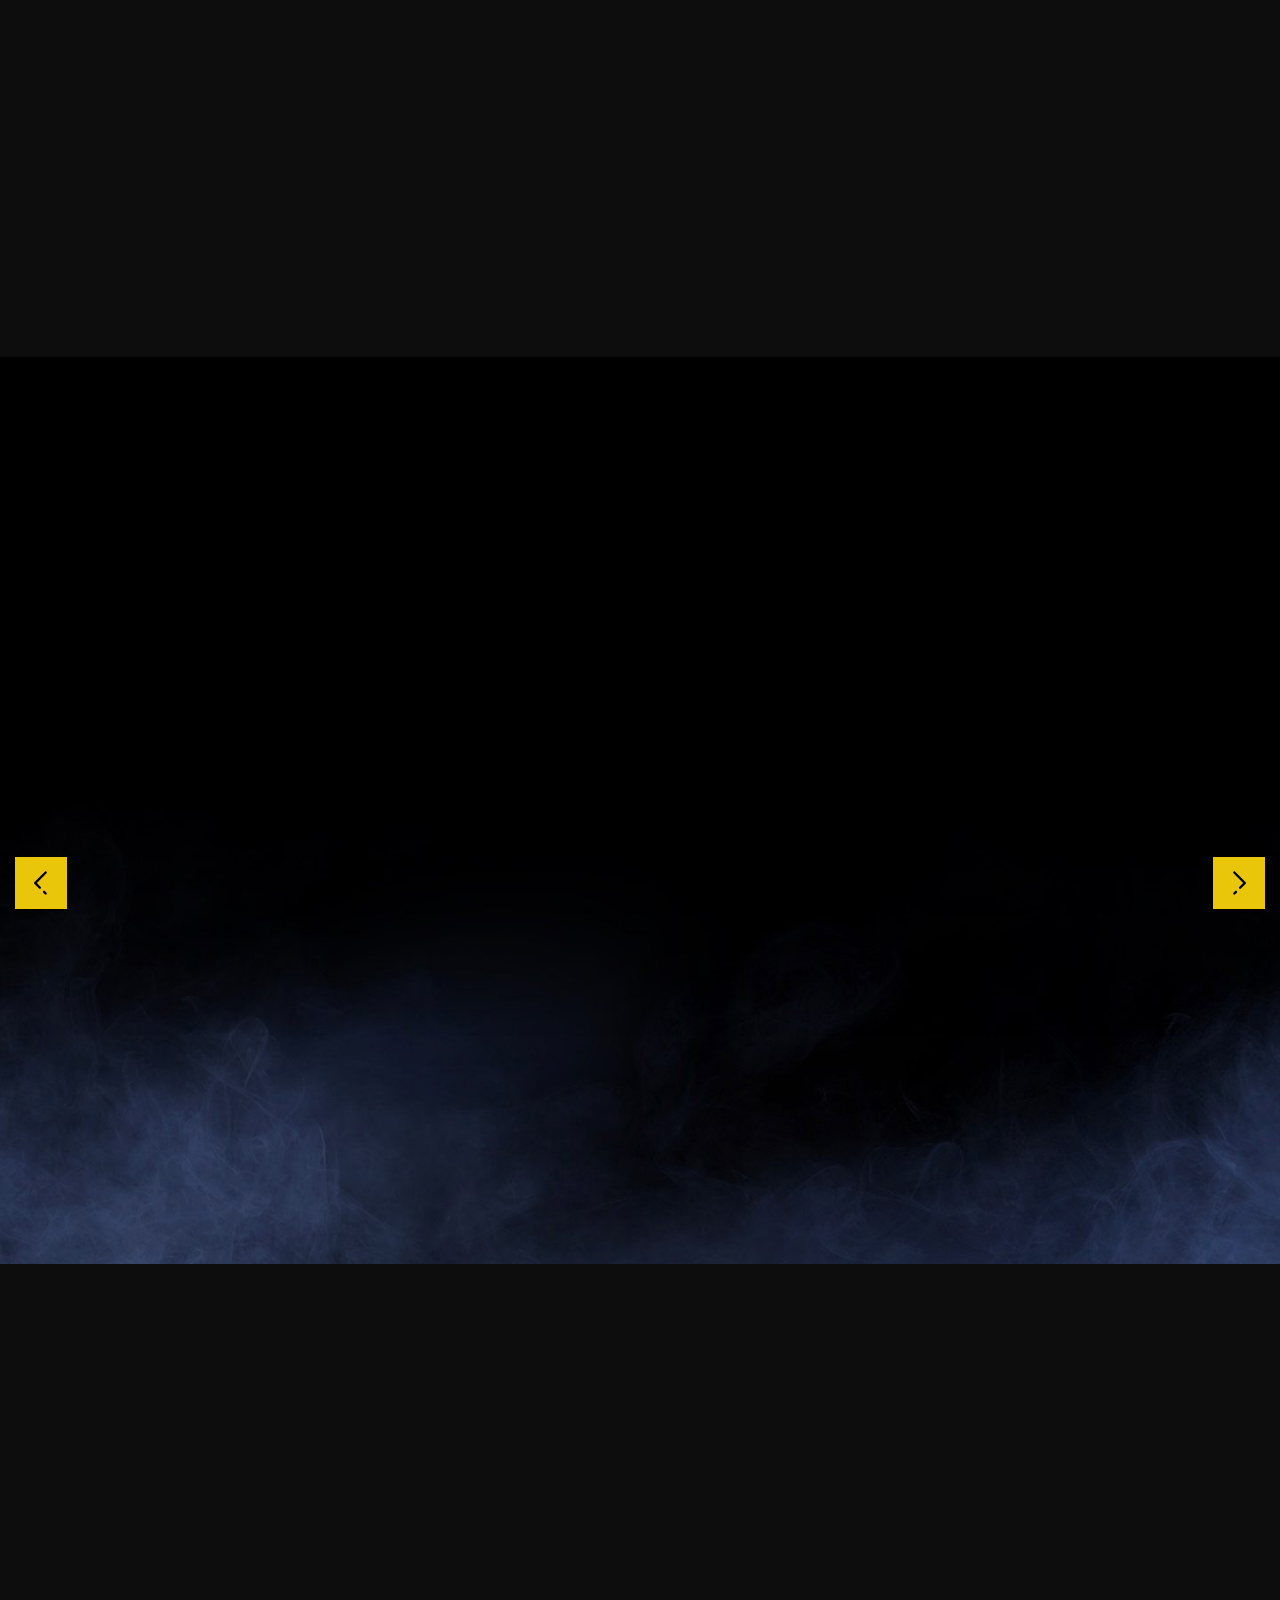
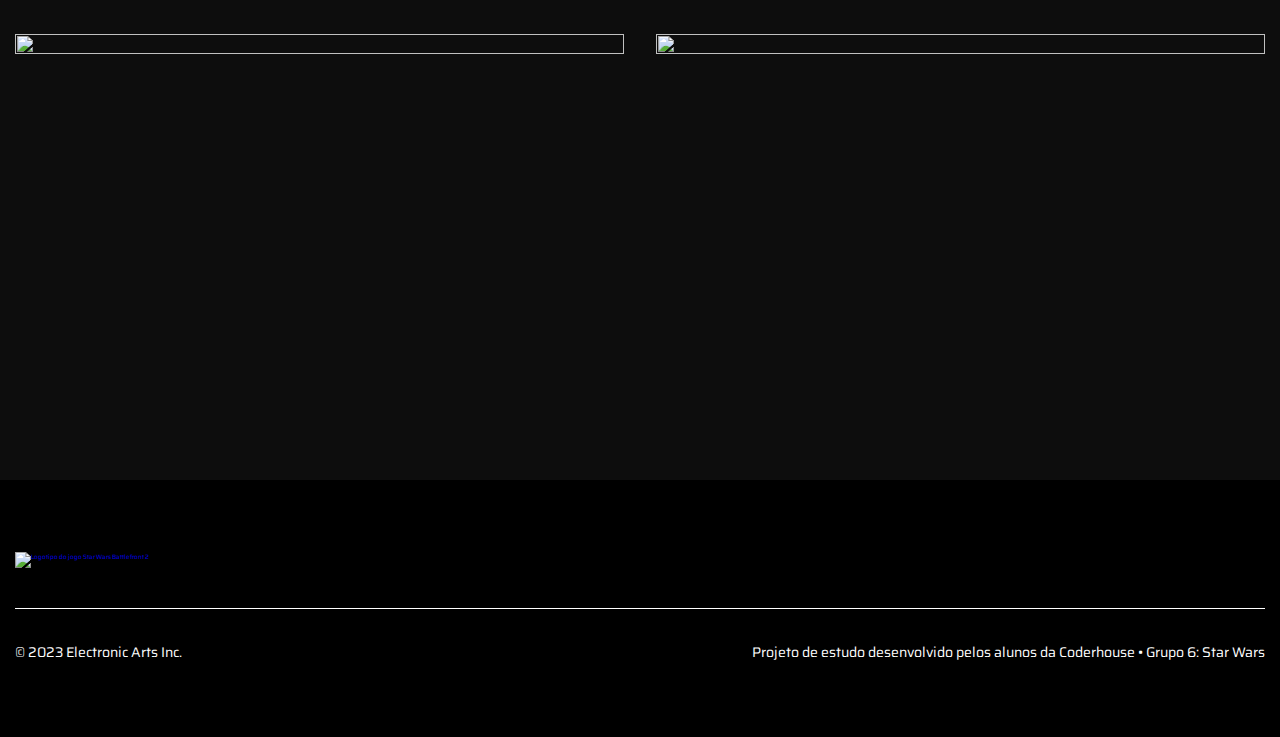
==== commit 0365e5b2: "Ajustes finais de design em todas as páginas" ====
--- a/index.html
+++ b/index.html
@@ -16,6 +16,7 @@
     <link rel="stylesheet" href="https://cdn.jsdelivr.net/npm/swiper@8/swiper-bundle.min.css" />
     <link rel="preload" href="./css/style.css" as="style">
     <link rel="stylesheet" href="./css/style.css">
+    <link href="https://unpkg.com/aos@2.3.1/dist/aos.css" rel="stylesheet">
     <base href="./index.html">
     <title>Star Wars Battlefront 2 | Projeto final</title>
 </head>
@@ -55,31 +56,31 @@
             <div class="container">
                 <div class="conteudo">
                     <div class="left">
-                        <div class="plataformas">
+                        <div class="plataformas" data-aos="fade-right" data-aos-duration="500">
                             <p>Dispnível em:</p>
                             <img src="./assets/logo steam.svg" alt="Logo da Steam">
                             <img src="./assets/logo xbox one.svg" alt="Logo do Xbox One">
                             <img src="./assets/logo ps4.svg" alt="Logo do PS4">
                         </div>
                         <div class="conteudoHero">
-                            <h1>Domine a galáxia em Star Wars Battlefront 2!</h1>
-                            <p>Prepare-se para entrar em uma galáxia muito, muito distante e participar de batalhas
+                            <h1 data-aos="fade-right" data-aos-duration="1000">Domine a galáxia em Star Wars Battlefront 2!</h1>
+                            <p data-aos="fade-right" data-aos-duration="1500">Prepare-se para entrar em uma galáxia muito, muito distante e participar de batalhas
                                 épicas em Star Wars Battlefront 2. Junte-se à Rebelião ou ao Império e lute em alguns
                                 dos locais mais emblemáticos da franquia Star Wars. Aproveite uma experiência de jogo
                                 intensa e imersiva, com gráficos incríveis que irão transportá-lo para o mundo de Star
                                 Wars.</p>
                         </div>
                         <div class="cta-links">
-                            <a href="./plataformas.html">
+                            <a href="./plataformas.html" data-aos="flip-left">
                                 <div class="btn-primary">Compre agora</div>
                             </a>
-                            <a href="./midia.html">
+                            <a href="./midia.html" data-aos="flip-left">
                                 <div class="btn-secondary">Assista ao trailer</div>
                             </a>
                         </div>
                     </div>
                     <div class="right">
-                        <div class="social-hero">
+                        <div class="social-hero" data-aos="zoom-in">
                             <p>Siga-nos</p>
                             <hr>
                             <ul class="socials">
@@ -116,21 +117,21 @@
         <section class="s-info-geral">
             <div class="container">
                 <ul class="infos-game">
-                    <li>
+                    <li data-aos="fade-up" data-aos-duration="700">
                         <img src="./assets/icon-on-off.png" alt="Ícone de um planeta e um controle sobrepondo">
                         <span>
                             Jogo offline e online habilitado
                         </span>
                     </li>
 
-                    <li>
+                    <li data-aos="fade-up" data-aos-duration="1300">
                         <img src="./assets/icon-support-players.png" alt="Ícone de uma silhoueta de um homem">
                         <span>
                             Suporta até 40 jogadores
                         </span>
                     </li>
 
-                    <li>
+                    <li data-aos="fade-up" data-aos-duration="1800">
                         <img src="./assets/icon-remote-use.png"
                             alt="Ícone de um controle do PS4 com linhas pontilhadas centralizadas no meio do controle">
                         <span>
@@ -138,7 +139,7 @@
                         </span>
                     </li>
 
-                    <li>
+                    <li data-aos="fade-up" data-aos-duration="2200">
                         <img src="./assets/icon-faixa-12anos.png"
                             alt="Ícone de um retângulo na cor amarela com o numeral 12 centralizado">
                         <span>
@@ -146,7 +147,7 @@
                         </span>
                     </li>
 
-                    <li>
+                    <li data-aos="fade-up" data-aos-duration="3000">
                         <img src="./assets/icon-assistent-gameplay.png"
                             alt="Ícone de uma lâmpada com o símbolo de soma sobrepondos">
                         <span>
@@ -160,18 +161,18 @@
         <section class="s-personagens">
             <div class="container">
                 <div class="left">
-                    <h6 class="subtitle">
+                    <h6 class="subtitle" data-aos="fade-right">
                         <img src="./assets/bullet.svg" alt="Ícone de um retâgulo rotacionado">
                         <span>Eletronic Arts</span>
                     </h6>
-                    <h2>
+                    <h2 data-aos="fade-right">
                         Personagens heroicos de todas as eras
                     </h2>
-                    <p>Jogue como (ou contra) os vilões mais temidos e os heróis mais amados de Star Wars de todas as
+                    <p data-aos="fade-right">Jogue como (ou contra) os vilões mais temidos e os heróis mais amados de Star Wars de todas as
                         três eras, incluindo Kylo Ren, Rey, Darth Maul, Yoda e muitos outros. Habilidades únicas e
                         aprimoráveis garantem que os personagens clássicos levem seus poderes e personalidades ao campo
                         de batalha.</p>
-                    <a href="./personagens.html">
+                    <a href="./personagens.html" data-aos="fade-right">
                         <div class="btn-primary">Compre agora</div>
                     </a>
                 </div>
@@ -182,12 +183,13 @@
             <div class="container">
                 <div class="conteudo">
                     <div class="left">
-                        <h2>Conheça alguns dos personagens</h2>
+                        <h2 data-aos="fade-up">Conheça alguns dos personagens</h2>
                     </div>
                 </div>
 
                 <div class="personagens-banners">
-                    <div class="swiper mySwiper5" data-swiper-space-between="0">
+                    <div class="swiper mySwiper5" data-swiper-space-between="0" data-aos="fade-up"
+                    data-aos-anchor-placement="top-bottom" data-aos-once="true">
                         <div class="swiper-wrapper">
                             <div class="swiper-slide" id="slide-luke">
                                 <div class="character-img">
@@ -409,16 +411,16 @@
             <div class="container">
                 <div class="description">
                     <div class="left">
-                        <h6 class="subtitle">
+                        <h6 class="subtitle" data-aos="fade-right">
                             <img src="./assets/bullet.svg" alt="Ícone de um retâgulo rotacionado">
                             <span>Conheça os mapas</span>
                         </h6>
-                        <h2>Locais Lendários</h2>
-                        <p>Lute com os amigos e heróis em diversos planetas de todas as três eras cinematográficas de
+                        <h2 data-aos="fade-right">Locais Lendários</h2>
+                        <p data-aos="fade-right">Lute com os amigos e heróis em diversos planetas de todas as três eras cinematográficas de
                             Star Wars. Lute nas plataformas chuvosas de Kamino, enfrente a Primeira Ordem na tundra da
                             Base Starkiller e expulse os invasores Separatistas do palácio de Theed, em Naboo.</p>
                     </div>
-                    <div class="right">
+                    <div class="right" data-aos="fade-left">
                         <img src="./assets/illustra.svg" alt="Illustração da Estrela da Morte">
                     </div>
                 </div>
@@ -540,6 +542,7 @@
     <div class="noise"></div>
 
     <!-- Scripts -->
+    <script src="https://unpkg.com/aos@2.3.1/dist/aos.js"></script>
     <script src="https://cdn.jsdelivr.net/npm/swiper@8/swiper-bundle.min.js"></script>
     <script src="https://kit.fontawesome.com/e8cb557728.js" crossorigin="anonymous"></script>
     <script src="./js/scripts/main.js"></script>
